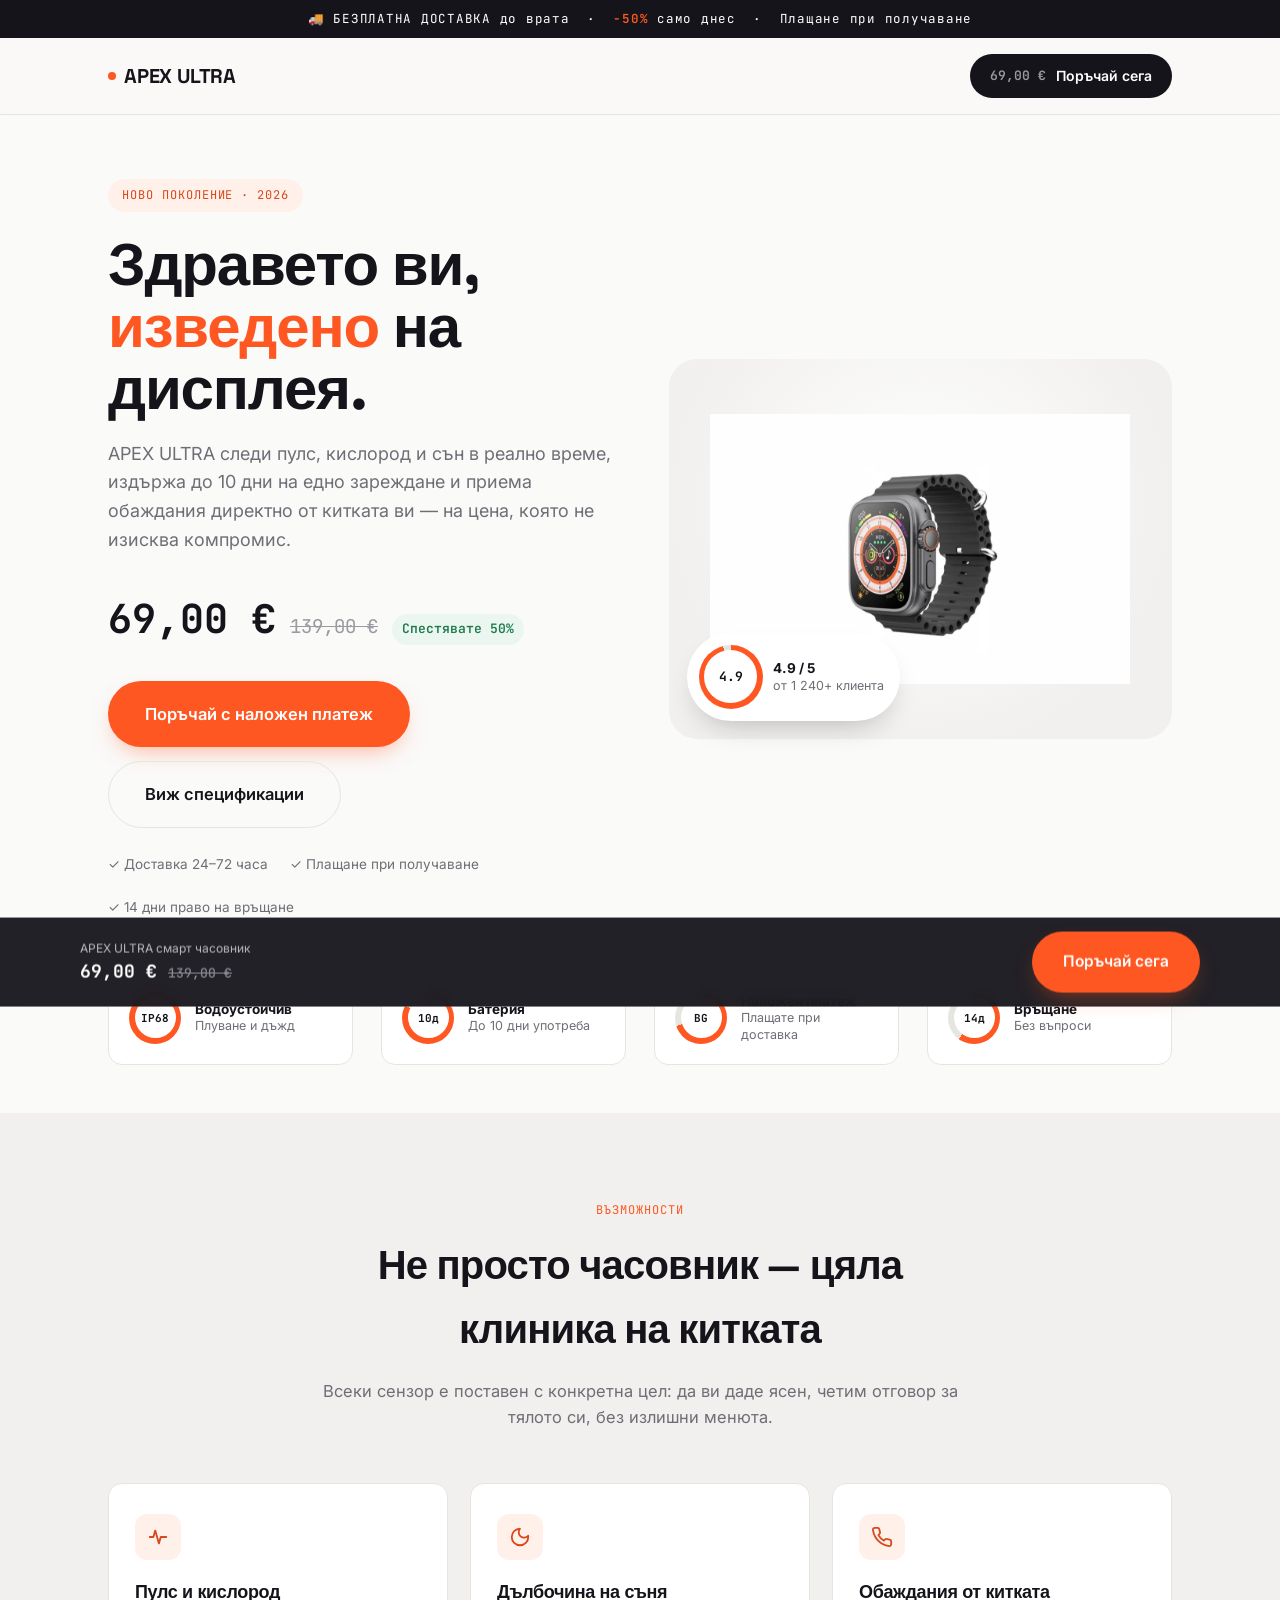
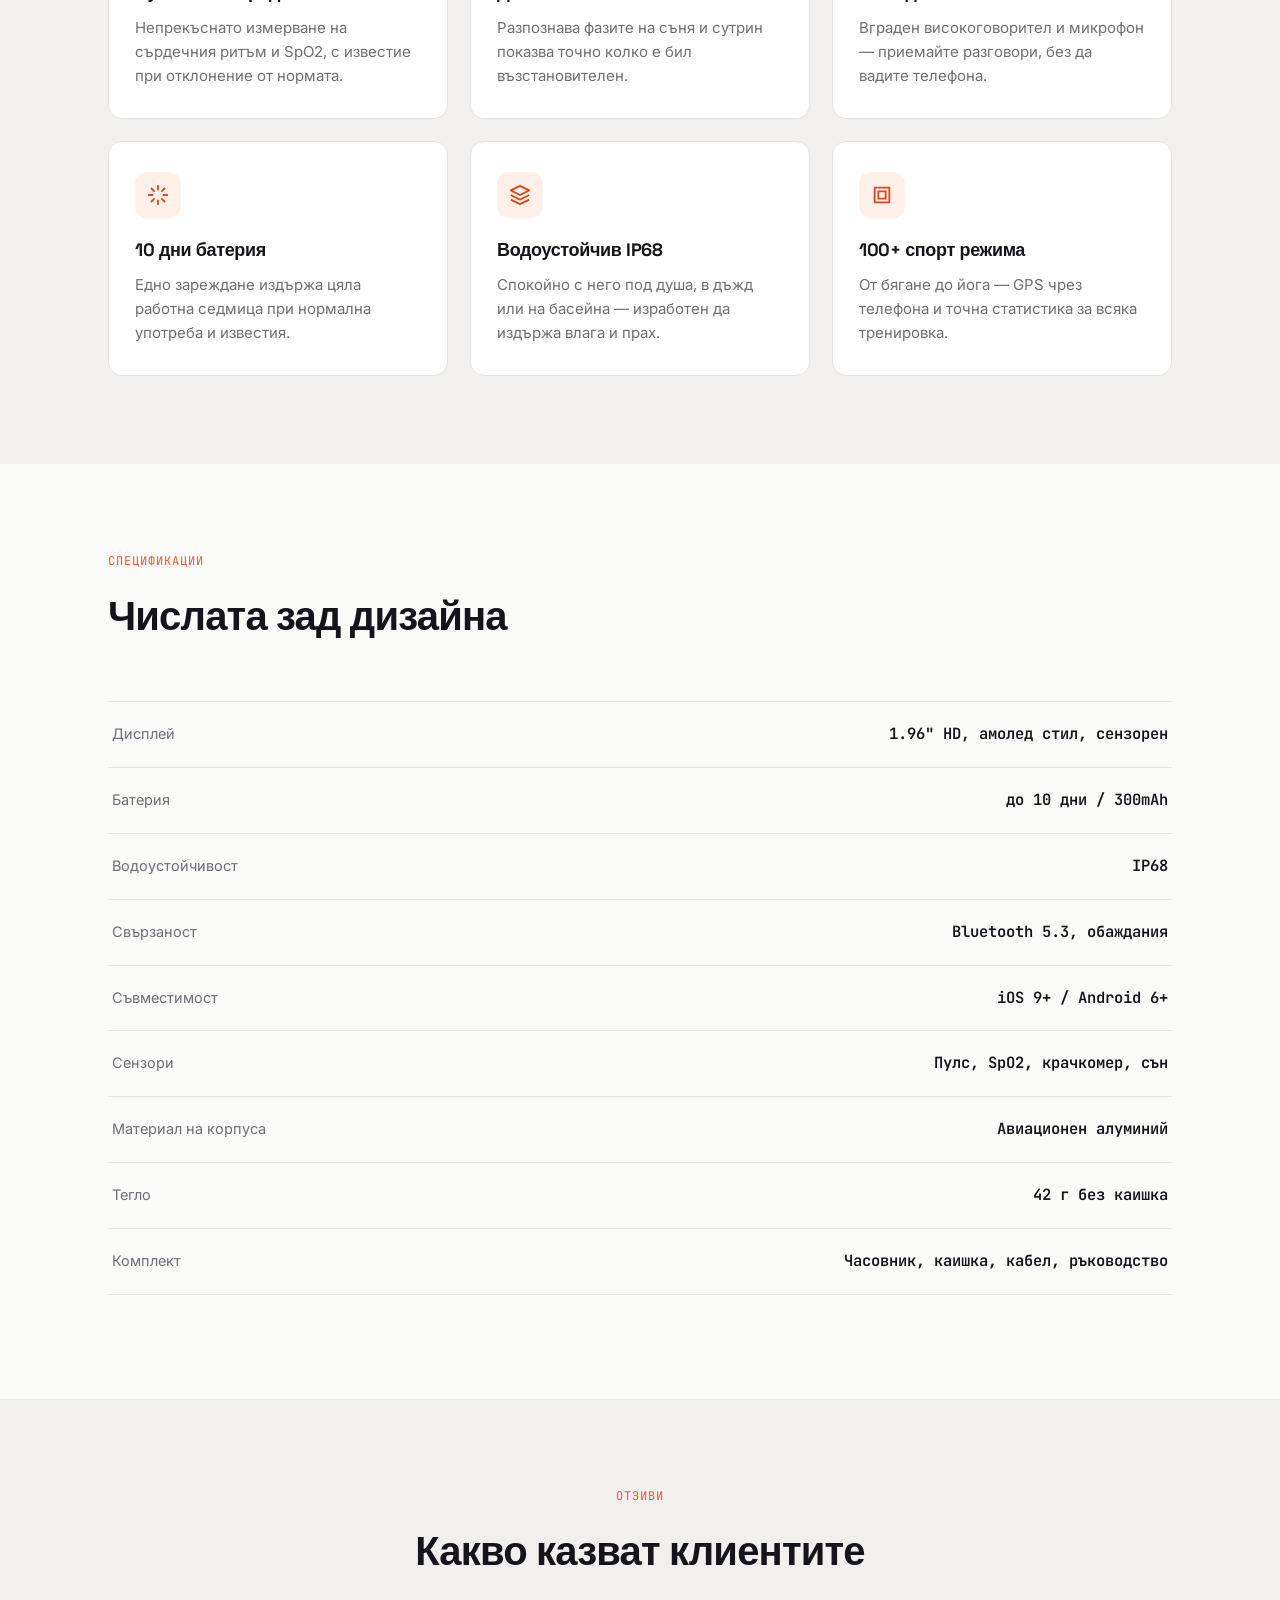
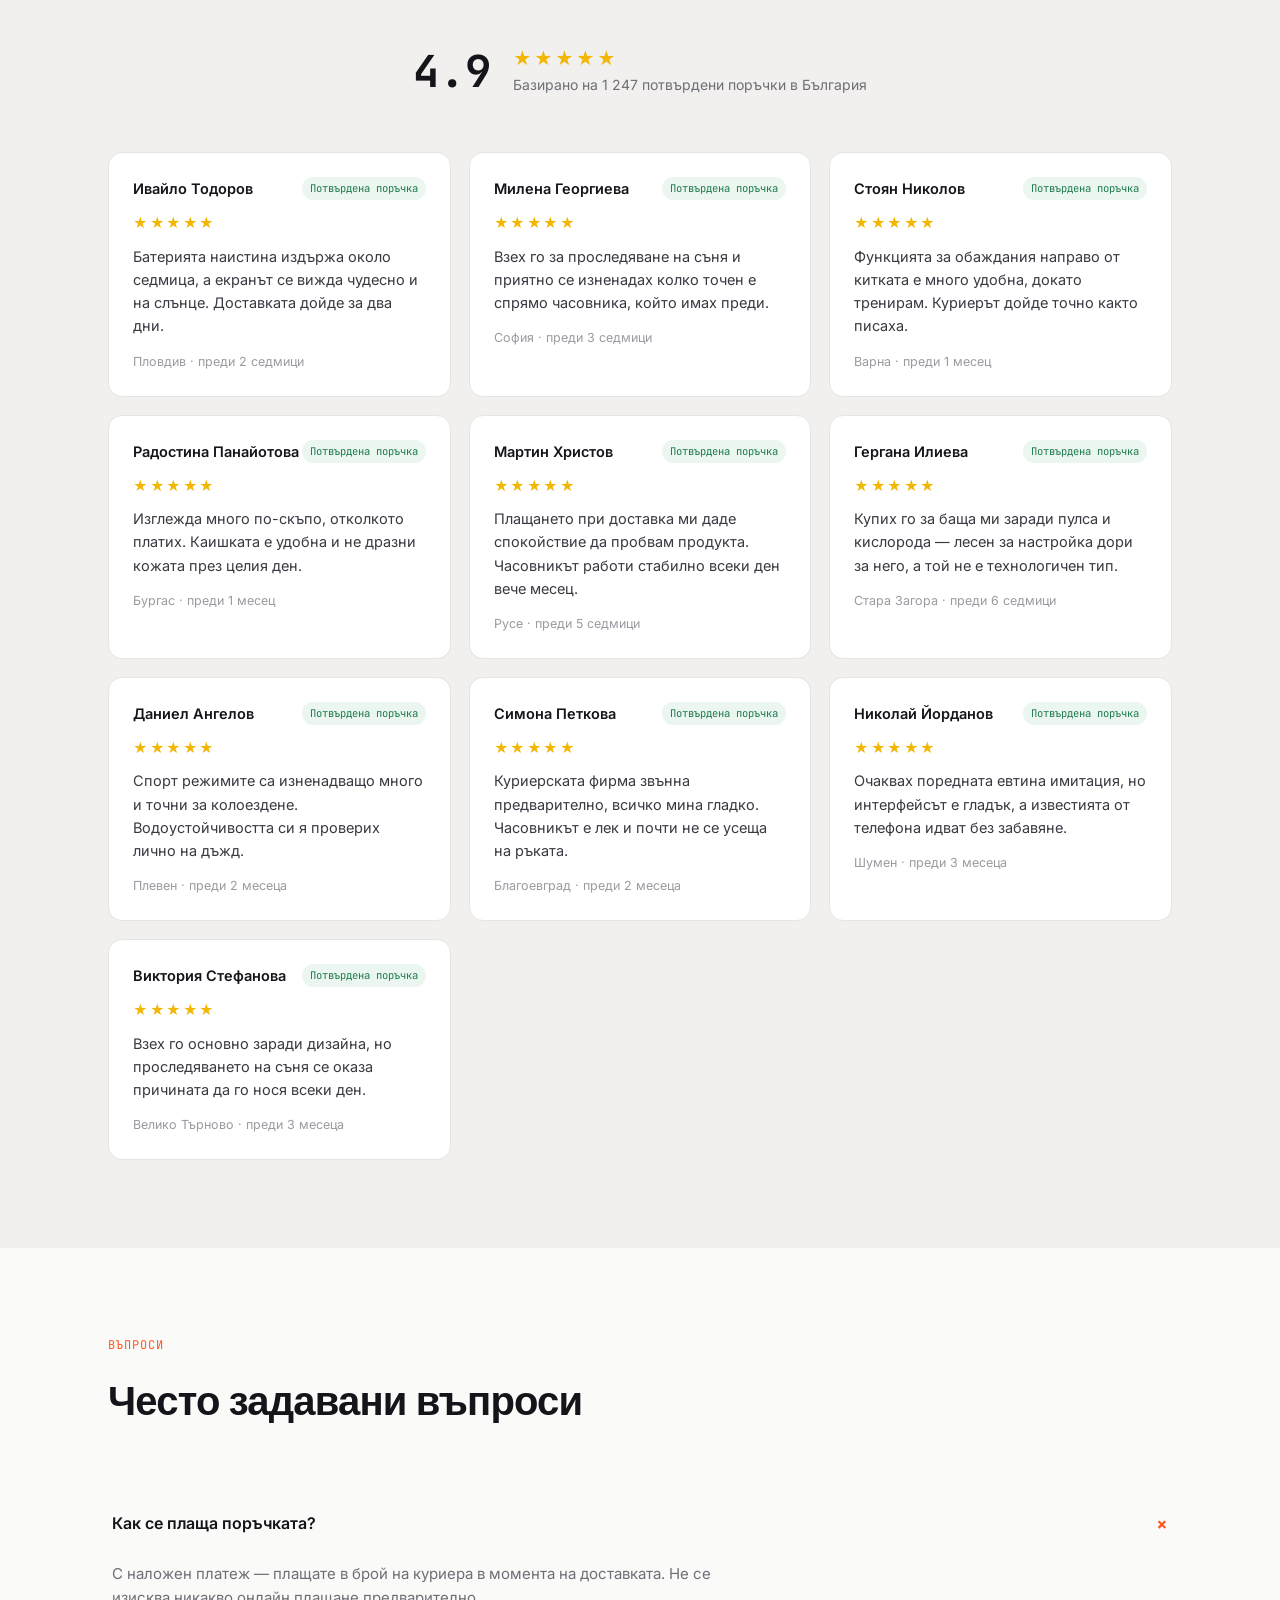
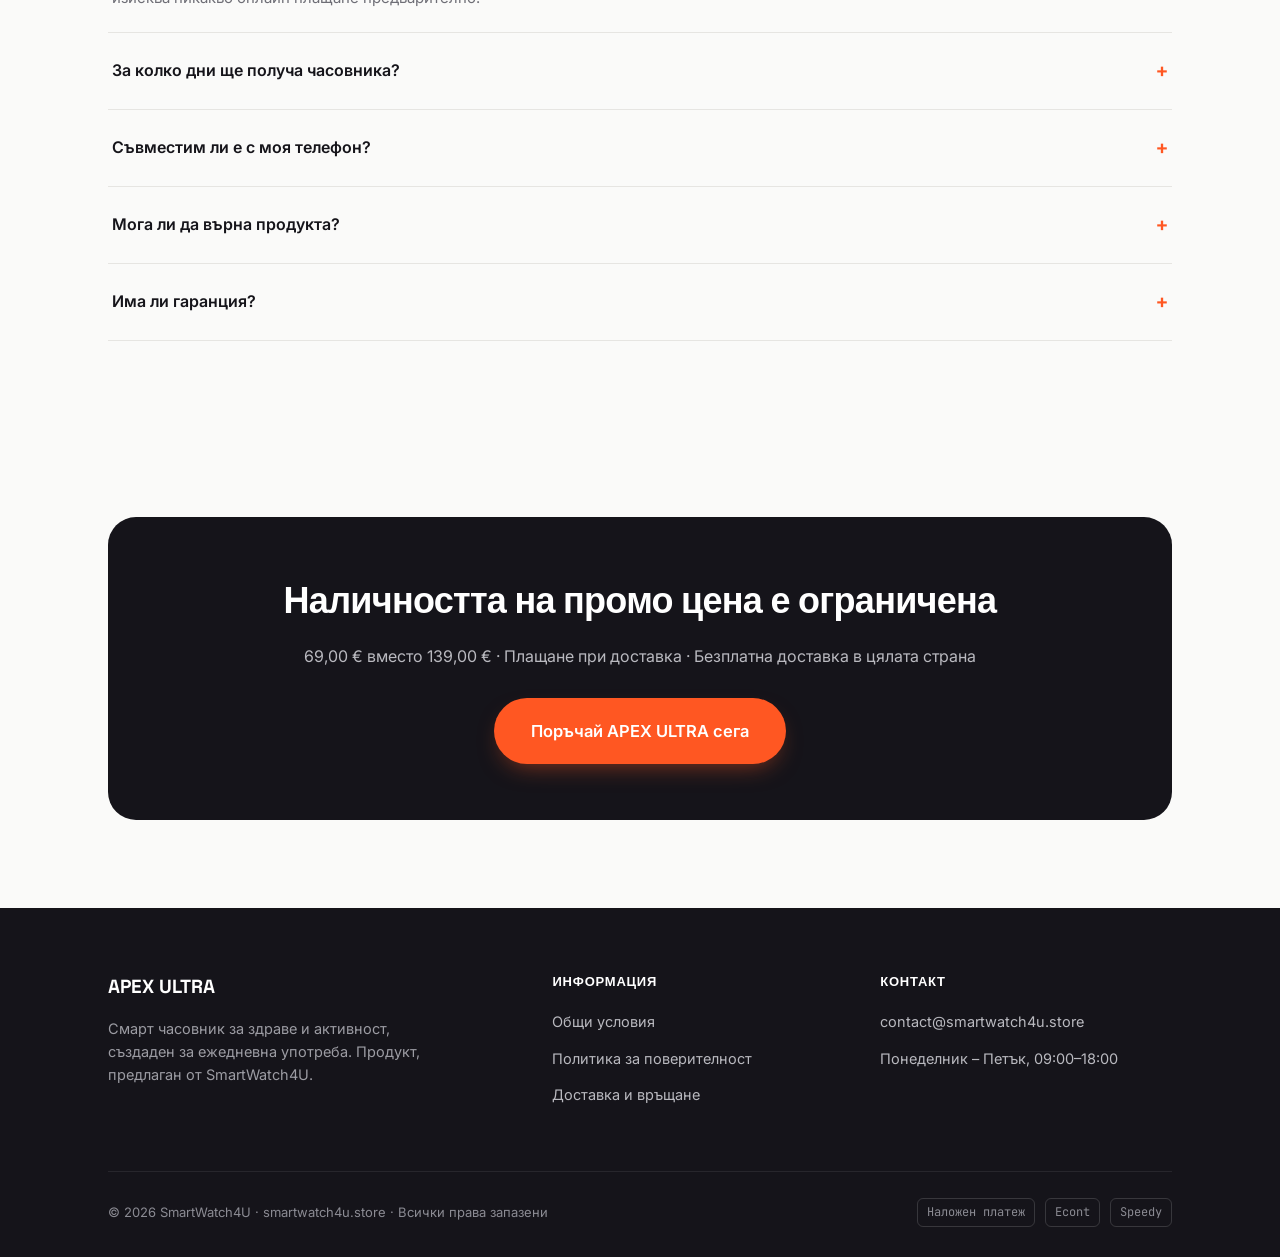
==== index.html @ 5be72acf "Add files via upload" ====
<!doctype html>
<html lang="bg">
<head>
<meta charset="UTF-8">
<meta name="viewport" content="width=device-width, initial-scale=1.0">
<title>APEX ULTRA — Смарт часовник нова генерация | 69 €</title>
<meta name="description" content="APEX ULTRA — водоустойчив смарт часовник с проследяване на здравето, до 10 дни батерия и обаждания директно от китката. Поръчка с наложен платеж в България.">
<link rel="preconnect" href="https://fonts.googleapis.com">
<link href="https://fonts.googleapis.com/css2?family=Space+Grotesk:wght@500;700&family=Inter:wght@400;500;600;700&family=JetBrains+Mono:wght@500;700&display=swap" rel="stylesheet">
<link rel="stylesheet" href="assets/style.css">
</head>
<body>

<div class="announce">🚚 БЕЗПЛАТНА ДОСТАВКА до врата &nbsp;·&nbsp; <b>-50%</b> само днес &nbsp;·&nbsp; Плащане при получаване</div>

<header class="site-header">
  <div class="wrap">
    <a href="index.html" class="logo"><span class="dot"></span>APEX ULTRA</a>
    <a href="order.html" class="header-cta">
      <span class="header-price">69,00 €</span>
      Поръчай сега
    </a>
  </div>
</header>

<main>
  <!-- HERO -->
  <section class="hero">
    <div class="wrap">
      <div class="hero-copy">
        <span class="eyebrow">Ново поколение · 2026</span>
        <h1>Здравето ви,<br><em>изведено</em> на дисплея.</h1>
        <p class="hero-sub">APEX ULTRA следи пулс, кислород и сън в реално време, издържа до 10 дни на едно зареждане и приема обаждания директно от китката ви — на цена, която не изисква компромис.</p>

        <div class="hero-price-row">
          <span class="price-now">69,00 €</span>
          <span class="price-was">139,00 €</span>
          <span class="price-save">Спестявате 50%</span>
        </div>

        <div class="hero-actions">
          <a href="order.html" class="btn btn-primary btn-lg">Поръчай с наложен платеж</a>
          <a href="#specs" class="btn btn-ghost btn-lg">Виж спецификации</a>
        </div>

        <div class="hero-meta">
          <span>✓ Доставка 24–72 часа</span>
          <span>✓ Плащане при получаване</span>
          <span>✓ 14 дни право на връщане</span>
        </div>
      </div>

      <div class="hero-visual">
        <img src="assets/product-hero.png" alt="APEX ULTRA смарт часовник — черен корпус, оранжев обков">
        <div class="hero-ring-badge">
          <div class="ring-stat" style="--pct:96;"><span class="ring-inner">4.9</span></div>
          <div class="ring-label"><b>4.9 / 5</b>от 1 240+ клиента</div>
        </div>
      </div>
    </div>
  </section>

  <!-- TRUST STRIP -->
  <section class="section" style="padding-top:12px;padding-bottom:48px;">
    <div class="wrap">
      <div class="trust-strip">
        <div class="trust-item">
          <div class="ring-stat" style="--pct:100;--ring-size:52px;"><span class="ring-inner" style="font-size:11px;">IP68</span></div>
          <div class="ring-label"><b>Водоустойчив</b>Плуване и дъжд</div>
        </div>
        <div class="trust-item">
          <div class="ring-stat" style="--pct:83;--ring-size:52px;"><span class="ring-inner" style="font-size:11px;">10д</span></div>
          <div class="ring-label"><b>Батерия</b>До 10 дни употреба</div>
        </div>
        <div class="trust-item">
          <div class="ring-stat" style="--pct:70;--ring-size:52px;"><span class="ring-inner" style="font-size:11px;">BG</span></div>
          <div class="ring-label"><b>Наложен платеж</b>Плащате при доставка</div>
        </div>
        <div class="trust-item">
          <div class="ring-stat" style="--pct:60;--ring-size:52px;"><span class="ring-inner" style="font-size:11px;">14д</span></div>
          <div class="ring-label"><b>Връщане</b>Без въпроси</div>
        </div>
      </div>
    </div>
  </section>

  <!-- FEATURES -->
  <section class="section section-alt" id="features">
    <div class="wrap">
      <div class="section-head">
        <span class="section-kicker">Възможности</span>
        <h2 class="section-title">Не просто часовник — цяла клиника на китката</h2>
        <p class="section-desc">Всеки сензор е поставен с конкретна цел: да ви даде ясен, четим отговор за тялото си, без излишни менюта.</p>
      </div>

      <div class="feature-grid">
        <div class="feature-card">
          <div class="feature-icon">
            <svg width="22" height="22" viewBox="0 0 24 24" fill="none"><path d="M3 12h4l2-7 4 14 2-7h6" stroke="currentColor" stroke-width="2" stroke-linecap="round" stroke-linejoin="round"/></svg>
          </div>
          <h3>Пулс и кислород</h3>
          <p>Непрекъснато измерване на сърдечния ритъм и SpO2, с известие при отклонение от нормата.</p>
        </div>
        <div class="feature-card">
          <div class="feature-icon">
            <svg width="22" height="22" viewBox="0 0 24 24" fill="none"><path d="M12 3a9 9 0 1 0 9 9c0-.46-.04-.92-.1-1.36A5.5 5.5 0 0 1 12 3Z" stroke="currentColor" stroke-width="2" stroke-linejoin="round"/></svg>
          </div>
          <h3>Дълбочина на съня</h3>
          <p>Разпознава фазите на съня и сутрин показва точно колко е бил възстановителен.</p>
        </div>
        <div class="feature-card">
          <div class="feature-icon">
            <svg width="22" height="22" viewBox="0 0 24 24" fill="none"><path d="M22 16.92v3a2 2 0 0 1-2.18 2 19.79 19.79 0 0 1-8.63-3.07 19.5 19.5 0 0 1-6-6 19.79 19.79 0 0 1-3.07-8.67A2 2 0 0 1 4.11 2h3a2 2 0 0 1 2 1.72c.13.95.36 1.87.7 2.75a2 2 0 0 1-.45 2.11L8.09 9.91a16 16 0 0 0 6 6l1.33-1.27a2 2 0 0 1 2.11-.45c.88.34 1.8.57 2.75.7A2 2 0 0 1 22 16.92Z" stroke="currentColor" stroke-width="2" stroke-linejoin="round"/></svg>
          </div>
          <h3>Обаждания от китката</h3>
          <p>Вграден високоговорител и микрофон — приемайте разговори, без да вадите телефона.</p>
        </div>
        <div class="feature-card">
          <div class="feature-icon">
            <svg width="22" height="22" viewBox="0 0 24 24" fill="none"><path d="M12 2v4M12 18v4M4.9 4.9l2.8 2.8M16.3 16.3l2.8 2.8M2 12h4M18 12h4M4.9 19.1l2.8-2.8M16.3 7.7l2.8-2.8" stroke="currentColor" stroke-width="2" stroke-linecap="round"/></svg>
          </div>
          <h3>10 дни батерия</h3>
          <p>Едно зареждане издържа цяла работна седмица при нормална употреба и известия.</p>
        </div>
        <div class="feature-card">
          <div class="feature-icon">
            <svg width="22" height="22" viewBox="0 0 24 24" fill="none"><path d="M12 2 2 7l10 5 10-5-10-5ZM2 17l10 5 10-5M2 12l10 5 10-5" stroke="currentColor" stroke-width="2" stroke-linejoin="round"/></svg>
          </div>
          <h3>Водоустойчив IP68</h3>
          <p>Спокойно с него под душа, в дъжд или на басейна — изработен да издържа влага и прах.</p>
        </div>
        <div class="feature-card">
          <div class="feature-icon">
            <svg width="22" height="22" viewBox="0 0 24 24" fill="none"><path d="M4 4h16v16H4V4Zm4 4h8v8H8V8Z" stroke="currentColor" stroke-width="2" stroke-linejoin="round"/></svg>
          </div>
          <h3>100+ спорт режима</h3>
          <p>От бягане до йога — GPS чрез телефона и точна статистика за всяка тренировка.</p>
        </div>
      </div>
    </div>
  </section>

  <!-- SPECS -->
  <section class="section" id="specs">
    <div class="wrap">
      <div class="section-head left" style="max-width:100%;">
        <span class="section-kicker">Спецификации</span>
        <h2 class="section-title">Числата зад дизайна</h2>
      </div>

      <dl class="specs-wrap">
        <div class="spec-row"><dt>Дисплей</dt><dd>1.96" HD, амолед стил, сензорен</dd></div>
        <div class="spec-row"><dt>Батерия</dt><dd>до 10 дни / 300mAh</dd></div>
        <div class="spec-row"><dt>Водоустойчивост</dt><dd>IP68</dd></div>
        <div class="spec-row"><dt>Свързаност</dt><dd>Bluetooth 5.3, обаждания</dd></div>
        <div class="spec-row"><dt>Съвместимост</dt><dd>iOS 9+ / Android 6+</dd></div>
        <div class="spec-row"><dt>Сензори</dt><dd>Пулс, SpO2, крачкомер, сън</dd></div>
        <div class="spec-row"><dt>Материал на корпуса</dt><dd>Авиационен алуминий</dd></div>
        <div class="spec-row"><dt>Тегло</dt><dd>42 г без каишка</dd></div>
        <div class="spec-row"><dt>Комплект</dt><dd>Часовник, каишка, кабел, ръководство</dd></div>
      </dl>
    </div>
  </section>

  <!-- REVIEWS -->
  <section class="section section-alt" id="reviews">
    <div class="wrap">
      <div class="section-head">
        <span class="section-kicker">Отзиви</span>
        <h2 class="section-title">Какво казват клиентите</h2>
      </div>

      <div class="reviews-summary">
        <div class="reviews-score">4.9</div>
        <div>
          <div class="stars">★★★★★</div>
          <div class="reviews-count">Базирано на 1 247 потвърдени поръчки в България</div>
        </div>
      </div>

      <div class="review-grid">

        <div class="review-card">
          <div class="review-top"><span class="review-name">Ивайло Тодоров</span><span class="review-badge">Потвърдена поръчка</span></div>
          <div class="review-stars">★★★★★</div>
          <p class="review-text">Батерията наистина издържа около седмица, а екранът се вижда чудесно и на слънце. Доставката дойде за два дни.</p>
          <div class="review-date">Пловдив · преди 2 седмици</div>
        </div>

        <div class="review-card">
          <div class="review-top"><span class="review-name">Милена Георгиева</span><span class="review-badge">Потвърдена поръчка</span></div>
          <div class="review-stars">★★★★★</div>
          <p class="review-text">Взех го за проследяване на съня и приятно се изненадах колко точен е спрямо часовника, който имах преди.</p>
          <div class="review-date">София · преди 3 седмици</div>
        </div>

        <div class="review-card">
          <div class="review-top"><span class="review-name">Стоян Николов</span><span class="review-badge">Потвърдена поръчка</span></div>
          <div class="review-stars">★★★★★</div>
          <p class="review-text">Функцията за обаждания направо от китката е много удобна, докато тренирам. Куриерът дойде точно както писаха.</p>
          <div class="review-date">Варна · преди 1 месец</div>
        </div>

        <div class="review-card">
          <div class="review-top"><span class="review-name">Радостина Панайотова</span><span class="review-badge">Потвърдена поръчка</span></div>
          <div class="review-stars">★★★★★</div>
          <p class="review-text">Изглежда много по-скъпо, отколкото платих. Каишката е удобна и не дразни кожата през целия ден.</p>
          <div class="review-date">Бургас · преди 1 месец</div>
        </div>

        <div class="review-card">
          <div class="review-top"><span class="review-name">Мартин Христов</span><span class="review-badge">Потвърдена поръчка</span></div>
          <div class="review-stars">★★★★★</div>
          <p class="review-text">Плащането при доставка ми даде спокойствие да пробвам продукта. Часовникът работи стабилно всеки ден вече месец.</p>
          <div class="review-date">Русе · преди 5 седмици</div>
        </div>

        <div class="review-card">
          <div class="review-top"><span class="review-name">Гергана Илиева</span><span class="review-badge">Потвърдена поръчка</span></div>
          <div class="review-stars">★★★★★</div>
          <p class="review-text">Купих го за баща ми заради пулса и кислорода — лесен за настройка дори за него, а той не е технологичен тип.</p>
          <div class="review-date">Стара Загора · преди 6 седмици</div>
        </div>

        <div class="review-card">
          <div class="review-top"><span class="review-name">Даниел Ангелов</span><span class="review-badge">Потвърдена поръчка</span></div>
          <div class="review-stars">★★★★★</div>
          <p class="review-text">Спорт режимите са изненадващо много и точни за колоездене. Водоустойчивостта си я проверих лично на дъжд.</p>
          <div class="review-date">Плевен · преди 2 месеца</div>
        </div>

        <div class="review-card">
          <div class="review-top"><span class="review-name">Симона Петкова</span><span class="review-badge">Потвърдена поръчка</span></div>
          <div class="review-stars">★★★★★</div>
          <p class="review-text">Куриерската фирма звънна предварително, всичко мина гладко. Часовникът е лек и почти не се усеща на ръката.</p>
          <div class="review-date">Благоевград · преди 2 месеца</div>
        </div>

        <div class="review-card">
          <div class="review-top"><span class="review-name">Николай Йорданов</span><span class="review-badge">Потвърдена поръчка</span></div>
          <div class="review-stars">★★★★★</div>
          <p class="review-text">Очаквах поредната евтина имитация, но интерфейсът е гладък, а известията от телефона идват без забавяне.</p>
          <div class="review-date">Шумен · преди 3 месеца</div>
        </div>

        <div class="review-card">
          <div class="review-top"><span class="review-name">Виктория Стефанова</span><span class="review-badge">Потвърдена поръчка</span></div>
          <div class="review-stars">★★★★★</div>
          <p class="review-text">Взех го основно заради дизайна, но проследяването на съня се оказа причината да го нося всеки ден.</p>
          <div class="review-date">Велико Търново · преди 3 месеца</div>
        </div>

      </div>
    </div>
  </section>

  <!-- FAQ -->
  <section class="section" id="faq">
    <div class="wrap">
      <div class="section-head left" style="max-width:640px;">
        <span class="section-kicker">Въпроси</span>
        <h2 class="section-title">Често задавани въпроси</h2>
      </div>

      <div class="faq-list">
        <details class="faq-item" open>
          <summary>Как се плаща поръчката?</summary>
          <p>С наложен платеж — плащате в брой на куриера в момента на доставката. Не се изисква никакво онлайн плащане предварително.</p>
        </details>
        <details class="faq-item">
          <summary>За колко дни ще получа часовника?</summary>
          <p>Обичайно между 24 и 72 часа за градовете в България, в зависимост от куриерската фирма и населеното място.</p>
        </details>
        <details class="faq-item">
          <summary>Съвместим ли е с моя телефон?</summary>
          <p>Да — работи с Android 6.0+ и iOS 9+ чрез безплатно приложение, което се сдвоява през Bluetooth за минути.</p>
        </details>
        <details class="faq-item">
          <summary>Мога ли да върна продукта?</summary>
          <p>Да, разполагате с 14 дни от получаването за връщане, ако продуктът не отговаря на очакванията ви. Вижте пълните условия в Политиката за връщане.</p>
        </details>
        <details class="faq-item">
          <summary>Има ли гаранция?</summary>
          <p>Всеки часовник APEX ULTRA се предлага с 12 месеца гаранция срещу фабрични дефекти.</p>
        </details>
      </div>
    </div>
  </section>

  <!-- CTA BANNER -->
  <section class="section">
    <div class="wrap">
      <div class="cta-banner">
        <h2>Наличността на промо цена е ограничена</h2>
        <p>69,00 € вместо 139,00 € · Плащане при доставка · Безплатна доставка в цялата страна</p>
        <a href="order.html" class="btn btn-primary btn-lg">Поръчай APEX ULTRA сега</a>
      </div>
    </div>
  </section>
</main>

<footer class="site-footer">
  <div class="wrap">
    <div class="footer-grid">
      <div>
        <div class="footer-logo">APEX ULTRA</div>
        <p class="footer-desc">Смарт часовник за здраве и активност, създаден за ежедневна употреба. Продукт, предлаган от SmartWatch4U.</p>
      </div>
      <div class="footer-col">
        <h4>Информация</h4>
        <ul>
          <li><a href="terms.html">Общи условия</a></li>
          <li><a href="privacy.html">Политика за поверителност</a></li>
          <li><a href="shipping.html">Доставка и връщане</a></li>
        </ul>
      </div>
      <div class="footer-col">
        <h4>Контакт</h4>
        <ul>
          <li><a href="mailto:contact@smartwatch4u.store">contact@smartwatch4u.store</a></li>
          <li><a href="#">Понеделник – Петък, 09:00–18:00</a></li>
        </ul>
      </div>
    </div>
    <div class="footer-bottom">
      <span>© 2026 SmartWatch4U · smartwatch4u.store · Всички права запазени</span>
      <div class="footer-payments"><span>Наложен платеж</span><span>Econt</span><span>Speedy</span></div>
    </div>
  </div>
</footer>

<div class="sticky-bar" id="stickyBar">
  <div class="wrap">
    <div class="sticky-bar-info">
      <small>APEX ULTRA смарт часовник</small>
      <strong>69,00 € <span style="color:#8B8B93;text-decoration:line-through;font-weight:500;font-size:13px;">139,00 €</span></strong>
    </div>
    <a href="order.html" class="btn btn-primary">Поръчай сега</a>
  </div>
</div>

<script src="assets/main.js"></script>
</body>
</html>
---- assets/style.css ----
/* ============================================================
   APEX ULTRA — smartwatch4u.store
   Design tokens
   ============================================================ */

:root{
  --bg:            #FAFAF9;
  --bg-alt:        #F1F0EE;
  --ink:           #15141A;
  --ink-soft:      #3A3942;
  --steel:         #6E6E76;
  --steel-light:   #9A9AA1;
  --hairline:      #E6E5E2;
  --white:         #FFFFFF;
  --accent:        #FF5722;
  --accent-dark:   #D9481A;
  --accent-tint:   #FFF0EA;
  --gold:          #F2B705;
  --success:       #1D7A4C;

  --font-display:  'Space Grotesk', 'Helvetica Neue', Arial, sans-serif;
  --font-body:     'Inter', 'Helvetica Neue', Arial, sans-serif;
  --font-mono:     'JetBrains Mono', 'Courier New', monospace;

  --container: 1120px;
  --radius-s: 6px;
  --radius-m: 14px;
  --radius-l: 28px;
}

*, *::before, *::after{ box-sizing:border-box; }
html{ scroll-behavior:smooth; }
body{
  margin:0;
  background:var(--bg);
  color:var(--ink);
  font-family:var(--font-body);
  font-size:16px;
  line-height:1.6;
  -webkit-font-smoothing:antialiased;
}
img{ max-width:100%; display:block; }
a{ color:inherit; text-decoration:none; }
ul{ margin:0; padding:0; list-style:none; }
h1,h2,h3,h4{ font-family:var(--font-display); margin:0; letter-spacing:-0.02em; }
p{ margin:0; }
button{ font-family:inherit; cursor:pointer; }

.wrap{
  max-width:var(--container);
  margin:0 auto;
  padding:0 28px;
}

:focus-visible{
  outline:2px solid var(--accent);
  outline-offset:3px;
}

@media (prefers-reduced-motion: reduce){
  *{ animation-duration:0.01ms !important; transition-duration:0.01ms !important; scroll-behavior:auto !important; }
}

/* ---------- Announcement bar ---------- */
.announce{
  background:var(--ink);
  color:var(--white);
  text-align:center;
  font-family:var(--font-mono);
  font-size:12.5px;
  letter-spacing:0.06em;
  padding:9px 14px;
}
.announce b{ color:var(--accent); font-weight:600; }

/* ---------- Header ---------- */
.site-header{
  position:sticky; top:0; z-index:50;
  background:rgba(250,249,249,0.86);
  backdrop-filter:blur(10px);
  border-bottom:1px solid var(--hairline);
}
.site-header .wrap{
  display:flex; align-items:center; justify-content:space-between;
  height:76px;
}
.logo{
  font-family:var(--font-display);
  font-weight:700;
  font-size:20px;
  letter-spacing:-0.01em;
  display:flex; align-items:center; gap:8px;
}
.logo .dot{
  width:8px; height:8px; border-radius:50%;
  background:var(--accent);
  display:inline-block;
}
.header-cta{
  display:inline-flex; align-items:center; gap:10px;
  background:var(--ink); color:var(--white);
  padding:11px 20px; border-radius:999px;
  font-size:14px; font-weight:600;
  transition:transform .18s ease, background .18s ease;
}
.header-cta:hover{ background:var(--accent-dark); transform:translateY(-1px); }
.header-price{ font-family:var(--font-mono); color:var(--steel-light); font-size:13px; display:none; }
@media (min-width:640px){ .header-price{ display:inline; } }

/* ---------- Buttons ---------- */
.btn{
  display:inline-flex; align-items:center; justify-content:center; gap:10px;
  padding:17px 30px;
  border-radius:999px;
  font-weight:600; font-size:15.5px;
  border:1px solid transparent;
  transition:transform .18s ease, box-shadow .18s ease, background .18s ease;
}
.btn-primary{
  background:var(--accent); color:var(--white);
  box-shadow:0 10px 24px -10px rgba(255,87,34,0.55);
}
.btn-primary:hover{ background:var(--accent-dark); transform:translateY(-2px); box-shadow:0 14px 30px -10px rgba(217,72,26,0.55); }
.btn-dark{ background:var(--ink); color:var(--white); }
.btn-dark:hover{ background:#000; transform:translateY(-2px); }
.btn-ghost{ background:transparent; color:var(--ink); border-color:var(--hairline); }
.btn-ghost:hover{ border-color:var(--ink); }
.btn-block{ width:100%; }
.btn-lg{ padding:19px 36px; font-size:16.5px; }

/* ---------- Hero ---------- */
.hero{
  padding:64px 0 40px;
  overflow:hidden;
}
.hero .wrap{
  display:grid;
  grid-template-columns:1fr;
  gap:48px;
  align-items:center;
}
@media (min-width:920px){
  .hero .wrap{ grid-template-columns:1.05fr 1fr; gap:32px; }
}
.eyebrow{
  display:inline-flex; align-items:center; gap:8px;
  font-family:var(--font-mono);
  font-size:12px; letter-spacing:0.08em; text-transform:uppercase;
  color:var(--accent-dark);
  background:var(--accent-tint);
  padding:7px 14px; border-radius:999px;
  margin-bottom:22px;
}
.hero h1{
  font-size:clamp(38px, 5.6vw, 60px);
  line-height:1.03;
  font-weight:700;
}
.hero h1 em{
  font-style:normal;
  color:var(--accent);
}
.hero-sub{
  margin-top:20px;
  font-size:18px;
  color:var(--steel);
  max-width:46ch;
}
.hero-price-row{
  margin-top:32px;
  display:flex; align-items:baseline; gap:14px; flex-wrap:wrap;
}
.price-now{
  font-family:var(--font-mono); font-weight:700;
  font-size:40px; color:var(--ink);
}
.price-was{
  font-family:var(--font-mono);
  font-size:19px; color:var(--steel-light);
  text-decoration:line-through;
}
.price-save{
  font-family:var(--font-mono);
  font-size:13px; font-weight:600;
  color:var(--success);
  background:#EAF6EF; padding:5px 10px; border-radius:999px;
}
.hero-actions{ margin-top:30px; display:flex; gap:14px; flex-wrap:wrap; }
.hero-meta{
  margin-top:26px; display:flex; gap:22px; flex-wrap:wrap;
  font-size:13.5px; color:var(--steel);
}
.hero-meta span{ display:inline-flex; align-items:center; gap:7px; }
.hero-meta svg{ flex:none; }

.hero-visual{
  position:relative;
  display:flex; align-items:center; justify-content:center;
  background:radial-gradient(circle at 50% 38%, #FFFFFF 0%, var(--bg-alt) 72%);
  border-radius:var(--radius-l);
  padding:38px;
  min-height:380px;
}
.hero-visual img{
  width:100%; max-width:420px;
  filter:drop-shadow(0 30px 50px -18px rgba(20,20,25,0.35));
}
.hero-ring-badge{
  position:absolute;
  bottom:18px; left:18px;
  background:var(--white);
  border-radius:999px;
  box-shadow:0 14px 30px -14px rgba(20,20,25,0.3);
  padding:12px 16px 12px 12px;
  display:flex; align-items:center; gap:10px;
}
@media (max-width:640px){ .hero-ring-badge{ left:10px; bottom:10px; padding:9px 13px 9px 9px; } }

/* ---------- Signature: dial-ring stat ---------- */
.ring-stat{
  --ring-size:64px;
  width:var(--ring-size); height:var(--ring-size);
  border-radius:50%;
  flex:none;
  background:conic-gradient(var(--accent) calc(var(--pct,80)*1%), var(--hairline) 0);
  display:flex; align-items:center; justify-content:center;
}
.ring-stat::after{
  content:'';
  width:calc(var(--ring-size) - 11px); height:calc(var(--ring-size) - 11px);
  border-radius:50%; background:var(--white);
  position:absolute;
}
.ring-stat .ring-inner{
  position:relative; z-index:2;
  font-family:var(--font-mono); font-weight:700; font-size:13px; color:var(--ink);
  text-align:center; line-height:1.1;
}
.ring-stat{ position:relative; }
.ring-label{ font-size:12.5px; color:var(--steel); line-height:1.3; }
.ring-label b{ display:block; color:var(--ink); font-size:13.5px; }

/* ---------- Section shell ---------- */
.section{ padding:88px 0; }
.section-alt{ background:var(--bg-alt); }
.section-dark{ background:var(--ink); color:var(--white); }
.section-head{
  max-width:640px;
  margin:0 auto 52px;
  text-align:center;
}
.section-head.left{ margin-left:0; text-align:left; }
.section-title{
  font-size:clamp(28px, 3.6vw, 40px);
  font-weight:700;
}
.section-kicker{
  font-family:var(--font-mono);
  font-size:12px; letter-spacing:0.08em; text-transform:uppercase;
  color:var(--accent);
  display:block; margin-bottom:14px;
}
.section-dark .section-kicker{ color:var(--accent); }
.section-desc{
  margin-top:16px; color:var(--steel); font-size:16.5px;
}
.section-dark .section-desc{ color:#B9B9BF; }

/* ---------- Trust ring strip ---------- */
.trust-strip{
  display:grid; gap:28px;
  grid-template-columns:repeat(2,1fr);
}
@media (min-width:720px){ .trust-strip{ grid-template-columns:repeat(4,1fr); } }
.trust-item{
  display:flex; align-items:center; gap:14px;
  background:var(--white);
  border:1px solid var(--hairline);
  border-radius:var(--radius-m);
  padding:20px;
}

/* ---------- Feature grid ---------- */
.feature-grid{
  display:grid; gap:22px;
  grid-template-columns:1fr;
}
@media (min-width:720px){ .feature-grid{ grid-template-columns:repeat(3,1fr); } }
.feature-card{
  background:var(--white);
  border:1px solid var(--hairline);
  border-radius:var(--radius-m);
  padding:30px 26px;
  transition:box-shadow .2s ease, transform .2s ease;
}
.feature-card:hover{ box-shadow:0 20px 40px -24px rgba(20,20,25,0.25); transform:translateY(-3px); }
.feature-icon{
  width:46px; height:46px; border-radius:12px;
  background:var(--accent-tint); color:var(--accent-dark);
  display:flex; align-items:center; justify-content:center;
  margin-bottom:18px;
}
.feature-card h3{ font-size:18px; margin-bottom:9px; }
.feature-card p{ color:var(--steel); font-size:15px; }

/* ---------- Specs ---------- */
.specs-wrap{
  display:grid; gap:0;
  grid-template-columns:1fr;
  border-top:1px solid var(--hairline);
}
.spec-row{
  display:grid; grid-template-columns:1fr 1fr;
  gap:12px;
  padding:20px 4px;
  border-bottom:1px solid var(--hairline);
  align-items:baseline;
}
.spec-row dt{ color:var(--steel); font-size:14.5px; }
.spec-row dd{ margin:0; font-family:var(--font-mono); font-weight:600; font-size:15.5px; text-align:right; }

/* ---------- Gallery ---------- */
.gallery{
  display:grid; gap:18px;
  grid-template-columns:repeat(2,1fr);
}
@media (min-width:720px){ .gallery{ grid-template-columns:repeat(4,1fr); } }
.gallery-tile{
  background:var(--white);
  border:1px solid var(--hairline);
  border-radius:var(--radius-m);
  aspect-ratio:1/1;
  display:flex; align-items:center; justify-content:center;
  padding:22px;
}
.gallery-tile img{ width:100%; }

/* ---------- Reviews ---------- */
.reviews-summary{
  display:flex; align-items:center; gap:22px; flex-wrap:wrap;
  justify-content:center;
  margin-bottom:46px;
}
.reviews-score{
  font-family:var(--font-mono); font-weight:700; font-size:44px;
}
.stars{ color:var(--gold); font-size:18px; letter-spacing:2px; }
.reviews-count{ color:var(--steel); font-size:14px; }

.review-grid{
  display:grid; gap:18px;
  grid-template-columns:1fr;
}
@media (min-width:680px){ .review-grid{ grid-template-columns:repeat(2,1fr); } }
@media (min-width:1000px){ .review-grid{ grid-template-columns:repeat(3,1fr); } }

.review-card{
  background:var(--white);
  border:1px solid var(--hairline);
  border-radius:var(--radius-m);
  padding:24px;
}
.review-top{ display:flex; align-items:center; justify-content:space-between; margin-bottom:12px; }
.review-name{ font-weight:600; font-size:14.5px; }
.review-badge{
  font-family:var(--font-mono); font-size:10.5px;
  color:var(--success); background:#EAF6EF;
  padding:3px 8px; border-radius:999px;
}
.review-stars{ color:var(--gold); font-size:14px; margin-bottom:10px; letter-spacing:1.5px; }
.review-text{ color:var(--ink-soft); font-size:14.5px; }
.review-date{ margin-top:14px; color:var(--steel-light); font-size:12.5px; }

/* ---------- FAQ ---------- */
.faq-item{
  border-bottom:1px solid var(--hairline);
}
.faq-item summary{
  list-style:none; cursor:pointer;
  display:flex; align-items:center; justify-content:space-between;
  padding:22px 4px; font-weight:600; font-size:16px;
}
.faq-item summary::-webkit-details-marker{ display:none; }
.faq-item summary::after{
  content:'+'; font-family:var(--font-mono); font-size:20px; color:var(--accent);
  transition:transform .2s ease;
}
.faq-item[open] summary::after{ transform:rotate(45deg); }
.faq-item p{ padding:0 4px 22px; color:var(--steel); font-size:15px; max-width:70ch; }

/* ---------- CTA banner ---------- */
.cta-banner{
  border-radius:var(--radius-l);
  background:var(--ink);
  color:var(--white);
  padding:56px 40px;
  text-align:center;
}
.cta-banner h2{ font-size:clamp(26px,4vw,36px); }
.cta-banner p{ margin-top:14px; color:#B9B9BF; }
.cta-banner .btn{ margin-top:28px; }

/* ---------- Sticky order bar ---------- */
.sticky-bar{
  position:fixed; left:0; right:0; bottom:0; z-index:60;
  background:rgba(21,20,26,0.94);
  backdrop-filter:blur(10px);
  color:var(--white);
  padding:14px 20px;
  transform:translateY(120%);
  transition:transform .3s ease;
}
.sticky-bar.show{ transform:translateY(0); }
.sticky-bar .wrap{
  display:flex; align-items:center; justify-content:space-between; gap:16px;
  padding:0;
}
.sticky-bar-info{ display:flex; flex-direction:column; }
.sticky-bar-info small{ color:#B9B9BF; font-size:12px; }
.sticky-bar-info strong{ font-family:var(--font-mono); font-size:18px; }

/* ---------- Footer ---------- */
.site-footer{
  background:var(--ink); color:#D6D6DA;
  padding:64px 0 30px;
}
.footer-grid{
  display:grid; gap:36px;
  grid-template-columns:1fr;
}
@media (min-width:780px){ .footer-grid{ grid-template-columns:1.4fr 1fr 1fr; } }
.footer-logo{ color:var(--white); font-family:var(--font-display); font-weight:700; font-size:19px; }
.footer-desc{ margin-top:14px; color:#9C9CA3; font-size:14.5px; max-width:36ch; }
.footer-col h4{ color:var(--white); font-size:13px; text-transform:uppercase; letter-spacing:0.06em; margin-bottom:16px; }
.footer-col li{ margin-bottom:11px; }
.footer-col a{ color:#B9B9BF; font-size:14.5px; }
.footer-col a:hover{ color:var(--white); }
.footer-bottom{
  margin-top:52px; padding-top:26px; border-top:1px solid rgba(255,255,255,0.08);
  display:flex; flex-wrap:wrap; gap:14px; align-items:center; justify-content:space-between;
  font-size:13px; color:#8B8B93;
}
.footer-payments{ display:flex; gap:10px; font-family:var(--font-mono); font-size:12px; }
.footer-payments span{ border:1px solid rgba(255,255,255,0.15); padding:4px 9px; border-radius:6px; }

/* ---------- Simple/legal pages ---------- */
.legal-hero{
  padding:70px 0 40px;
  border-bottom:1px solid var(--hairline);
}
.legal-hero .section-kicker{ margin-bottom:16px; }
.legal-hero h1{ font-size:clamp(30px,4.2vw,44px); }
.legal-updated{ margin-top:14px; color:var(--steel); font-size:14px; font-family:var(--font-mono); }
.legal-body{ padding:56px 0 100px; }
.legal-body .wrap{ max-width:760px; }
.legal-body h2{ font-size:22px; margin-top:44px; margin-bottom:14px; }
.legal-body h2:first-child{ margin-top:0; }
.legal-body p{ color:var(--ink-soft); margin-bottom:14px; }
.legal-body ul{ margin-bottom:14px; }
.legal-body li{ color:var(--ink-soft); margin-bottom:9px; padding-left:22px; position:relative; }
.legal-body li::before{
  content:''; position:absolute; left:0; top:9px;
  width:6px; height:6px; border-radius:50%; background:var(--accent);
}
.legal-body strong{ color:var(--ink); }
.legal-toc{
  background:var(--white); border:1px solid var(--hairline); border-radius:var(--radius-m);
  padding:22px 26px; margin-bottom:10px;
}
.legal-toc h4{ font-size:13px; text-transform:uppercase; letter-spacing:0.06em; color:var(--steel); margin-bottom:12px; }
.legal-toc a{ display:block; padding:6px 0; font-size:14.5px; color:var(--ink-soft); }
.legal-toc a:hover{ color:var(--accent); }

/* ---------- Order page ---------- */
.order-shell{
  padding:56px 0 100px;
}
.order-grid{
  display:grid; gap:40px;
  grid-template-columns:1fr;
}
@media (min-width:920px){ .order-grid{ grid-template-columns:1fr 0.9fr; } }
.order-card{
  background:var(--white); border:1px solid var(--hairline); border-radius:var(--radius-l);
  padding:34px;
}
.order-summary{
  background:var(--white); border:1px solid var(--hairline); border-radius:var(--radius-l);
  padding:30px; height:fit-content;
}
.order-product{ display:flex; gap:16px; align-items:center; padding-bottom:22px; border-bottom:1px solid var(--hairline); }
.order-product img{ width:80px; background:var(--bg-alt); border-radius:12px; padding:8px; }
.order-product h4{ font-size:15.5px; margin-bottom:4px; }
.order-product span{ color:var(--steel); font-size:13.5px; }
.order-line{ display:flex; justify-content:space-between; padding:14px 0; font-size:14.5px; color:var(--steel); border-bottom:1px solid var(--hairline); }
.order-line.total{ color:var(--ink); font-weight:700; font-family:var(--font-mono); font-size:17px; border-bottom:none; }
.order-badges{ margin-top:22px; display:flex; flex-direction:column; gap:10px; font-size:13.5px; color:var(--steel); }
.order-badges span{ display:flex; align-items:center; gap:9px; }

.field{ margin-bottom:18px; }
.field label{ display:block; font-size:13.5px; font-weight:600; margin-bottom:8px; }
.field input, .field select{
  width:100%; padding:14px 15px;
  border:1px solid var(--hairline); border-radius:10px;
  font-family:var(--font-body); font-size:15px;
  background:var(--bg-alt);
  transition:border-color .15s ease, background .15s ease;
}
.field input:focus, .field select:focus{ background:var(--white); border-color:var(--accent); outline:none; }
.field-row{ display:grid; gap:16px; grid-template-columns:1fr; }
@media (min-width:560px){ .field-row{ grid-template-columns:1fr 1fr; } }
.field-hint{ font-size:12.5px; color:var(--steel-light); margin-top:6px; }
.form-error{
  display:none; background:#FCEBEA; color:#B3261E; border-radius:10px;
  padding:12px 14px; font-size:13.5px; margin-bottom:18px;
}

/* ---------- Thank you page ---------- */
.thanks-shell{ padding:90px 0 110px; text-align:center; }
.thanks-icon{
  width:78px; height:78px; margin:0 auto 26px;
  border-radius:50%; background:var(--accent-tint);
  display:flex; align-items:center; justify-content:center;
  color:var(--accent-dark);
}
.thanks-shell h1{ font-size:clamp(28px,4.2vw,42px); }
.thanks-shell p.lead{ margin-top:16px; color:var(--steel); font-size:17px; max-width:52ch; margin-left:auto; margin-right:auto; }
.thanks-order-id{
  margin:30px auto 0; display:inline-block;
  font-family:var(--font-mono); background:var(--bg-alt);
  padding:10px 18px; border-radius:999px; font-size:14px; color:var(--ink-soft);
}
.thanks-steps{
  margin:52px auto 0; max-width:720px;
  display:grid; gap:18px; grid-template-columns:1fr;
  text-align:left;
}
@media (min-width:720px){ .thanks-steps{ grid-template-columns:repeat(3,1fr); } }
.thanks-step{
  background:var(--white); border:1px solid var(--hairline); border-radius:var(--radius-m);
  padding:22px;
}
.thanks-step .num{
  font-family:var(--font-mono); color:var(--accent); font-weight:700; font-size:13px; margin-bottom:10px; display:block;
}
.thanks-step h4{ font-size:15px; margin-bottom:6px; }
.thanks-step p{ color:var(--steel); font-size:13.5px; }
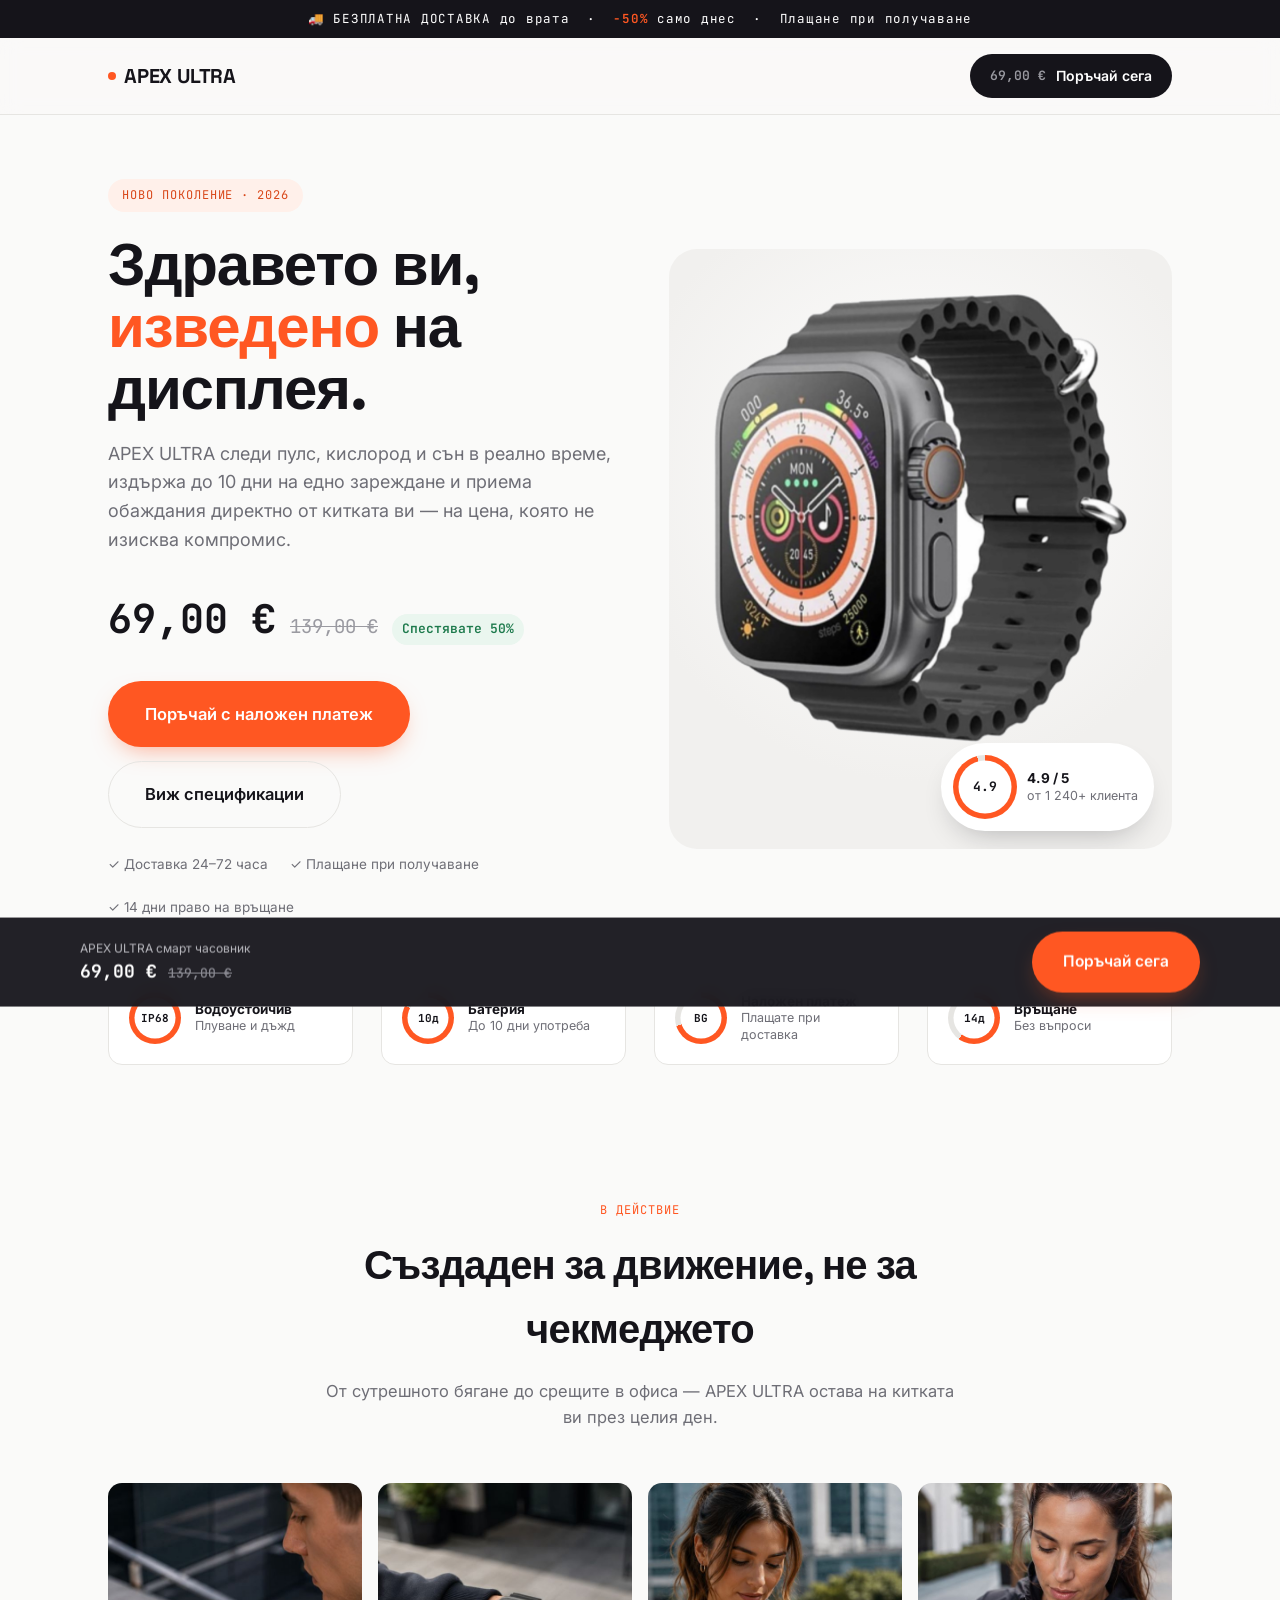
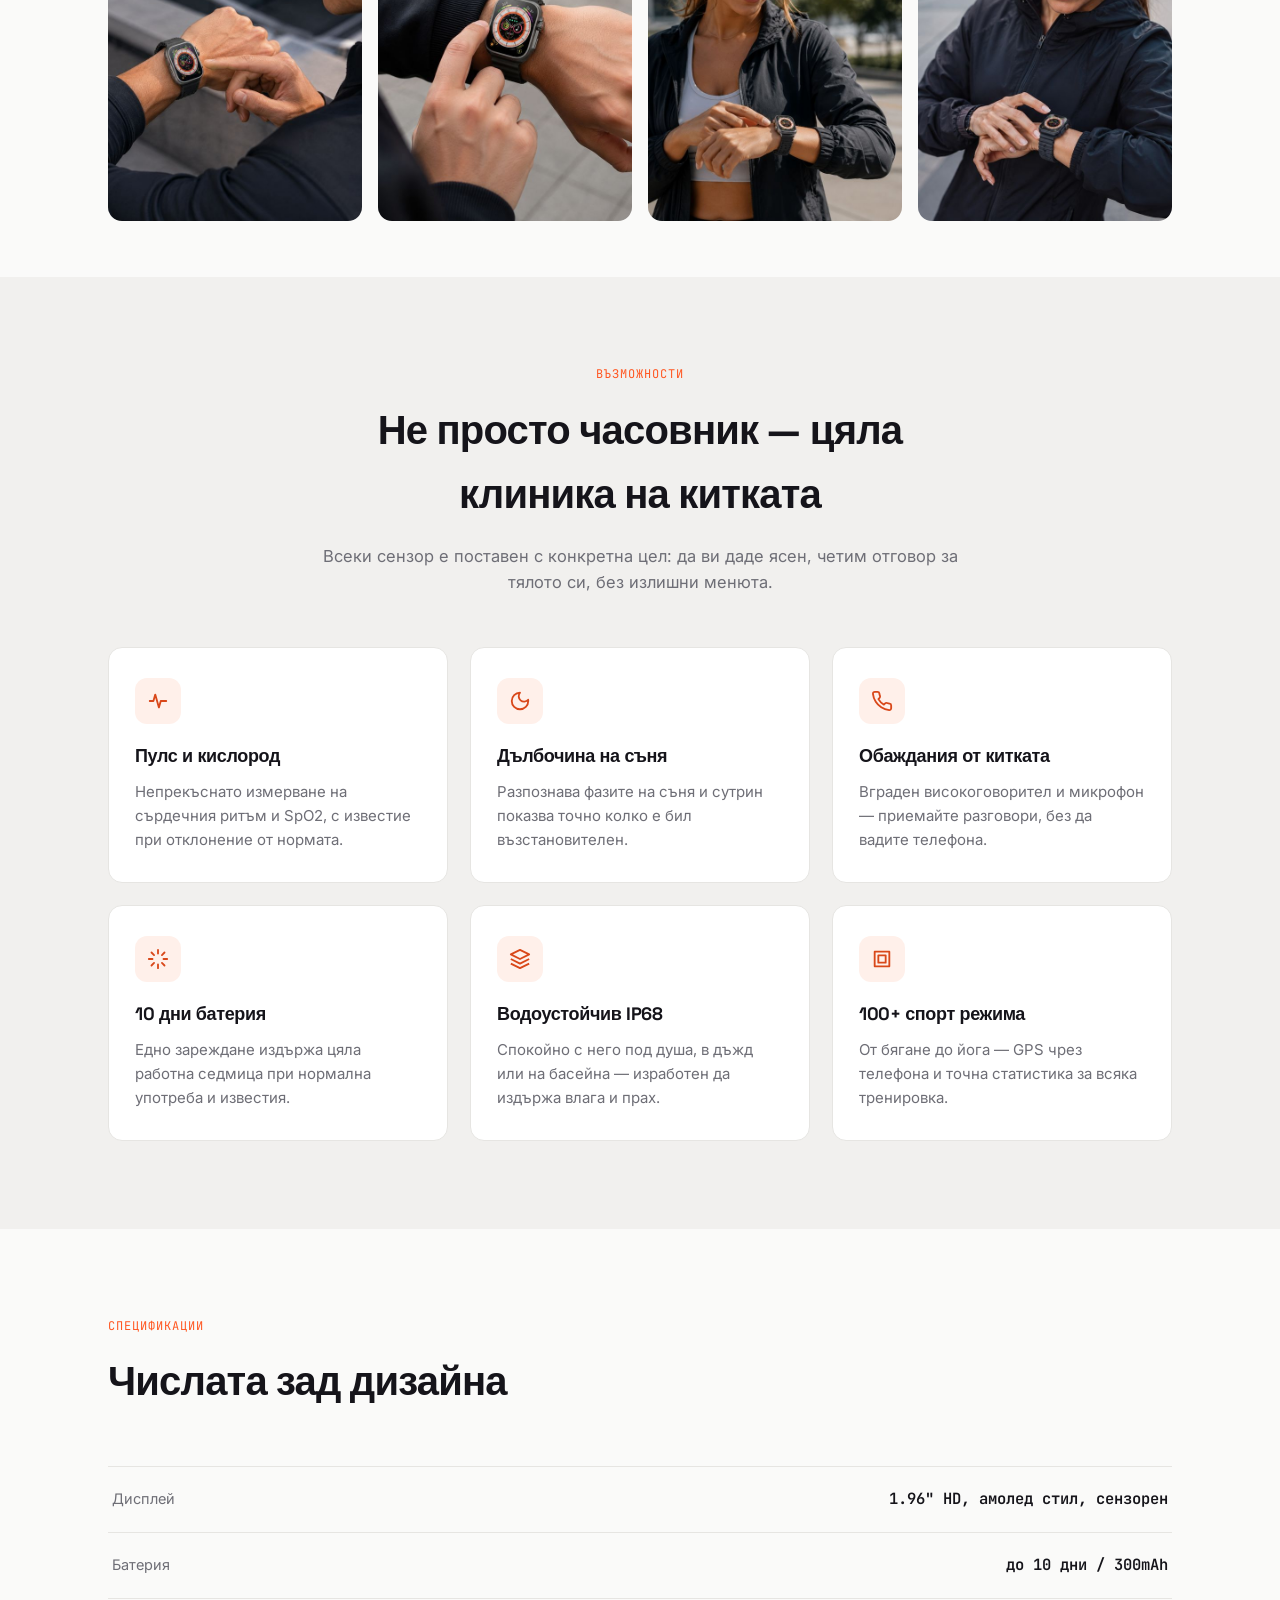
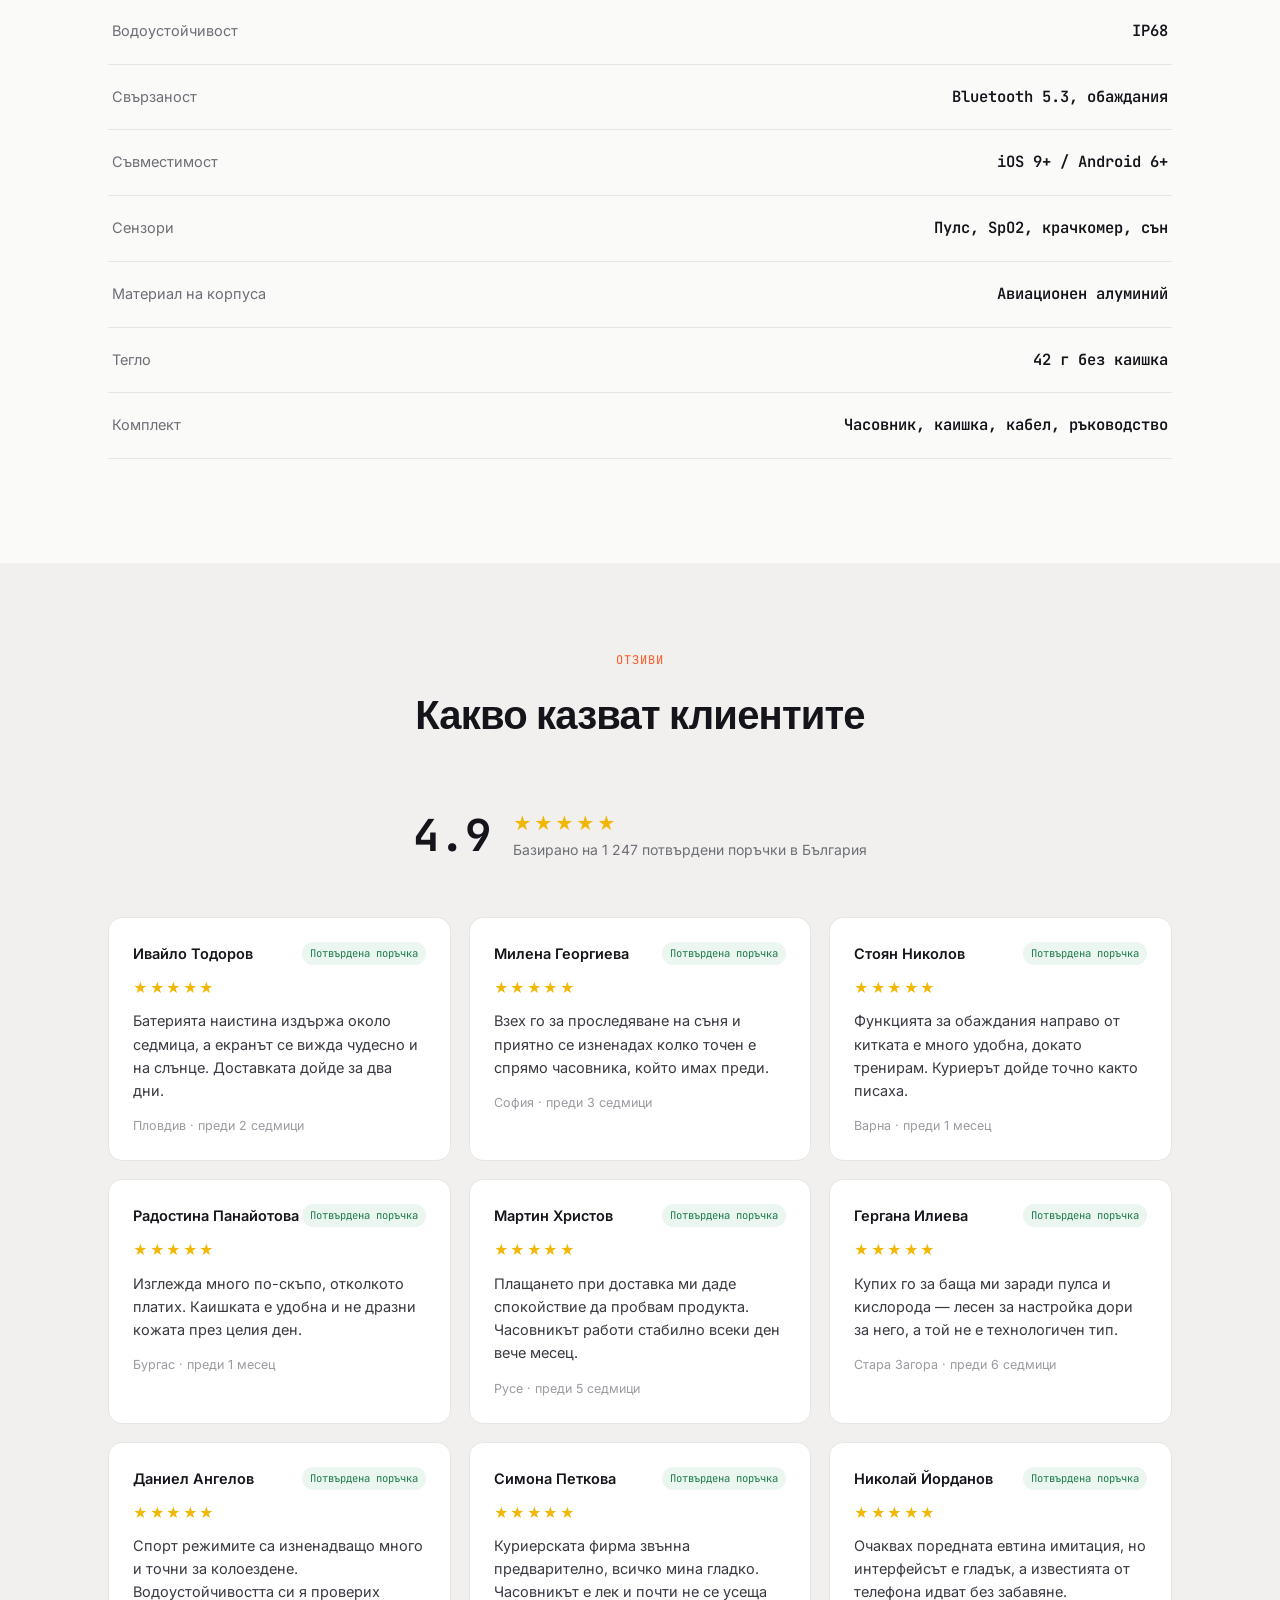
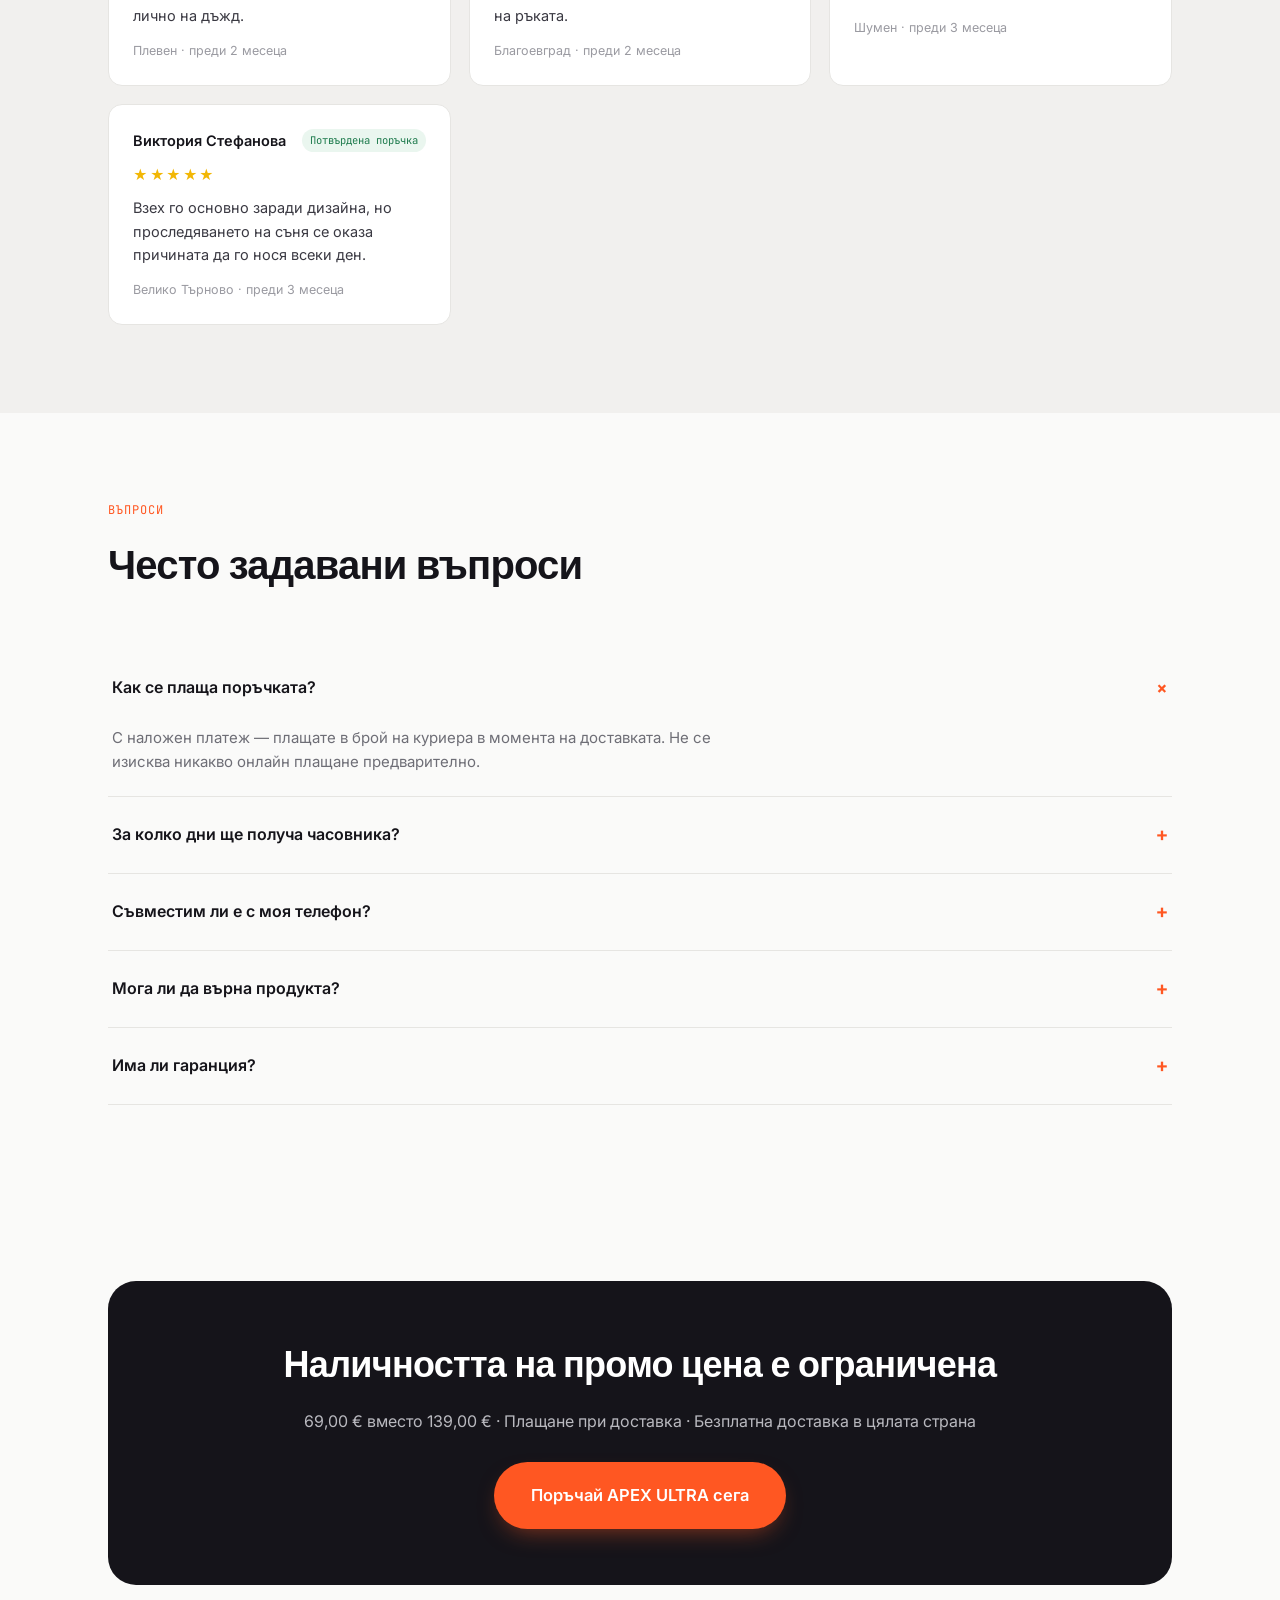
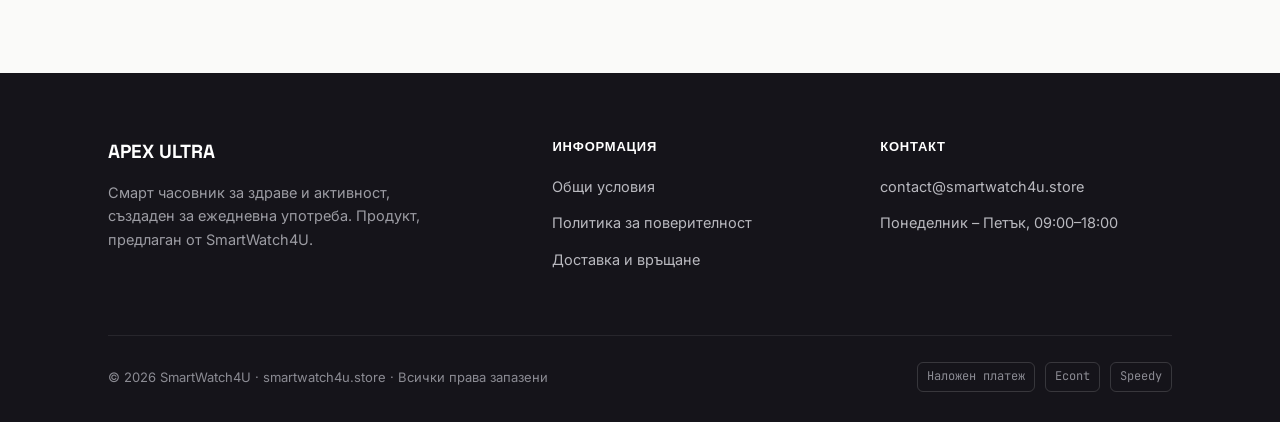
==== commit 1e083f03: "Add files via upload" ====
--- a/index.html
+++ b/index.html
@@ -7,7 +7,599 @@
 <meta name="description" content="APEX ULTRA — водоустойчив смарт часовник с проследяване на здравето, до 10 дни батерия и обаждания директно от китката. Поръчка с наложен платеж в България.">
 <link rel="preconnect" href="https://fonts.googleapis.com">
 <link href="https://fonts.googleapis.com/css2?family=Space+Grotesk:wght@500;700&family=Inter:wght@400;500;600;700&family=JetBrains+Mono:wght@500;700&display=swap" rel="stylesheet">
-<link rel="stylesheet" href="assets/style.css">
+<style>
+/* ============================================================
+   APEX ULTRA — smartwatch4u.store
+   Design tokens
+   ============================================================ */
+
+:root{
+  --bg:            #FAFAF9;
+  --bg-alt:        #F1F0EE;
+  --ink:           #15141A;
+  --ink-soft:      #3A3942;
+  --steel:         #6E6E76;
+  --steel-light:   #9A9AA1;
+  --hairline:      #E6E5E2;
+  --white:         #FFFFFF;
+  --accent:        #FF5722;
+  --accent-dark:   #D9481A;
+  --accent-tint:   #FFF0EA;
+  --gold:          #F2B705;
+  --success:       #1D7A4C;
+
+  --font-display:  'Space Grotesk', 'Helvetica Neue', Arial, sans-serif;
+  --font-body:     'Inter', 'Helvetica Neue', Arial, sans-serif;
+  --font-mono:     'JetBrains Mono', 'Courier New', monospace;
+
+  --container: 1120px;
+  --radius-s: 6px;
+  --radius-m: 14px;
+  --radius-l: 28px;
+}
+
+*, *::before, *::after{ box-sizing:border-box; }
+html{ scroll-behavior:smooth; }
+body{
+  margin:0;
+  background:var(--bg);
+  color:var(--ink);
+  font-family:var(--font-body);
+  font-size:16px;
+  line-height:1.6;
+  -webkit-font-smoothing:antialiased;
+}
+img{ max-width:100%; display:block; }
+a{ color:inherit; text-decoration:none; }
+ul{ margin:0; padding:0; list-style:none; }
+h1,h2,h3,h4{ font-family:var(--font-display); margin:0; letter-spacing:-0.02em; }
+p{ margin:0; }
+button{ font-family:inherit; cursor:pointer; }
+
+.wrap{
+  max-width:var(--container);
+  margin:0 auto;
+  padding:0 28px;
+}
+
+:focus-visible{
+  outline:2px solid var(--accent);
+  outline-offset:3px;
+}
+
+@media (prefers-reduced-motion: reduce){
+  *{ animation-duration:0.01ms !important; transition-duration:0.01ms !important; scroll-behavior:auto !important; }
+}
+
+/* ---------- Announcement bar ---------- */
+.announce{
+  background:var(--ink);
+  color:var(--white);
+  text-align:center;
+  font-family:var(--font-mono);
+  font-size:12.5px;
+  letter-spacing:0.06em;
+  padding:9px 14px;
+}
+.announce b{ color:var(--accent); font-weight:600; }
+
+/* ---------- Header ---------- */
+.site-header{
+  position:sticky; top:0; z-index:50;
+  background:rgba(250,249,249,0.86);
+  backdrop-filter:blur(10px);
+  border-bottom:1px solid var(--hairline);
+}
+.site-header .wrap{
+  display:flex; align-items:center; justify-content:space-between;
+  height:76px;
+}
+.logo{
+  font-family:var(--font-display);
+  font-weight:700;
+  font-size:20px;
+  letter-spacing:-0.01em;
+  display:flex; align-items:center; gap:8px;
+}
+.logo .dot{
+  width:8px; height:8px; border-radius:50%;
+  background:var(--accent);
+  display:inline-block;
+}
+.header-cta{
+  display:inline-flex; align-items:center; gap:10px;
+  background:var(--ink); color:var(--white);
+  padding:11px 20px; border-radius:999px;
+  font-size:14px; font-weight:600;
+  transition:transform .18s ease, background .18s ease;
+}
+.header-cta:hover{ background:var(--accent-dark); transform:translateY(-1px); }
+.header-price{ font-family:var(--font-mono); color:var(--steel-light); font-size:13px; display:none; }
+@media (min-width:640px){ .header-price{ display:inline; } }
+
+/* ---------- Buttons ---------- */
+.btn{
+  display:inline-flex; align-items:center; justify-content:center; gap:10px;
+  padding:17px 30px;
+  border-radius:999px;
+  font-weight:600; font-size:15.5px;
+  border:1px solid transparent;
+  transition:transform .18s ease, box-shadow .18s ease, background .18s ease;
+}
+.btn-primary{
+  background:var(--accent); color:var(--white);
+  box-shadow:0 10px 24px -10px rgba(255,87,34,0.55);
+}
+.btn-primary:hover{ background:var(--accent-dark); transform:translateY(-2px); box-shadow:0 14px 30px -10px rgba(217,72,26,0.55); }
+.btn-dark{ background:var(--ink); color:var(--white); }
+.btn-dark:hover{ background:#000; transform:translateY(-2px); }
+.btn-ghost{ background:transparent; color:var(--ink); border-color:var(--hairline); }
+.btn-ghost:hover{ border-color:var(--ink); }
+.btn-block{ width:100%; }
+.btn-lg{ padding:19px 36px; font-size:16.5px; }
+
+/* ---------- Hero ---------- */
+.hero{
+  padding:64px 0 40px;
+  overflow:hidden;
+}
+.hero .wrap{
+  display:grid;
+  grid-template-columns:1fr;
+  gap:48px;
+  align-items:center;
+}
+@media (min-width:920px){
+  .hero .wrap{ grid-template-columns:1.05fr 1fr; gap:32px; }
+}
+.eyebrow{
+  display:inline-flex; align-items:center; gap:8px;
+  font-family:var(--font-mono);
+  font-size:12px; letter-spacing:0.08em; text-transform:uppercase;
+  color:var(--accent-dark);
+  background:var(--accent-tint);
+  padding:7px 14px; border-radius:999px;
+  margin-bottom:22px;
+}
+.hero h1{
+  font-size:clamp(38px, 5.6vw, 60px);
+  line-height:1.03;
+  font-weight:700;
+}
+.hero h1 em{
+  font-style:normal;
+  color:var(--accent);
+}
+.hero-sub{
+  margin-top:20px;
+  font-size:18px;
+  color:var(--steel);
+  max-width:46ch;
+}
+.hero-price-row{
+  margin-top:32px;
+  display:flex; align-items:baseline; gap:14px; flex-wrap:wrap;
+}
+.price-now{
+  font-family:var(--font-mono); font-weight:700;
+  font-size:40px; color:var(--ink);
+}
+.price-was{
+  font-family:var(--font-mono);
+  font-size:19px; color:var(--steel-light);
+  text-decoration:line-through;
+}
+.price-save{
+  font-family:var(--font-mono);
+  font-size:13px; font-weight:600;
+  color:var(--success);
+  background:#EAF6EF; padding:5px 10px; border-radius:999px;
+}
+.hero-actions{ margin-top:30px; display:flex; gap:14px; flex-wrap:wrap; }
+.hero-meta{
+  margin-top:26px; display:flex; gap:22px; flex-wrap:wrap;
+  font-size:13.5px; color:var(--steel);
+}
+.hero-meta span{ display:inline-flex; align-items:center; gap:7px; }
+.hero-meta svg{ flex:none; }
+
+.hero-visual{
+  position:relative;
+  display:flex; align-items:center; justify-content:center;
+  background:radial-gradient(circle at 50% 38%, #FFFFFF 0%, var(--bg-alt) 68%);
+  border-radius:var(--radius-l);
+  padding:34px 34px 96px 34px;
+  min-height:460px;
+  overflow:hidden;
+}
+.hero-visual::before{
+  content:'';
+  position:absolute;
+  width:340px; height:340px;
+  border-radius:50%;
+  background:radial-gradient(circle, rgba(255,87,34,0.14) 0%, rgba(255,87,34,0) 70%);
+  z-index:0;
+}
+.hero-visual img{
+  position:relative; z-index:1;
+  width:100%; max-width:480px;
+  filter:drop-shadow(0 36px 46px -16px rgba(20,20,25,0.38)) drop-shadow(0 10px 18px -8px rgba(20,20,25,0.22));
+  transition:transform .4s ease;
+}
+.hero-visual:hover img{ transform:translateY(-4px) scale(1.015); }
+@media (max-width:640px){
+  .hero-visual{ min-height:340px; padding:18px; }
+  .hero-visual img{ max-width:100%; }
+}
+.hero-ring-badge{
+  position:absolute;
+  bottom:18px; right:18px;
+  background:var(--white);
+  border-radius:999px;
+  box-shadow:0 14px 30px -14px rgba(20,20,25,0.3);
+  padding:12px 16px 12px 12px;
+  display:flex; align-items:center; gap:10px;
+}
+@media (max-width:640px){ .hero-ring-badge{ right:10px; bottom:10px; padding:9px 13px 9px 9px; } }
+
+/* ---------- Signature: dial-ring stat ---------- */
+.ring-stat{
+  --ring-size:64px;
+  width:var(--ring-size); height:var(--ring-size);
+  border-radius:50%;
+  flex:none;
+  background:conic-gradient(var(--accent) calc(var(--pct,80)*1%), var(--hairline) 0);
+  display:flex; align-items:center; justify-content:center;
+}
+.ring-stat::after{
+  content:'';
+  width:calc(var(--ring-size) - 11px); height:calc(var(--ring-size) - 11px);
+  border-radius:50%; background:var(--white);
+  position:absolute;
+  top:50%; left:50%;
+  transform:translate(-50%,-50%);
+}
+.ring-stat .ring-inner{
+  position:relative; z-index:2;
+  font-family:var(--font-mono); font-weight:700; font-size:13px; color:var(--ink);
+  text-align:center; line-height:1.1;
+}
+.ring-stat{ position:relative; }
+.ring-label{ font-size:12.5px; color:var(--steel); line-height:1.3; }
+.ring-label b{ display:block; color:var(--ink); font-size:13.5px; }
+
+/* ---------- Section shell ---------- */
+.section{ padding:88px 0; }
+.section-alt{ background:var(--bg-alt); }
+.section-dark{ background:var(--ink); color:var(--white); }
+.section-head{
+  max-width:640px;
+  margin:0 auto 52px;
+  text-align:center;
+}
+.section-head.left{ margin-left:0; text-align:left; }
+.section-title{
+  font-size:clamp(28px, 3.6vw, 40px);
+  font-weight:700;
+}
+.section-kicker{
+  font-family:var(--font-mono);
+  font-size:12px; letter-spacing:0.08em; text-transform:uppercase;
+  color:var(--accent);
+  display:block; margin-bottom:14px;
+}
+.section-dark .section-kicker{ color:var(--accent); }
+.section-desc{
+  margin-top:16px; color:var(--steel); font-size:16.5px;
+}
+.section-dark .section-desc{ color:#B9B9BF; }
+
+/* ---------- Trust ring strip ---------- */
+.trust-strip{
+  display:grid; gap:28px;
+  grid-template-columns:repeat(2,1fr);
+}
+@media (min-width:720px){ .trust-strip{ grid-template-columns:repeat(4,1fr); } }
+.trust-item{
+  display:flex; align-items:center; gap:14px;
+  background:var(--white);
+  border:1px solid var(--hairline);
+  border-radius:var(--radius-m);
+  padding:20px;
+}
+
+/* ---------- Lifestyle gallery ---------- */
+.lifestyle-grid{
+  display:grid; gap:16px;
+  grid-template-columns:repeat(2,1fr);
+}
+@media (min-width:720px){
+  .lifestyle-grid{ grid-template-columns:repeat(4,1fr); }
+}
+.lifestyle-tile{
+  position:relative;
+  border-radius:var(--radius-m);
+  overflow:hidden;
+  background:var(--bg-alt);
+  aspect-ratio:3/4;
+}
+.lifestyle-tile img{
+  width:100%; height:100%;
+  object-fit:cover;
+  display:block;
+  transition:transform .5s ease;
+}
+.lifestyle-tile:hover img{ transform:scale(1.045); }
+
+
+/* ---------- Feature grid ---------- */
+.feature-grid{
+  display:grid; gap:22px;
+  grid-template-columns:1fr;
+}
+@media (min-width:720px){ .feature-grid{ grid-template-columns:repeat(3,1fr); } }
+.feature-card{
+  background:var(--white);
+  border:1px solid var(--hairline);
+  border-radius:var(--radius-m);
+  padding:30px 26px;
+  transition:box-shadow .2s ease, transform .2s ease;
+}
+.feature-card:hover{ box-shadow:0 20px 40px -24px rgba(20,20,25,0.25); transform:translateY(-3px); }
+.feature-icon{
+  width:46px; height:46px; border-radius:12px;
+  background:var(--accent-tint); color:var(--accent-dark);
+  display:flex; align-items:center; justify-content:center;
+  margin-bottom:18px;
+}
+.feature-card h3{ font-size:18px; margin-bottom:9px; }
+.feature-card p{ color:var(--steel); font-size:15px; }
+
+/* ---------- Specs ---------- */
+.specs-wrap{
+  display:grid; gap:0;
+  grid-template-columns:1fr;
+  border-top:1px solid var(--hairline);
+}
+.spec-row{
+  display:grid; grid-template-columns:1fr 1fr;
+  gap:12px;
+  padding:20px 4px;
+  border-bottom:1px solid var(--hairline);
+  align-items:baseline;
+}
+.spec-row dt{ color:var(--steel); font-size:14.5px; }
+.spec-row dd{ margin:0; font-family:var(--font-mono); font-weight:600; font-size:15.5px; text-align:right; }
+
+/* ---------- Gallery ---------- */
+.gallery{
+  display:grid; gap:18px;
+  grid-template-columns:repeat(2,1fr);
+}
+@media (min-width:720px){ .gallery{ grid-template-columns:repeat(4,1fr); } }
+.gallery-tile{
+  background:var(--white);
+  border:1px solid var(--hairline);
+  border-radius:var(--radius-m);
+  aspect-ratio:1/1;
+  display:flex; align-items:center; justify-content:center;
+  padding:22px;
+}
+.gallery-tile img{ width:100%; }
+
+/* ---------- Reviews ---------- */
+.reviews-summary{
+  display:flex; align-items:center; gap:22px; flex-wrap:wrap;
+  justify-content:center;
+  margin-bottom:46px;
+}
+.reviews-score{
+  font-family:var(--font-mono); font-weight:700; font-size:44px;
+}
+.stars{ color:var(--gold); font-size:18px; letter-spacing:2px; }
+.reviews-count{ color:var(--steel); font-size:14px; }
+
+.review-grid{
+  display:grid; gap:18px;
+  grid-template-columns:1fr;
+}
+@media (min-width:680px){ .review-grid{ grid-template-columns:repeat(2,1fr); } }
+@media (min-width:1000px){ .review-grid{ grid-template-columns:repeat(3,1fr); } }
+
+.review-card{
+  background:var(--white);
+  border:1px solid var(--hairline);
+  border-radius:var(--radius-m);
+  padding:24px;
+}
+.review-top{ display:flex; align-items:center; justify-content:space-between; margin-bottom:12px; }
+.review-name{ font-weight:600; font-size:14.5px; }
+.review-badge{
+  font-family:var(--font-mono); font-size:10.5px;
+  color:var(--success); background:#EAF6EF;
+  padding:3px 8px; border-radius:999px;
+}
+.review-stars{ color:var(--gold); font-size:14px; margin-bottom:10px; letter-spacing:1.5px; }
+.review-text{ color:var(--ink-soft); font-size:14.5px; }
+.review-date{ margin-top:14px; color:var(--steel-light); font-size:12.5px; }
+
+/* ---------- FAQ ---------- */
+.faq-item{
+  border-bottom:1px solid var(--hairline);
+}
+.faq-item summary{
+  list-style:none; cursor:pointer;
+  display:flex; align-items:center; justify-content:space-between;
+  padding:22px 4px; font-weight:600; font-size:16px;
+}
+.faq-item summary::-webkit-details-marker{ display:none; }
+.faq-item summary::after{
+  content:'+'; font-family:var(--font-mono); font-size:20px; color:var(--accent);
+  transition:transform .2s ease;
+}
+.faq-item[open] summary::after{ transform:rotate(45deg); }
+.faq-item p{ padding:0 4px 22px; color:var(--steel); font-size:15px; max-width:70ch; }
+
+/* ---------- CTA banner ---------- */
+.cta-banner{
+  border-radius:var(--radius-l);
+  background:var(--ink);
+  color:var(--white);
+  padding:56px 40px;
+  text-align:center;
+}
+.cta-banner h2{ font-size:clamp(26px,4vw,36px); }
+.cta-banner p{ margin-top:14px; color:#B9B9BF; }
+.cta-banner .btn{ margin-top:28px; }
+
+/* ---------- Sticky order bar ---------- */
+.sticky-bar{
+  position:fixed; left:0; right:0; bottom:0; z-index:60;
+  background:rgba(21,20,26,0.94);
+  backdrop-filter:blur(10px);
+  color:var(--white);
+  padding:14px 20px;
+  transform:translateY(120%);
+  transition:transform .3s ease;
+}
+.sticky-bar.show{ transform:translateY(0); }
+.sticky-bar .wrap{
+  display:flex; align-items:center; justify-content:space-between; gap:16px;
+  padding:0;
+}
+.sticky-bar-info{ display:flex; flex-direction:column; }
+.sticky-bar-info small{ color:#B9B9BF; font-size:12px; }
+.sticky-bar-info strong{ font-family:var(--font-mono); font-size:18px; }
+
+/* ---------- Footer ---------- */
+.site-footer{
+  background:var(--ink); color:#D6D6DA;
+  padding:64px 0 30px;
+}
+.footer-grid{
+  display:grid; gap:36px;
+  grid-template-columns:1fr;
+}
+@media (min-width:780px){ .footer-grid{ grid-template-columns:1.4fr 1fr 1fr; } }
+.footer-logo{ color:var(--white); font-family:var(--font-display); font-weight:700; font-size:19px; }
+.footer-desc{ margin-top:14px; color:#9C9CA3; font-size:14.5px; max-width:36ch; }
+.footer-col h4{ color:var(--white); font-size:13px; text-transform:uppercase; letter-spacing:0.06em; margin-bottom:16px; }
+.footer-col li{ margin-bottom:11px; }
+.footer-col a{ color:#B9B9BF; font-size:14.5px; }
+.footer-col a:hover{ color:var(--white); }
+.footer-bottom{
+  margin-top:52px; padding-top:26px; border-top:1px solid rgba(255,255,255,0.08);
+  display:flex; flex-wrap:wrap; gap:14px; align-items:center; justify-content:space-between;
+  font-size:13px; color:#8B8B93;
+}
+.footer-payments{ display:flex; gap:10px; font-family:var(--font-mono); font-size:12px; }
+.footer-payments span{ border:1px solid rgba(255,255,255,0.15); padding:4px 9px; border-radius:6px; }
+
+/* ---------- Simple/legal pages ---------- */
+.legal-hero{
+  padding:70px 0 40px;
+  border-bottom:1px solid var(--hairline);
+}
+.legal-hero .section-kicker{ margin-bottom:16px; }
+.legal-hero h1{ font-size:clamp(30px,4.2vw,44px); }
+.legal-updated{ margin-top:14px; color:var(--steel); font-size:14px; font-family:var(--font-mono); }
+.legal-body{ padding:56px 0 100px; }
+.legal-body .wrap{ max-width:760px; }
+.legal-body h2{ font-size:22px; margin-top:44px; margin-bottom:14px; }
+.legal-body h2:first-child{ margin-top:0; }
+.legal-body p{ color:var(--ink-soft); margin-bottom:14px; }
+.legal-body ul{ margin-bottom:14px; }
+.legal-body li{ color:var(--ink-soft); margin-bottom:9px; padding-left:22px; position:relative; }
+.legal-body li::before{
+  content:''; position:absolute; left:0; top:9px;
+  width:6px; height:6px; border-radius:50%; background:var(--accent);
+}
+.legal-body strong{ color:var(--ink); }
+.legal-toc{
+  background:var(--white); border:1px solid var(--hairline); border-radius:var(--radius-m);
+  padding:22px 26px; margin-bottom:10px;
+}
+.legal-toc h4{ font-size:13px; text-transform:uppercase; letter-spacing:0.06em; color:var(--steel); margin-bottom:12px; }
+.legal-toc a{ display:block; padding:6px 0; font-size:14.5px; color:var(--ink-soft); }
+.legal-toc a:hover{ color:var(--accent); }
+
+/* ---------- Order page ---------- */
+.order-shell{
+  padding:56px 0 100px;
+}
+.order-grid{
+  display:grid; gap:40px;
+  grid-template-columns:1fr;
+}
+@media (min-width:920px){ .order-grid{ grid-template-columns:1fr 0.9fr; } }
+.order-card{
+  background:var(--white); border:1px solid var(--hairline); border-radius:var(--radius-l);
+  padding:34px;
+}
+.order-summary{
+  background:var(--white); border:1px solid var(--hairline); border-radius:var(--radius-l);
+  padding:30px; height:fit-content;
+}
+.order-product{ display:flex; gap:16px; align-items:center; padding-bottom:22px; border-bottom:1px solid var(--hairline); }
+.order-product img{ width:80px; background:var(--bg-alt); border-radius:12px; padding:8px; }
+.order-product h4{ font-size:15.5px; margin-bottom:4px; }
+.order-product span{ color:var(--steel); font-size:13.5px; }
+.order-line{ display:flex; justify-content:space-between; padding:14px 0; font-size:14.5px; color:var(--steel); border-bottom:1px solid var(--hairline); }
+.order-line.total{ color:var(--ink); font-weight:700; font-family:var(--font-mono); font-size:17px; border-bottom:none; }
+.order-badges{ margin-top:22px; display:flex; flex-direction:column; gap:10px; font-size:13.5px; color:var(--steel); }
+.order-badges span{ display:flex; align-items:center; gap:9px; }
+
+.field{ margin-bottom:18px; }
+.field label{ display:block; font-size:13.5px; font-weight:600; margin-bottom:8px; }
+.field input, .field select{
+  width:100%; padding:14px 15px;
+  border:1px solid var(--hairline); border-radius:10px;
+  font-family:var(--font-body); font-size:15px;
+  background:var(--bg-alt);
+  transition:border-color .15s ease, background .15s ease;
+}
+.field input:focus, .field select:focus{ background:var(--white); border-color:var(--accent); outline:none; }
+.field-row{ display:grid; gap:16px; grid-template-columns:1fr; }
+@media (min-width:560px){ .field-row{ grid-template-columns:1fr 1fr; } }
+.field-hint{ font-size:12.5px; color:var(--steel-light); margin-top:6px; }
+.form-error{
+  display:none; background:#FCEBEA; color:#B3261E; border-radius:10px;
+  padding:12px 14px; font-size:13.5px; margin-bottom:18px;
+}
+
+/* ---------- Thank you page ---------- */
+.thanks-shell{ padding:90px 0 110px; text-align:center; }
+.thanks-icon{
+  width:78px; height:78px; margin:0 auto 26px;
+  border-radius:50%; background:var(--accent-tint);
+  display:flex; align-items:center; justify-content:center;
+  color:var(--accent-dark);
+}
+.thanks-shell h1{ font-size:clamp(28px,4.2vw,42px); }
+.thanks-shell p.lead{ margin-top:16px; color:var(--steel); font-size:17px; max-width:52ch; margin-left:auto; margin-right:auto; }
+.thanks-order-id{
+  margin:30px auto 0; display:inline-block;
+  font-family:var(--font-mono); background:var(--bg-alt);
+  padding:10px 18px; border-radius:999px; font-size:14px; color:var(--ink-soft);
+}
+.thanks-steps{
+  margin:52px auto 0; max-width:720px;
+  display:grid; gap:18px; grid-template-columns:1fr;
+  text-align:left;
+}
+@media (min-width:720px){ .thanks-steps{ grid-template-columns:repeat(3,1fr); } }
+.thanks-step{
+  background:var(--white); border:1px solid var(--hairline); border-radius:var(--radius-m);
+  padding:22px;
+}
+.thanks-step .num{
+  font-family:var(--font-mono); color:var(--accent); font-weight:700; font-size:13px; margin-bottom:10px; display:block;
+}
+.thanks-step h4{ font-size:15px; margin-bottom:6px; }
+.thanks-step p{ color:var(--steel); font-size:13.5px; }
+
+</style>
+<script src="https://offers.adricenetwork.com/trk.min.js" async defer></script>
 </head>
 <body>
 
@@ -51,7 +643,7 @@
       </div>
 
       <div class="hero-visual">
-        <img src="assets/product-hero.png" alt="APEX ULTRA смарт часовник — черен корпус, оранжев обков">
+        <img src="[data-uri]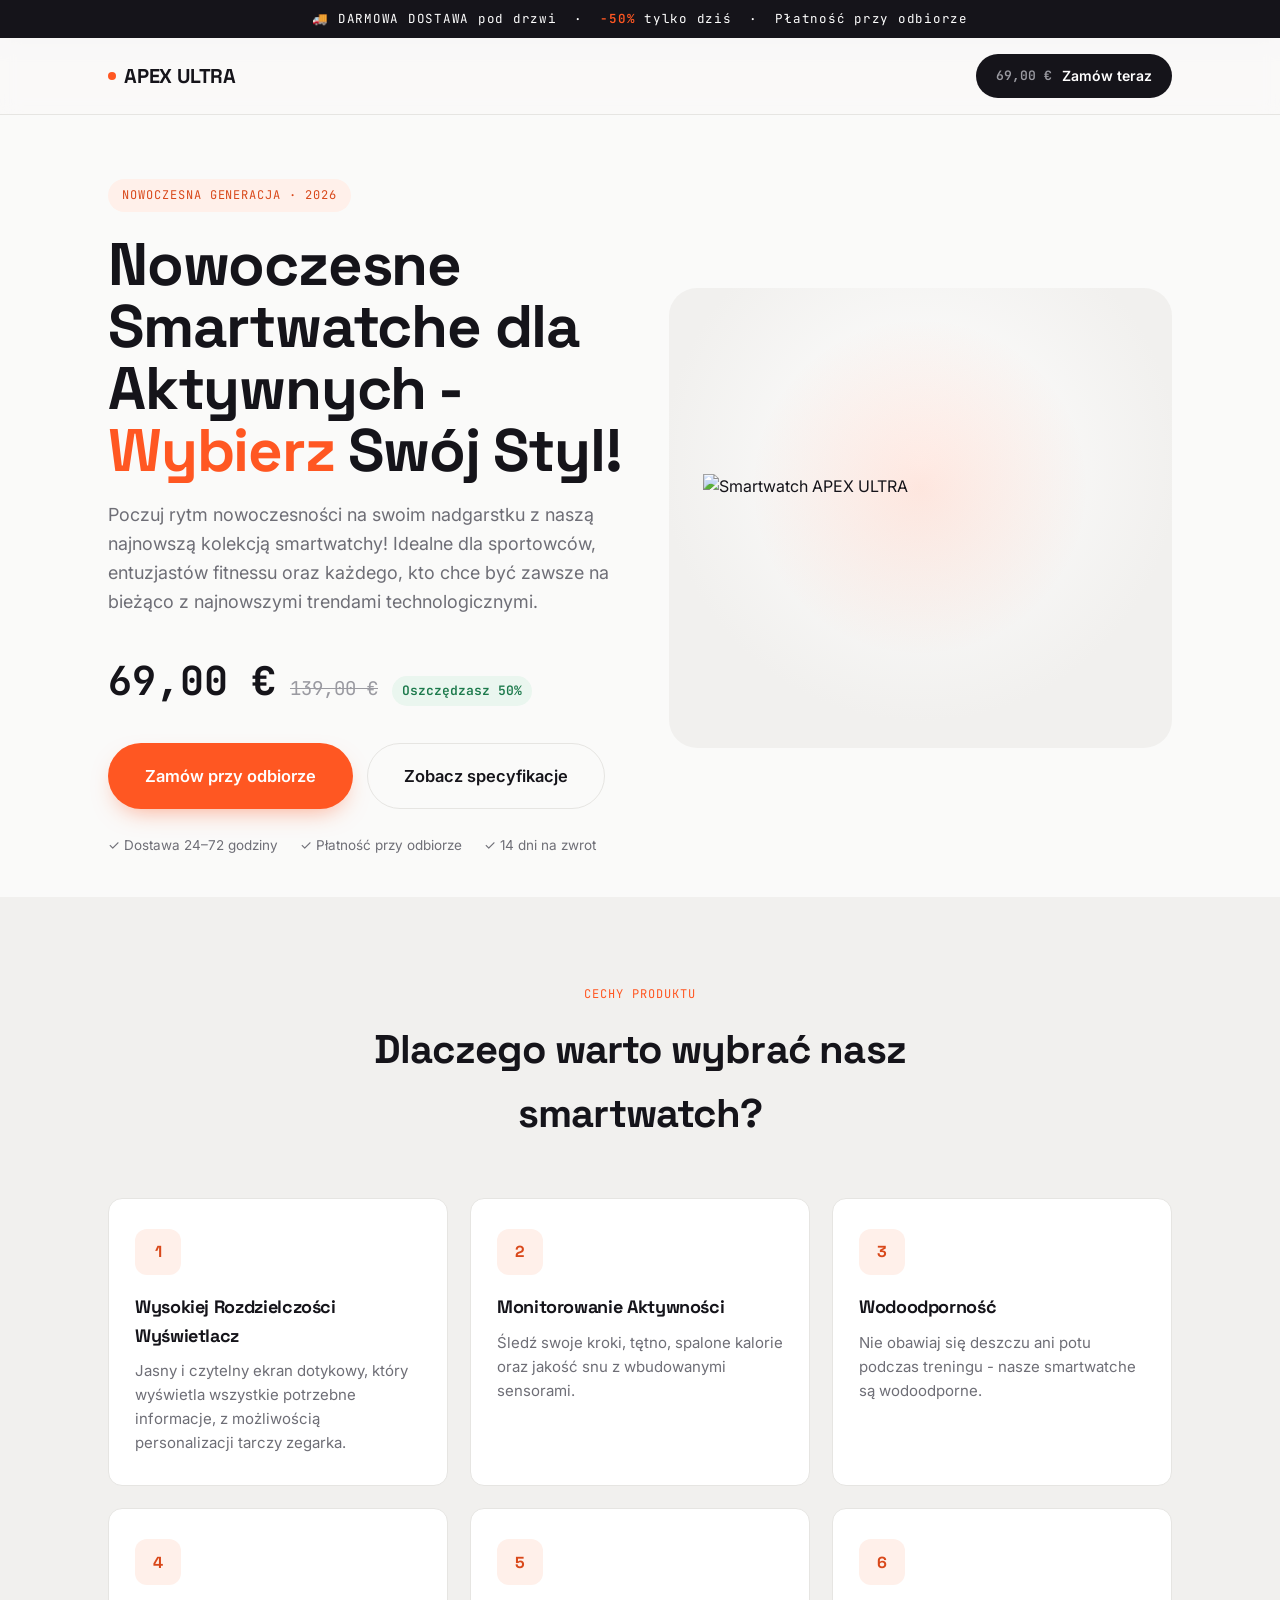
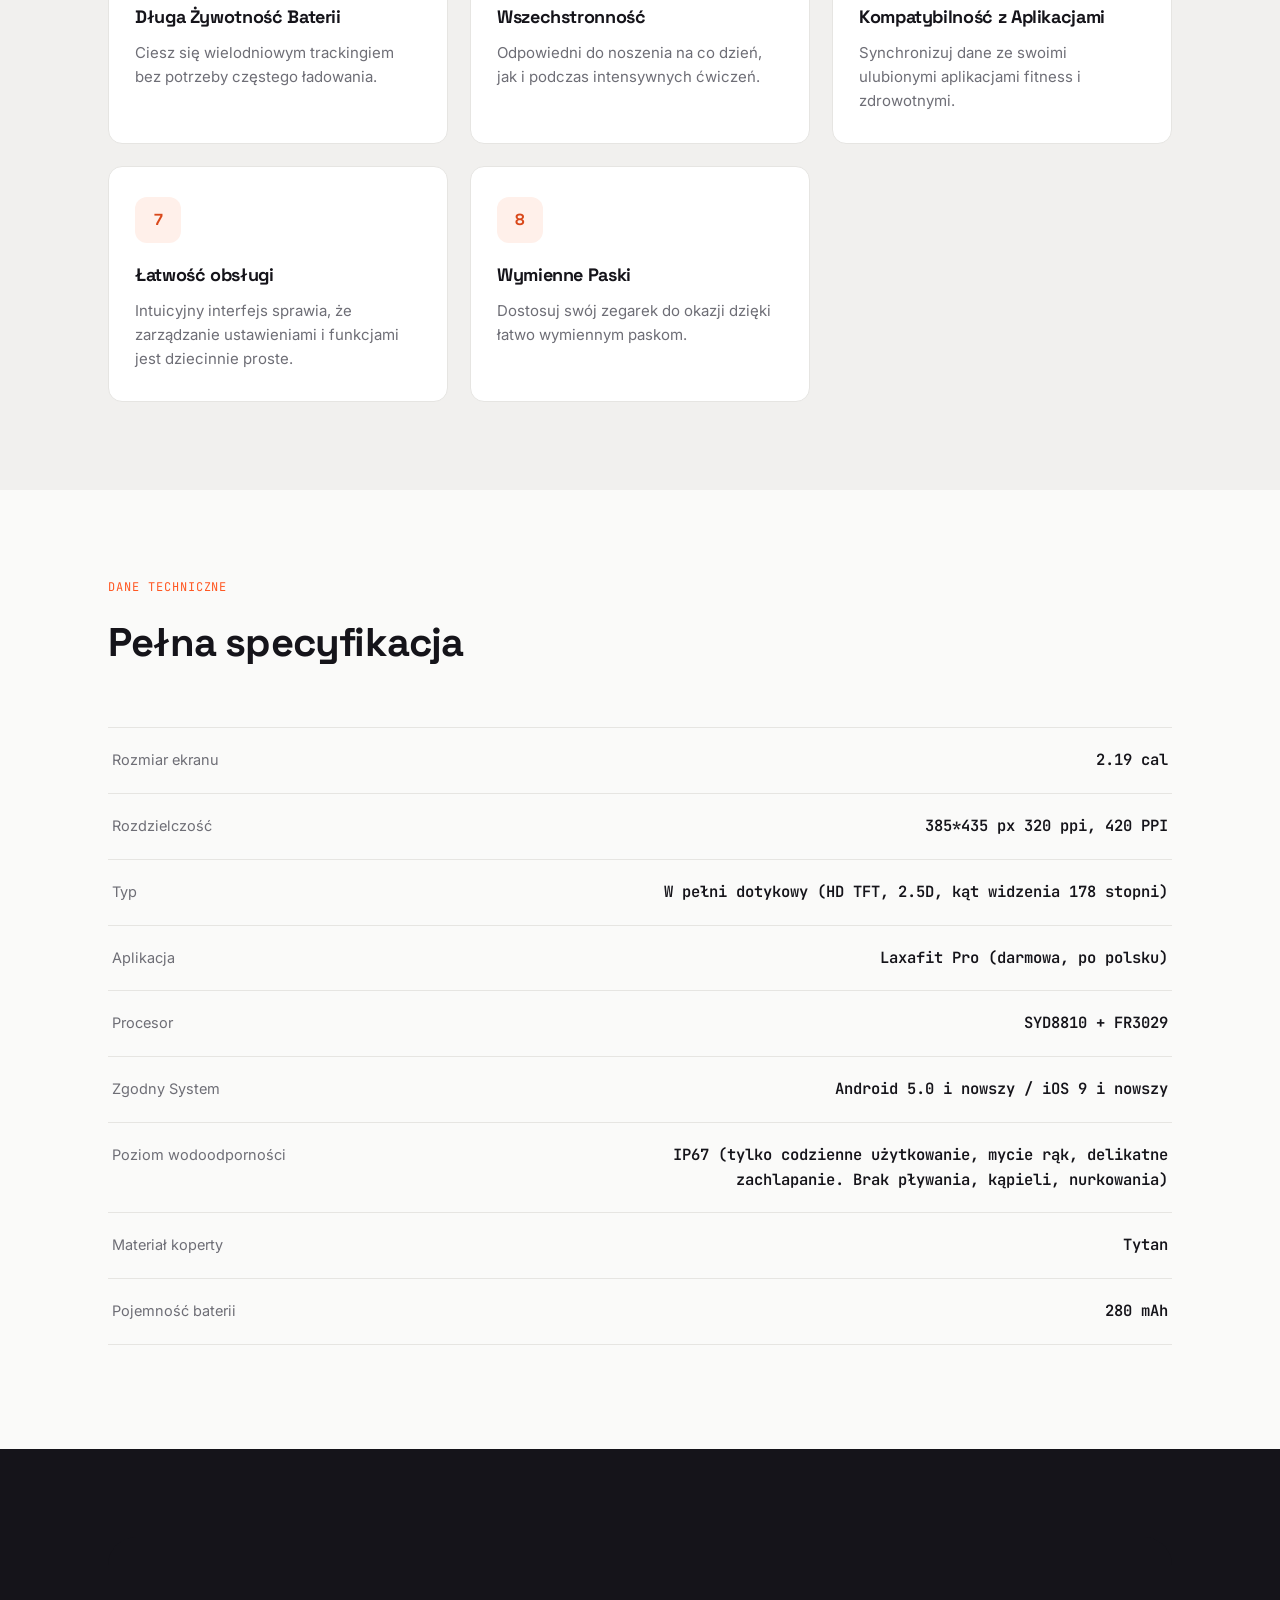
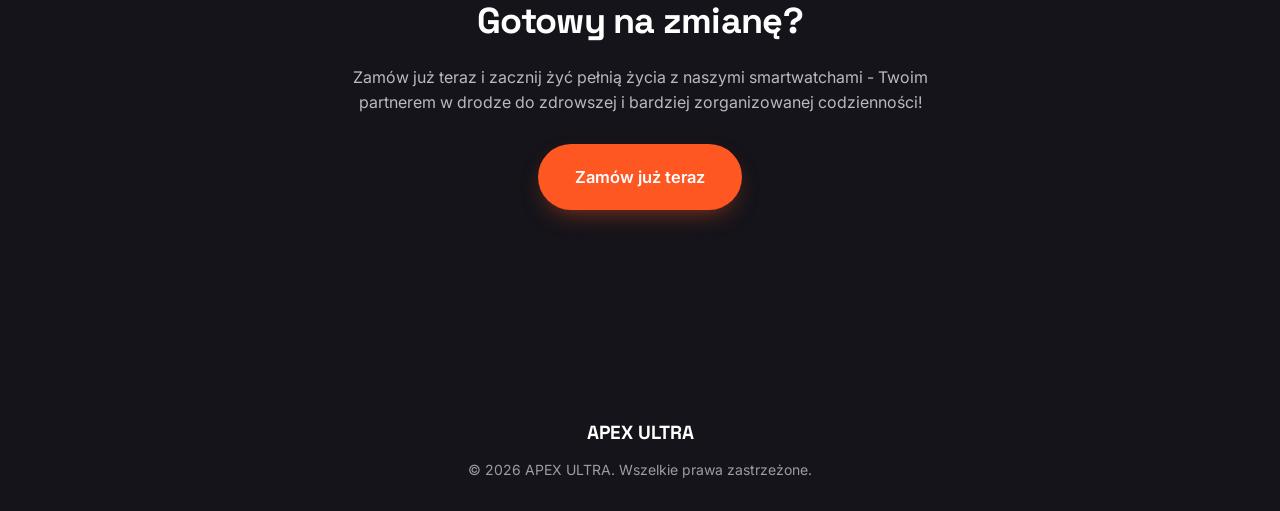
==== commit 0da9d366: "Add files via upload" ====
--- a/index.html
+++ b/index.html
@@ -1,10 +1,10 @@
 <!doctype html>
-<html lang="bg">
+<html lang="pl">
 <head>
 <meta charset="UTF-8">
 <meta name="viewport" content="width=device-width, initial-scale=1.0">
-<title>APEX ULTRA — Смарт часовник нова генерация | 69 €</title>
-<meta name="description" content="APEX ULTRA — водоустойчив смарт часовник с проследяване на здравето, до 10 дни батерия и обаждания директно от китката. Поръчка с наложен платеж в България.">
+<title>APEX ULTRA — Nowoczesne Smartwatche dla Aktywnych | 69 €</title>
+<meta name="description" content="Nowoczesne Smartwatche dla Aktywnych - Poczuj rytm nowoczesności na swoim nadgarstku. Wodoodporność, monitorowanie aktywności i do wielodniowy tracking. Zamów z płatnością przy odbiorze.">
 <link rel="preconnect" href="https://fonts.googleapis.com">
 <link href="https://fonts.googleapis.com/css2?family=Space+Grotesk:wght@500;700&family=Inter:wght@400;500;600;700&family=JetBrains+Mono:wght@500;700&display=swap" rel="stylesheet">
 <style>
@@ -201,7 +201,6 @@
   font-size:13.5px; color:var(--steel);
 }
 .hero-meta span{ display:inline-flex; align-items:center; gap:7px; }
-.hero-meta svg{ flex:none; }
 
 .hero-visual{
   position:relative;
@@ -231,42 +230,6 @@
   .hero-visual{ min-height:340px; padding:18px; }
   .hero-visual img{ max-width:100%; }
 }
-.hero-ring-badge{
-  position:absolute;
-  bottom:18px; right:18px;
-  background:var(--white);
-  border-radius:999px;
-  box-shadow:0 14px 30px -14px rgba(20,20,25,0.3);
-  padding:12px 16px 12px 12px;
-  display:flex; align-items:center; gap:10px;
-}
-@media (max-width:640px){ .hero-ring-badge{ right:10px; bottom:10px; padding:9px 13px 9px 9px; } }
-
-/* ---------- Signature: dial-ring stat ---------- */
-.ring-stat{
-  --ring-size:64px;
-  width:var(--ring-size); height:var(--ring-size);
-  border-radius:50%;
-  flex:none;
-  background:conic-gradient(var(--accent) calc(var(--pct,80)*1%), var(--hairline) 0);
-  display:flex; align-items:center; justify-content:center;
-}
-.ring-stat::after{
-  content:'';
-  width:calc(var(--ring-size) - 11px); height:calc(var(--ring-size) - 11px);
-  border-radius:50%; background:var(--white);
-  position:absolute;
-  top:50%; left:50%;
-  transform:translate(-50%,-50%);
-}
-.ring-stat .ring-inner{
-  position:relative; z-index:2;
-  font-family:var(--font-mono); font-weight:700; font-size:13px; color:var(--ink);
-  text-align:center; line-height:1.1;
-}
-.ring-stat{ position:relative; }
-.ring-label{ font-size:12.5px; color:var(--steel); line-height:1.3; }
-.ring-label b{ display:block; color:var(--ink); font-size:13.5px; }
 
 /* ---------- Section shell ---------- */
 .section{ padding:88px 0; }
@@ -294,44 +257,6 @@
 }
 .section-dark .section-desc{ color:#B9B9BF; }
 
-/* ---------- Trust ring strip ---------- */
-.trust-strip{
-  display:grid; gap:28px;
-  grid-template-columns:repeat(2,1fr);
-}
-@media (min-width:720px){ .trust-strip{ grid-template-columns:repeat(4,1fr); } }
-.trust-item{
-  display:flex; align-items:center; gap:14px;
-  background:var(--white);
-  border:1px solid var(--hairline);
-  border-radius:var(--radius-m);
-  padding:20px;
-}
-
-/* ---------- Lifestyle gallery ---------- */
-.lifestyle-grid{
-  display:grid; gap:16px;
-  grid-template-columns:repeat(2,1fr);
-}
-@media (min-width:720px){
-  .lifestyle-grid{ grid-template-columns:repeat(4,1fr); }
-}
-.lifestyle-tile{
-  position:relative;
-  border-radius:var(--radius-m);
-  overflow:hidden;
-  background:var(--bg-alt);
-  aspect-ratio:3/4;
-}
-.lifestyle-tile img{
-  width:100%; height:100%;
-  object-fit:cover;
-  display:block;
-  transition:transform .5s ease;
-}
-.lifestyle-tile:hover img{ transform:scale(1.045); }
-
-
 /* ---------- Feature grid ---------- */
 .feature-grid{
   display:grid; gap:22px;
@@ -351,6 +276,8 @@
   background:var(--accent-tint); color:var(--accent-dark);
   display:flex; align-items:center; justify-content:center;
   margin-bottom:18px;
+  font-family: var(--font-display);
+  font-weight: bold;
 }
 .feature-card h3{ font-size:18px; margin-bottom:9px; }
 .feature-card p{ color:var(--steel); font-size:15px; }
@@ -370,75 +297,6 @@
 }
 .spec-row dt{ color:var(--steel); font-size:14.5px; }
 .spec-row dd{ margin:0; font-family:var(--font-mono); font-weight:600; font-size:15.5px; text-align:right; }
-
-/* ---------- Gallery ---------- */
-.gallery{
-  display:grid; gap:18px;
-  grid-template-columns:repeat(2,1fr);
-}
-@media (min-width:720px){ .gallery{ grid-template-columns:repeat(4,1fr); } }
-.gallery-tile{
-  background:var(--white);
-  border:1px solid var(--hairline);
-  border-radius:var(--radius-m);
-  aspect-ratio:1/1;
-  display:flex; align-items:center; justify-content:center;
-  padding:22px;
-}
-.gallery-tile img{ width:100%; }
-
-/* ---------- Reviews ---------- */
-.reviews-summary{
-  display:flex; align-items:center; gap:22px; flex-wrap:wrap;
-  justify-content:center;
-  margin-bottom:46px;
-}
-.reviews-score{
-  font-family:var(--font-mono); font-weight:700; font-size:44px;
-}
-.stars{ color:var(--gold); font-size:18px; letter-spacing:2px; }
-.reviews-count{ color:var(--steel); font-size:14px; }
-
-.review-grid{
-  display:grid; gap:18px;
-  grid-template-columns:1fr;
-}
-@media (min-width:680px){ .review-grid{ grid-template-columns:repeat(2,1fr); } }
-@media (min-width:1000px){ .review-grid{ grid-template-columns:repeat(3,1fr); } }
-
-.review-card{
-  background:var(--white);
-  border:1px solid var(--hairline);
-  border-radius:var(--radius-m);
-  padding:24px;
-}
-.review-top{ display:flex; align-items:center; justify-content:space-between; margin-bottom:12px; }
-.review-name{ font-weight:600; font-size:14.5px; }
-.review-badge{
-  font-family:var(--font-mono); font-size:10.5px;
-  color:var(--success); background:#EAF6EF;
-  padding:3px 8px; border-radius:999px;
-}
-.review-stars{ color:var(--gold); font-size:14px; margin-bottom:10px; letter-spacing:1.5px; }
-.review-text{ color:var(--ink-soft); font-size:14.5px; }
-.review-date{ margin-top:14px; color:var(--steel-light); font-size:12.5px; }
-
-/* ---------- FAQ ---------- */
-.faq-item{
-  border-bottom:1px solid var(--hairline);
-}
-.faq-item summary{
-  list-style:none; cursor:pointer;
-  display:flex; align-items:center; justify-content:space-between;
-  padding:22px 4px; font-weight:600; font-size:16px;
-}
-.faq-item summary::-webkit-details-marker{ display:none; }
-.faq-item summary::after{
-  content:'+'; font-family:var(--font-mono); font-size:20px; color:var(--accent);
-  transition:transform .2s ease;
-}
-.faq-item[open] summary::after{ transform:rotate(45deg); }
-.faq-item p{ padding:0 4px 22px; color:var(--steel); font-size:15px; max-width:70ch; }
 
 /* ---------- CTA banner ---------- */
 .cta-banner{
@@ -449,168 +307,53 @@
   text-align:center;
 }
 .cta-banner h2{ font-size:clamp(26px,4vw,36px); }
-.cta-banner p{ margin-top:14px; color:#B9B9BF; }
+.cta-banner p{ margin-top:14px; color:#B9B9BF; max-width: 60ch; margin-left: auto; margin-right: auto;}
 .cta-banner .btn{ margin-top:28px; }
-
-/* ---------- Sticky order bar ---------- */
-.sticky-bar{
-  position:fixed; left:0; right:0; bottom:0; z-index:60;
-  background:rgba(21,20,26,0.94);
-  backdrop-filter:blur(10px);
-  color:var(--white);
-  padding:14px 20px;
-  transform:translateY(120%);
-  transition:transform .3s ease;
-}
-.sticky-bar.show{ transform:translateY(0); }
-.sticky-bar .wrap{
-  display:flex; align-items:center; justify-content:space-between; gap:16px;
-  padding:0;
-}
-.sticky-bar-info{ display:flex; flex-direction:column; }
-.sticky-bar-info small{ color:#B9B9BF; font-size:12px; }
-.sticky-bar-info strong{ font-family:var(--font-mono); font-size:18px; }
 
 /* ---------- Footer ---------- */
 .site-footer{
   background:var(--ink); color:#D6D6DA;
   padding:64px 0 30px;
-}
-.footer-grid{
-  display:grid; gap:36px;
-  grid-template-columns:1fr;
-}
-@media (min-width:780px){ .footer-grid{ grid-template-columns:1.4fr 1fr 1fr; } }
+  text-align: center;
+}
 .footer-logo{ color:var(--white); font-family:var(--font-display); font-weight:700; font-size:19px; }
-.footer-desc{ margin-top:14px; color:#9C9CA3; font-size:14.5px; max-width:36ch; }
-.footer-col h4{ color:var(--white); font-size:13px; text-transform:uppercase; letter-spacing:0.06em; margin-bottom:16px; }
-.footer-col li{ margin-bottom:11px; }
-.footer-col a{ color:#B9B9BF; font-size:14.5px; }
-.footer-col a:hover{ color:var(--white); }
-.footer-bottom{
-  margin-top:52px; padding-top:26px; border-top:1px solid rgba(255,255,255,0.08);
-  display:flex; flex-wrap:wrap; gap:14px; align-items:center; justify-content:space-between;
-  font-size:13px; color:#8B8B93;
-}
-.footer-payments{ display:flex; gap:10px; font-family:var(--font-mono); font-size:12px; }
-.footer-payments span{ border:1px solid rgba(255,255,255,0.15); padding:4px 9px; border-radius:6px; }
-
-/* ---------- Simple/legal pages ---------- */
-.legal-hero{
-  padding:70px 0 40px;
-  border-bottom:1px solid var(--hairline);
-}
-.legal-hero .section-kicker{ margin-bottom:16px; }
-.legal-hero h1{ font-size:clamp(30px,4.2vw,44px); }
-.legal-updated{ margin-top:14px; color:var(--steel); font-size:14px; font-family:var(--font-mono); }
-.legal-body{ padding:56px 0 100px; }
-.legal-body .wrap{ max-width:760px; }
-.legal-body h2{ font-size:22px; margin-top:44px; margin-bottom:14px; }
-.legal-body h2:first-child{ margin-top:0; }
-.legal-body p{ color:var(--ink-soft); margin-bottom:14px; }
-.legal-body ul{ margin-bottom:14px; }
-.legal-body li{ color:var(--ink-soft); margin-bottom:9px; padding-left:22px; position:relative; }
-.legal-body li::before{
-  content:''; position:absolute; left:0; top:9px;
-  width:6px; height:6px; border-radius:50%; background:var(--accent);
-}
-.legal-body strong{ color:var(--ink); }
-.legal-toc{
-  background:var(--white); border:1px solid var(--hairline); border-radius:var(--radius-m);
-  padding:22px 26px; margin-bottom:10px;
-}
-.legal-toc h4{ font-size:13px; text-transform:uppercase; letter-spacing:0.06em; color:var(--steel); margin-bottom:12px; }
-.legal-toc a{ display:block; padding:6px 0; font-size:14.5px; color:var(--ink-soft); }
-.legal-toc a:hover{ color:var(--accent); }
-
-/* ---------- Order page ---------- */
-.order-shell{
-  padding:56px 0 100px;
-}
-.order-grid{
-  display:grid; gap:40px;
-  grid-template-columns:1fr;
-}
-@media (min-width:920px){ .order-grid{ grid-template-columns:1fr 0.9fr; } }
-.order-card{
-  background:var(--white); border:1px solid var(--hairline); border-radius:var(--radius-l);
-  padding:34px;
-}
-.order-summary{
-  background:var(--white); border:1px solid var(--hairline); border-radius:var(--radius-l);
-  padding:30px; height:fit-content;
-}
-.order-product{ display:flex; gap:16px; align-items:center; padding-bottom:22px; border-bottom:1px solid var(--hairline); }
-.order-product img{ width:80px; background:var(--bg-alt); border-radius:12px; padding:8px; }
-.order-product h4{ font-size:15.5px; margin-bottom:4px; }
-.order-product span{ color:var(--steel); font-size:13.5px; }
-.order-line{ display:flex; justify-content:space-between; padding:14px 0; font-size:14.5px; color:var(--steel); border-bottom:1px solid var(--hairline); }
-.order-line.total{ color:var(--ink); font-weight:700; font-family:var(--font-mono); font-size:17px; border-bottom:none; }
-.order-badges{ margin-top:22px; display:flex; flex-direction:column; gap:10px; font-size:13.5px; color:var(--steel); }
-.order-badges span{ display:flex; align-items:center; gap:9px; }
-
-.field{ margin-bottom:18px; }
-.field label{ display:block; font-size:13.5px; font-weight:600; margin-bottom:8px; }
-.field input, .field select{
-  width:100%; padding:14px 15px;
-  border:1px solid var(--hairline); border-radius:10px;
-  font-family:var(--font-body); font-size:15px;
-  background:var(--bg-alt);
-  transition:border-color .15s ease, background .15s ease;
-}
-.field input:focus, .field select:focus{ background:var(--white); border-color:var(--accent); outline:none; }
-.field-row{ display:grid; gap:16px; grid-template-columns:1fr; }
-@media (min-width:560px){ .field-row{ grid-template-columns:1fr 1fr; } }
-.field-hint{ font-size:12.5px; color:var(--steel-light); margin-top:6px; }
-.form-error{
-  display:none; background:#FCEBEA; color:#B3261E; border-radius:10px;
-  padding:12px 14px; font-size:13.5px; margin-bottom:18px;
-}
-
-/* ---------- Thank you page ---------- */
-.thanks-shell{ padding:90px 0 110px; text-align:center; }
-.thanks-icon{
-  width:78px; height:78px; margin:0 auto 26px;
-  border-radius:50%; background:var(--accent-tint);
-  display:flex; align-items:center; justify-content:center;
-  color:var(--accent-dark);
-}
-.thanks-shell h1{ font-size:clamp(28px,4.2vw,42px); }
-.thanks-shell p.lead{ margin-top:16px; color:var(--steel); font-size:17px; max-width:52ch; margin-left:auto; margin-right:auto; }
-.thanks-order-id{
-  margin:30px auto 0; display:inline-block;
-  font-family:var(--font-mono); background:var(--bg-alt);
-  padding:10px 18px; border-radius:999px; font-size:14px; color:var(--ink-soft);
-}
-.thanks-steps{
-  margin:52px auto 0; max-width:720px;
-  display:grid; gap:18px; grid-template-columns:1fr;
-  text-align:left;
-}
-@media (min-width:720px){ .thanks-steps{ grid-template-columns:repeat(3,1fr); } }
-.thanks-step{
-  background:var(--white); border:1px solid var(--hairline); border-radius:var(--radius-m);
-  padding:22px;
-}
-.thanks-step .num{
-  font-family:var(--font-mono); color:var(--accent); font-weight:700; font-size:13px; margin-bottom:10px; display:block;
-}
-.thanks-step h4{ font-size:15px; margin-bottom:6px; }
-.thanks-step p{ color:var(--steel); font-size:13.5px; }
-
 </style>
+
 <script src="https://offers.adricenetwork.com/trk.min.js" async defer></script>
+<script src="https://offers.adricenetwork.com/forms/tmfp/" crossorigin="anonymous" defer></script>
+<!-- Meta Pixel Code -->
+<script>
+!function(f,b,e,v,n,t,s)
+{if(f.fbq)return;n=f.fbq=function(){n.callMethod?
+n.callMethod.apply(n,arguments):n.queue.push(arguments)};
+if(!f._fbq)f._fbq=n;n.push=n;n.loaded=!0;n.version='2.0';
+n.queue=[];t=b.createElement(e);t.async=!0;
+t.src=v;s=b.getElementsByTagName(e)[0];
+s.parentNode.insertBefore(t,s)}(window, document,'script',
+'https://connect.facebook.net/en_US/fbevents.js');
+fbq('init', '1576911387464284');
+fbq('track', 'PageView');
+</script>
+<noscript><img height="1" width="1" style="display:none"
+src="https://www.facebook.com/tr?id=1576911387464284&ev=PageView&noscript=1"
+/></noscript>
+<!-- End Meta Pixel Code -->
+<script>
+  fbq('track', 'ViewContent', {
+    value: 9,
+  });
+</script>
 </head>
 <body>
 
-<div class="announce">🚚 БЕЗПЛАТНА ДОСТАВКА до врата &nbsp;·&nbsp; <b>-50%</b> само днес &nbsp;·&nbsp; Плащане при получаване</div>
+<div class="announce">🚚 DARMOWA DOSTAWA pod drzwi &nbsp;·&nbsp; <b>-50%</b> tylko dziś &nbsp;·&nbsp; Płatność przy odbiorze</div>
 
 <header class="site-header">
   <div class="wrap">
     <a href="index.html" class="logo"><span class="dot"></span>APEX ULTRA</a>
     <a href="order.html" class="header-cta">
       <span class="header-price">69,00 €</span>
-      Поръчай сега
+      Zamów teraz
     </a>
   </div>
 </header>
@@ -620,298 +363,142 @@
   <section class="hero">
     <div class="wrap">
       <div class="hero-copy">
-        <span class="eyebrow">Ново поколение · 2026</span>
-        <h1>Здравето ви,<br><em>изведено</em> на дисплея.</h1>
-        <p class="hero-sub">APEX ULTRA следи пулс, кислород и сън в реално време, издържа до 10 дни на едно зареждане и приема обаждания директно от китката ви — на цена, която не изисква компромис.</p>
+        <span class="eyebrow">Nowoczesna Generacja · 2026</span>
+        <h1>Nowoczesne Smartwatche dla Aktywnych -<br><em>Wybierz</em> Swój Styl!</h1>
+        <p class="hero-sub">Poczuj rytm nowoczesności na swoim nadgarstku z naszą najnowszą kolekcją smartwatchy! Idealne dla sportowców, entuzjastów fitnessu oraz każdego, kto chce być zawsze na bieżąco z najnowszymi trendami technologicznymi.</p>
 
         <div class="hero-price-row">
           <span class="price-now">69,00 €</span>
           <span class="price-was">139,00 €</span>
-          <span class="price-save">Спестявате 50%</span>
+          <span class="price-save">Oszczędzasz 50%</span>
         </div>
 
         <div class="hero-actions">
-          <a href="order.html" class="btn btn-primary btn-lg">Поръчай с наложен платеж</a>
-          <a href="#specs" class="btn btn-ghost btn-lg">Виж спецификации</a>
+          <a href="order.html" class="btn btn-primary btn-lg">Zamów przy odbiorze</a>
+          <a href="#specs" class="btn btn-ghost btn-lg">Zobacz specyfikacje</a>
         </div>
 
         <div class="hero-meta">
-          <span>✓ Доставка 24–72 часа</span>
-          <span>✓ Плащане при получаване</span>
-          <span>✓ 14 дни право на връщане</span>
+          <span>✓ Dostawa 24–72 godziny</span>
+          <span>✓ Płatność przy odbiorze</span>
+          <span>✓ 14 dni na zwrot</span>
         </div>
       </div>
 
       <div class="hero-visual">
-        <img src="[data-uri]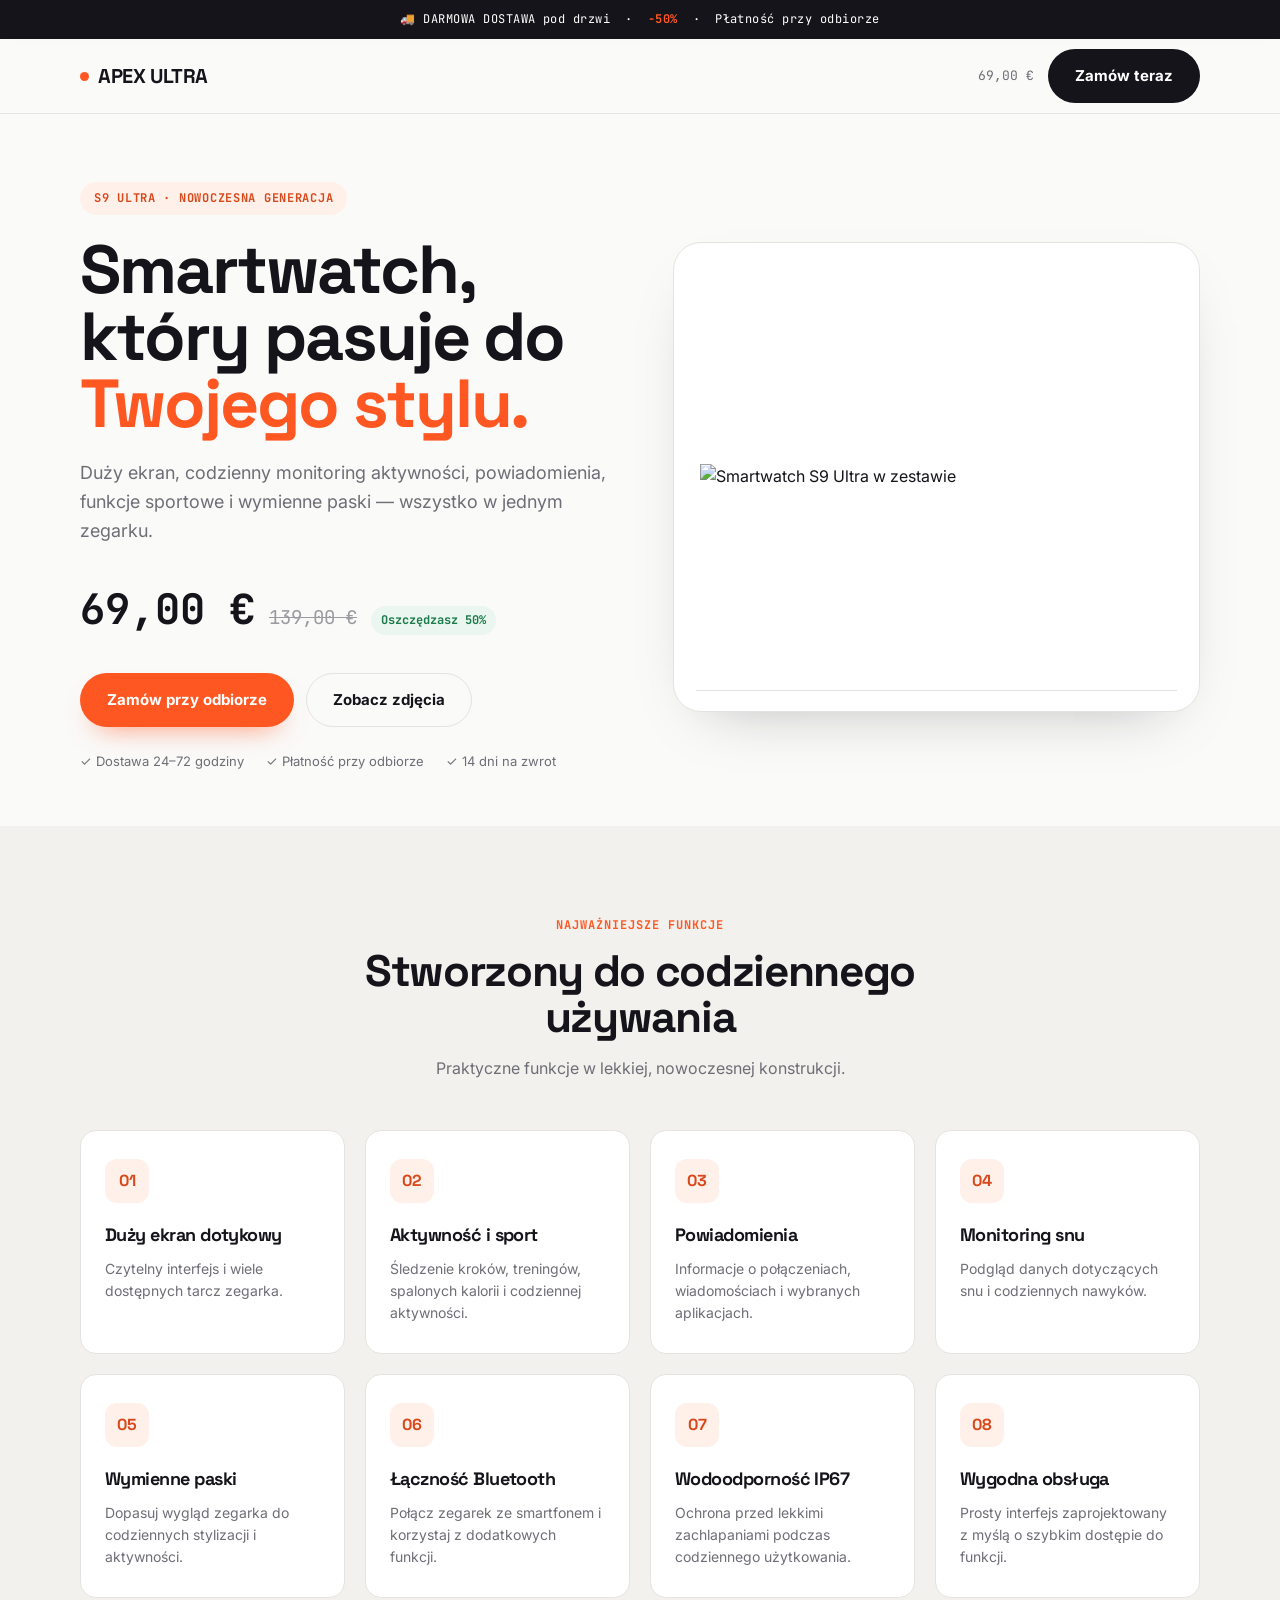
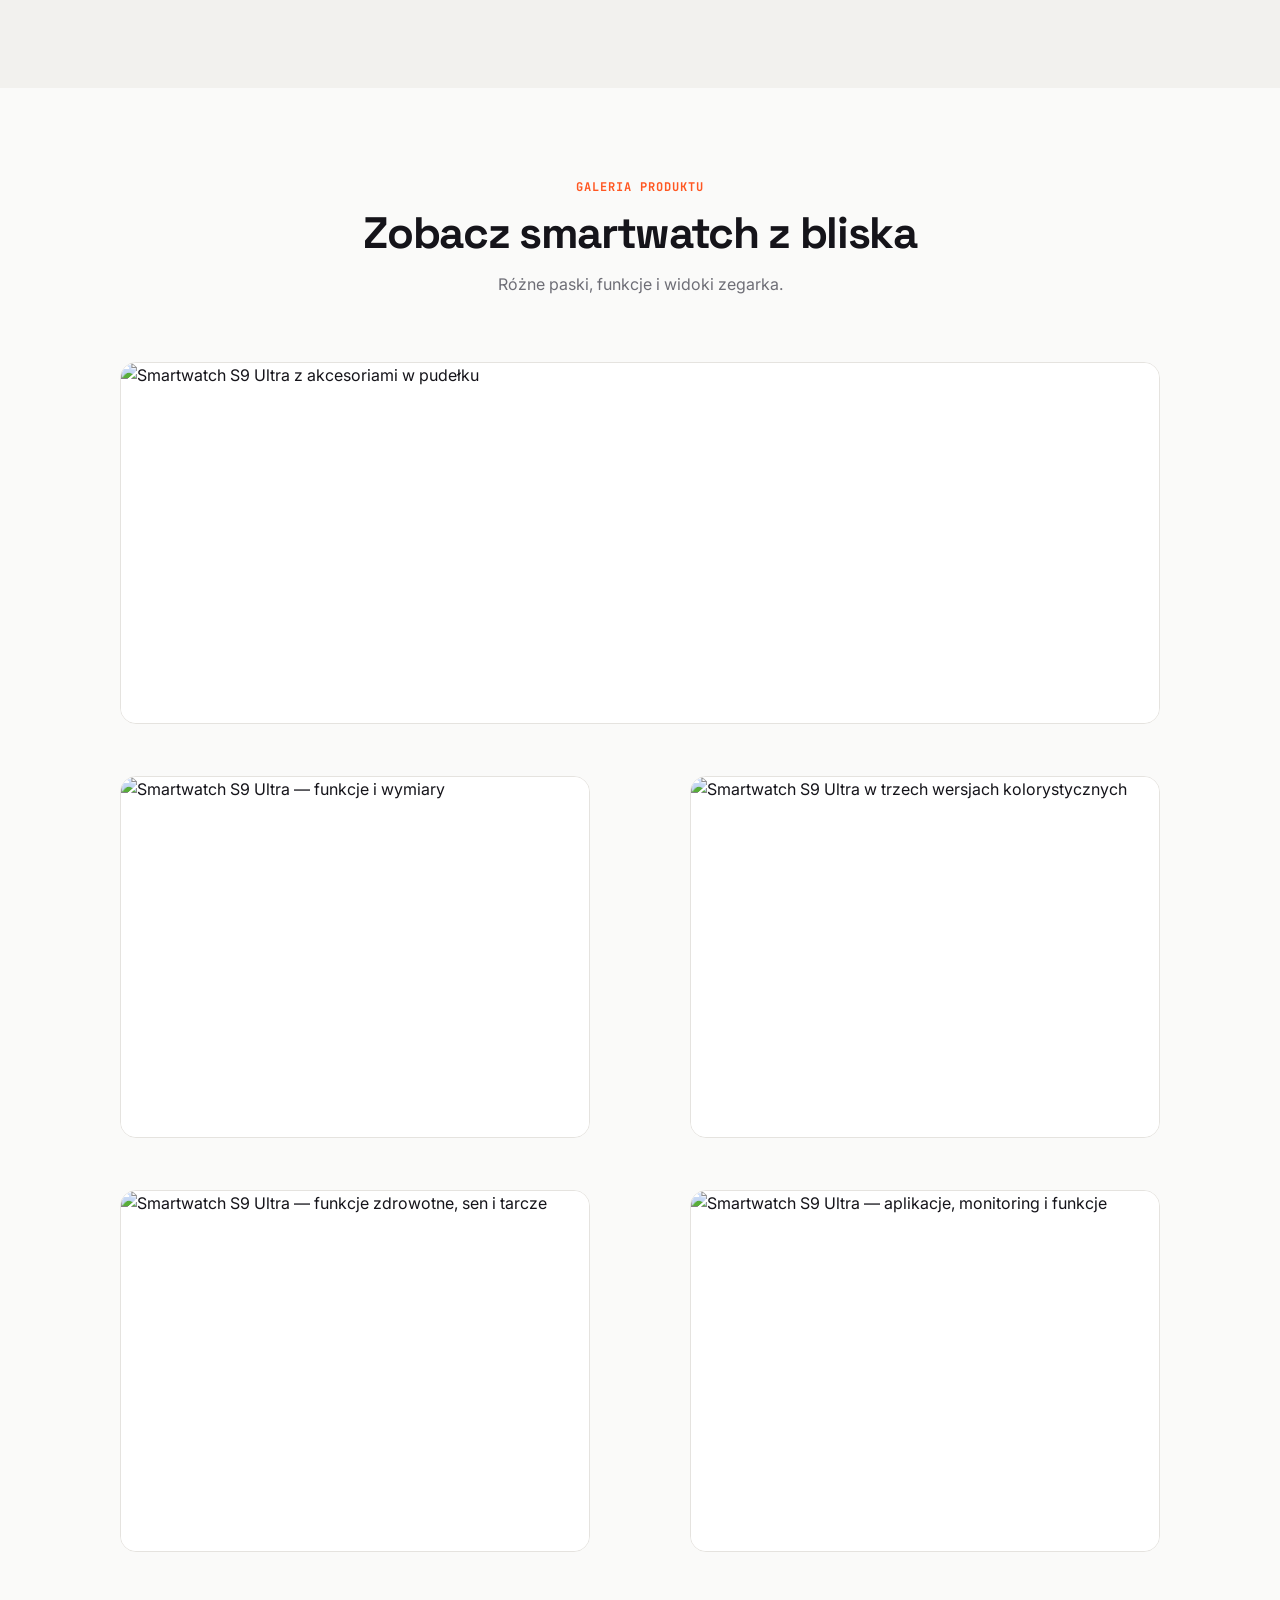
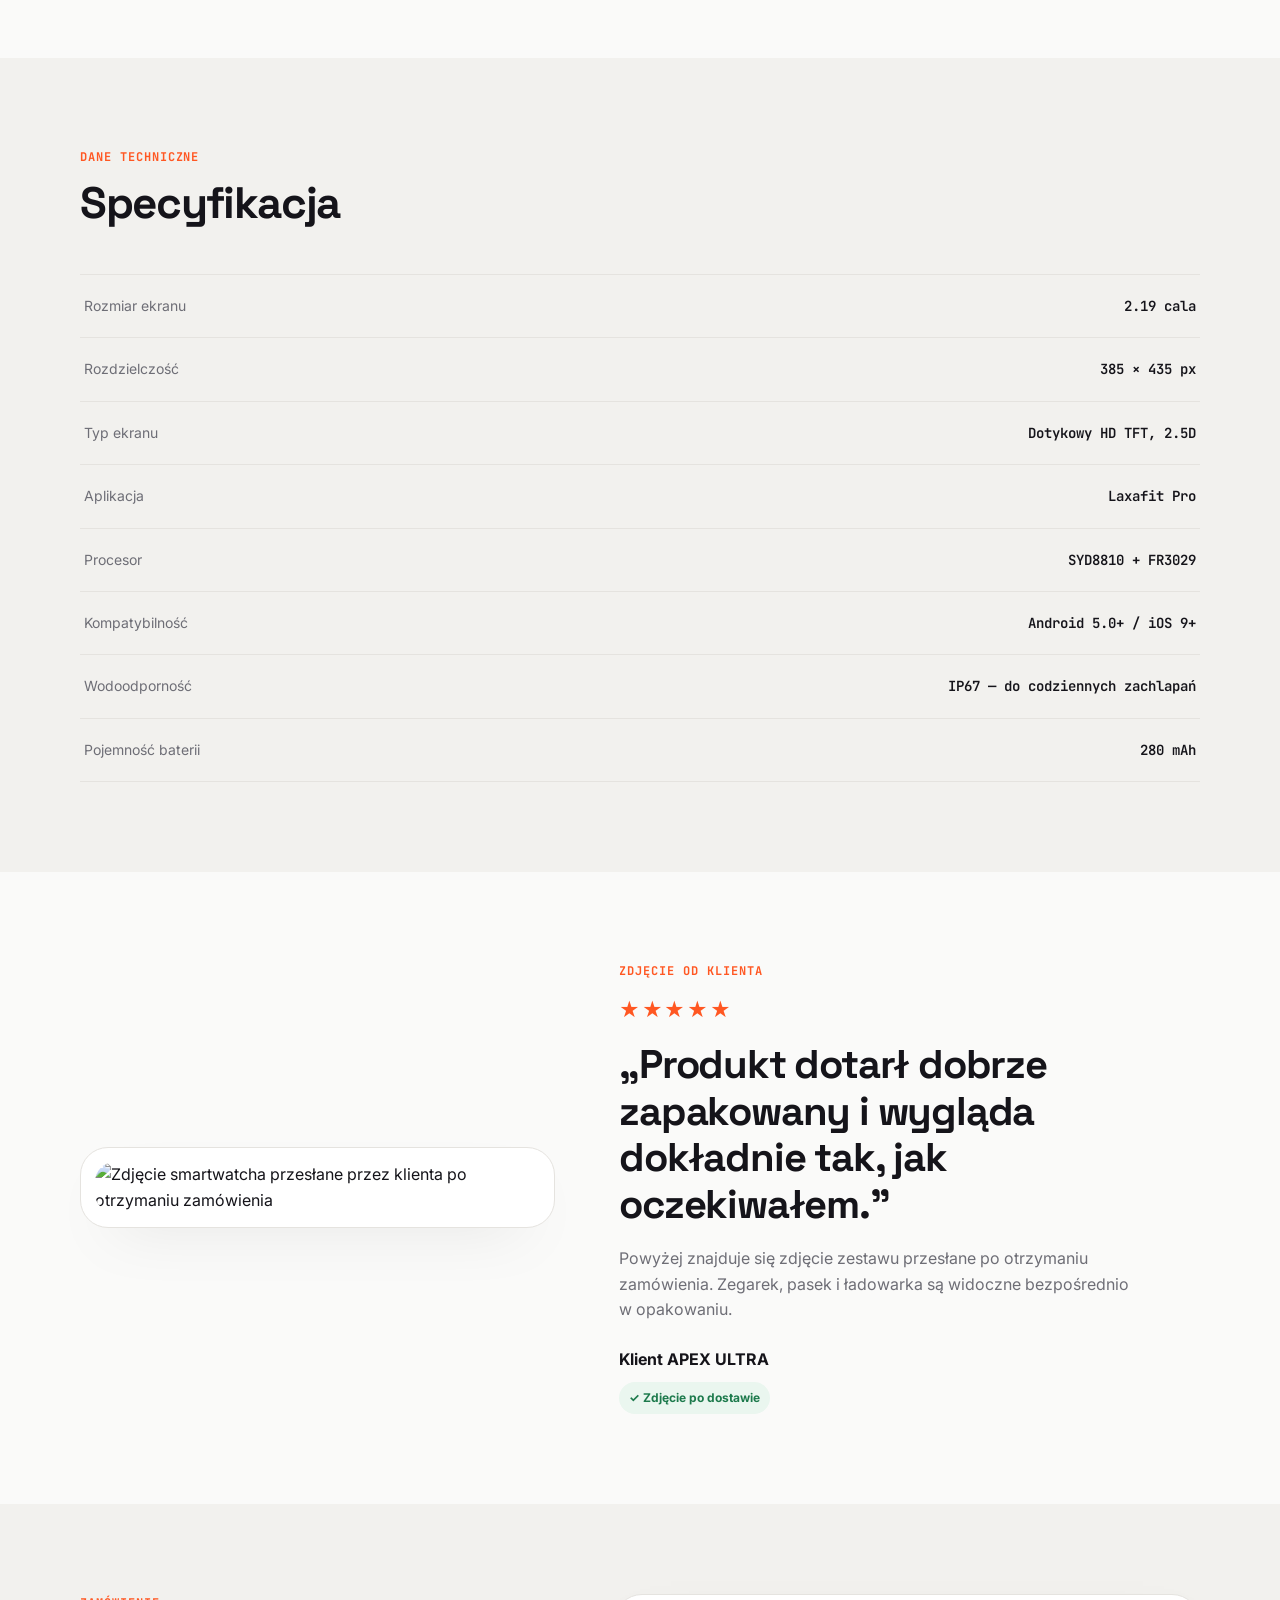
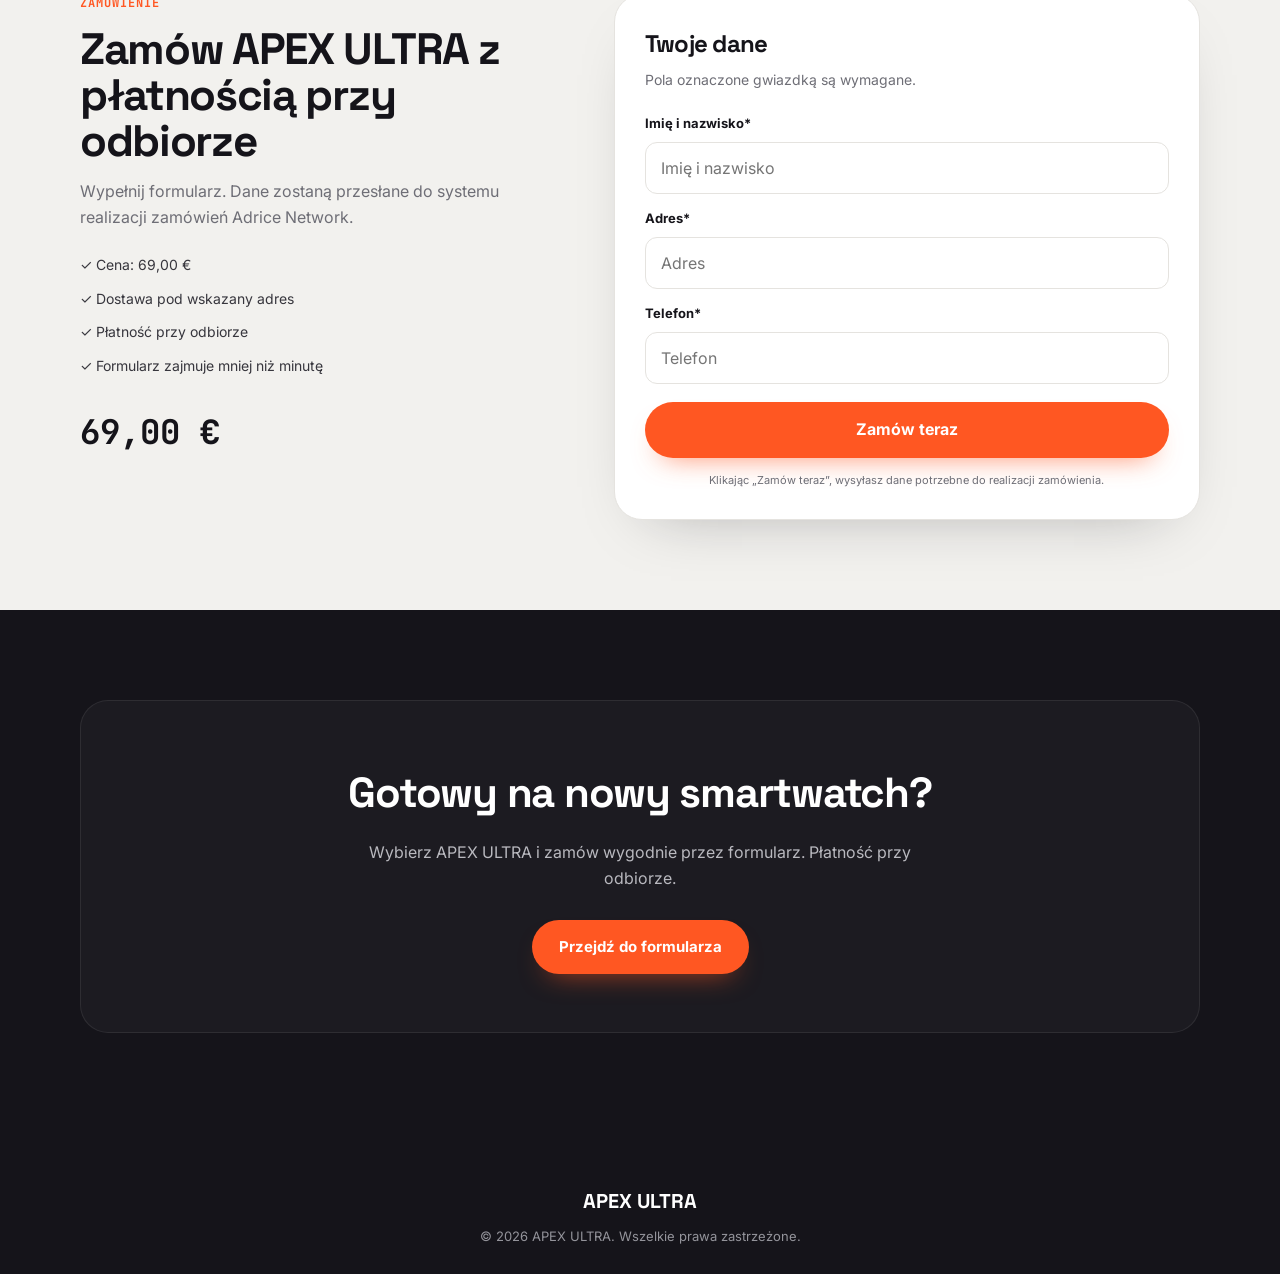
==== commit 25e20cb4: "Add files via upload" ====
--- a/index.html
+++ b/index.html
@@ -1,515 +1,1360 @@
 <!doctype html>
 <html lang="pl">
 <head>
-<meta charset="UTF-8">
-<meta name="viewport" content="width=device-width, initial-scale=1.0">
-<title>APEX ULTRA — Nowoczesne Smartwatche dla Aktywnych | 69 €</title>
-<meta name="description" content="Nowoczesne Smartwatche dla Aktywnych - Poczuj rytm nowoczesności na swoim nadgarstku. Wodoodporność, monitorowanie aktywności i do wielodniowy tracking. Zamów z płatnością przy odbiorze.">
-<link rel="preconnect" href="https://fonts.googleapis.com">
-<link href="https://fonts.googleapis.com/css2?family=Space+Grotesk:wght@500;700&family=Inter:wght@400;500;600;700&family=JetBrains+Mono:wght@500;700&display=swap" rel="stylesheet">
-<style>
-/* ============================================================
-   APEX ULTRA — smartwatch4u.store
-   Design tokens
-   ============================================================ */
-
-:root{
-  --bg:            #FAFAF9;
-  --bg-alt:        #F1F0EE;
-  --ink:           #15141A;
-  --ink-soft:      #3A3942;
-  --steel:         #6E6E76;
-  --steel-light:   #9A9AA1;
-  --hairline:      #E6E5E2;
-  --white:         #FFFFFF;
-  --accent:        #FF5722;
-  --accent-dark:   #D9481A;
-  --accent-tint:   #FFF0EA;
-  --gold:          #F2B705;
-  --success:       #1D7A4C;
-
-  --font-display:  'Space Grotesk', 'Helvetica Neue', Arial, sans-serif;
-  --font-body:     'Inter', 'Helvetica Neue', Arial, sans-serif;
-  --font-mono:     'JetBrains Mono', 'Courier New', monospace;
-
-  --container: 1120px;
-  --radius-s: 6px;
-  --radius-m: 14px;
-  --radius-l: 28px;
-}
-
-*, *::before, *::after{ box-sizing:border-box; }
-html{ scroll-behavior:smooth; }
-body{
-  margin:0;
-  background:var(--bg);
-  color:var(--ink);
-  font-family:var(--font-body);
-  font-size:16px;
-  line-height:1.6;
-  -webkit-font-smoothing:antialiased;
-}
-img{ max-width:100%; display:block; }
-a{ color:inherit; text-decoration:none; }
-ul{ margin:0; padding:0; list-style:none; }
-h1,h2,h3,h4{ font-family:var(--font-display); margin:0; letter-spacing:-0.02em; }
-p{ margin:0; }
-button{ font-family:inherit; cursor:pointer; }
-
-.wrap{
-  max-width:var(--container);
-  margin:0 auto;
-  padding:0 28px;
-}
-
-:focus-visible{
-  outline:2px solid var(--accent);
-  outline-offset:3px;
-}
-
-@media (prefers-reduced-motion: reduce){
-  *{ animation-duration:0.01ms !important; transition-duration:0.01ms !important; scroll-behavior:auto !important; }
-}
-
-/* ---------- Announcement bar ---------- */
-.announce{
-  background:var(--ink);
-  color:var(--white);
-  text-align:center;
-  font-family:var(--font-mono);
-  font-size:12.5px;
-  letter-spacing:0.06em;
-  padding:9px 14px;
-}
-.announce b{ color:var(--accent); font-weight:600; }
-
-/* ---------- Header ---------- */
-.site-header{
-  position:sticky; top:0; z-index:50;
-  background:rgba(250,249,249,0.86);
-  backdrop-filter:blur(10px);
-  border-bottom:1px solid var(--hairline);
-}
-.site-header .wrap{
-  display:flex; align-items:center; justify-content:space-between;
-  height:76px;
-}
-.logo{
-  font-family:var(--font-display);
-  font-weight:700;
-  font-size:20px;
-  letter-spacing:-0.01em;
-  display:flex; align-items:center; gap:8px;
-}
-.logo .dot{
-  width:8px; height:8px; border-radius:50%;
-  background:var(--accent);
-  display:inline-block;
-}
-.header-cta{
-  display:inline-flex; align-items:center; gap:10px;
-  background:var(--ink); color:var(--white);
-  padding:11px 20px; border-radius:999px;
-  font-size:14px; font-weight:600;
-  transition:transform .18s ease, background .18s ease;
-}
-.header-cta:hover{ background:var(--accent-dark); transform:translateY(-1px); }
-.header-price{ font-family:var(--font-mono); color:var(--steel-light); font-size:13px; display:none; }
-@media (min-width:640px){ .header-price{ display:inline; } }
-
-/* ---------- Buttons ---------- */
-.btn{
-  display:inline-flex; align-items:center; justify-content:center; gap:10px;
-  padding:17px 30px;
-  border-radius:999px;
-  font-weight:600; font-size:15.5px;
-  border:1px solid transparent;
-  transition:transform .18s ease, box-shadow .18s ease, background .18s ease;
-}
-.btn-primary{
-  background:var(--accent); color:var(--white);
-  box-shadow:0 10px 24px -10px rgba(255,87,34,0.55);
-}
-.btn-primary:hover{ background:var(--accent-dark); transform:translateY(-2px); box-shadow:0 14px 30px -10px rgba(217,72,26,0.55); }
-.btn-dark{ background:var(--ink); color:var(--white); }
-.btn-dark:hover{ background:#000; transform:translateY(-2px); }
-.btn-ghost{ background:transparent; color:var(--ink); border-color:var(--hairline); }
-.btn-ghost:hover{ border-color:var(--ink); }
-.btn-block{ width:100%; }
-.btn-lg{ padding:19px 36px; font-size:16.5px; }
-
-/* ---------- Hero ---------- */
-.hero{
-  padding:64px 0 40px;
-  overflow:hidden;
-}
-.hero .wrap{
-  display:grid;
-  grid-template-columns:1fr;
-  gap:48px;
-  align-items:center;
-}
-@media (min-width:920px){
-  .hero .wrap{ grid-template-columns:1.05fr 1fr; gap:32px; }
-}
-.eyebrow{
-  display:inline-flex; align-items:center; gap:8px;
-  font-family:var(--font-mono);
-  font-size:12px; letter-spacing:0.08em; text-transform:uppercase;
-  color:var(--accent-dark);
-  background:var(--accent-tint);
-  padding:7px 14px; border-radius:999px;
-  margin-bottom:22px;
-}
-.hero h1{
-  font-size:clamp(38px, 5.6vw, 60px);
-  line-height:1.03;
-  font-weight:700;
-}
-.hero h1 em{
-  font-style:normal;
-  color:var(--accent);
-}
-.hero-sub{
-  margin-top:20px;
-  font-size:18px;
-  color:var(--steel);
-  max-width:46ch;
-}
-.hero-price-row{
-  margin-top:32px;
-  display:flex; align-items:baseline; gap:14px; flex-wrap:wrap;
-}
-.price-now{
-  font-family:var(--font-mono); font-weight:700;
-  font-size:40px; color:var(--ink);
-}
-.price-was{
-  font-family:var(--font-mono);
-  font-size:19px; color:var(--steel-light);
-  text-decoration:line-through;
-}
-.price-save{
-  font-family:var(--font-mono);
-  font-size:13px; font-weight:600;
-  color:var(--success);
-  background:#EAF6EF; padding:5px 10px; border-radius:999px;
-}
-.hero-actions{ margin-top:30px; display:flex; gap:14px; flex-wrap:wrap; }
-.hero-meta{
-  margin-top:26px; display:flex; gap:22px; flex-wrap:wrap;
-  font-size:13.5px; color:var(--steel);
-}
-.hero-meta span{ display:inline-flex; align-items:center; gap:7px; }
-
-.hero-visual{
-  position:relative;
-  display:flex; align-items:center; justify-content:center;
-  background:radial-gradient(circle at 50% 38%, #FFFFFF 0%, var(--bg-alt) 68%);
-  border-radius:var(--radius-l);
-  padding:34px 34px 96px 34px;
-  min-height:460px;
-  overflow:hidden;
-}
-.hero-visual::before{
-  content:'';
-  position:absolute;
-  width:340px; height:340px;
-  border-radius:50%;
-  background:radial-gradient(circle, rgba(255,87,34,0.14) 0%, rgba(255,87,34,0) 70%);
-  z-index:0;
-}
-.hero-visual img{
-  position:relative; z-index:1;
-  width:100%; max-width:480px;
-  filter:drop-shadow(0 36px 46px -16px rgba(20,20,25,0.38)) drop-shadow(0 10px 18px -8px rgba(20,20,25,0.22));
-  transition:transform .4s ease;
-}
-.hero-visual:hover img{ transform:translateY(-4px) scale(1.015); }
-@media (max-width:640px){
-  .hero-visual{ min-height:340px; padding:18px; }
-  .hero-visual img{ max-width:100%; }
-}
-
-/* ---------- Section shell ---------- */
-.section{ padding:88px 0; }
-.section-alt{ background:var(--bg-alt); }
-.section-dark{ background:var(--ink); color:var(--white); }
-.section-head{
-  max-width:640px;
-  margin:0 auto 52px;
-  text-align:center;
-}
-.section-head.left{ margin-left:0; text-align:left; }
-.section-title{
-  font-size:clamp(28px, 3.6vw, 40px);
-  font-weight:700;
-}
-.section-kicker{
-  font-family:var(--font-mono);
-  font-size:12px; letter-spacing:0.08em; text-transform:uppercase;
-  color:var(--accent);
-  display:block; margin-bottom:14px;
-}
-.section-dark .section-kicker{ color:var(--accent); }
-.section-desc{
-  margin-top:16px; color:var(--steel); font-size:16.5px;
-}
-.section-dark .section-desc{ color:#B9B9BF; }
-
-/* ---------- Feature grid ---------- */
-.feature-grid{
-  display:grid; gap:22px;
-  grid-template-columns:1fr;
-}
-@media (min-width:720px){ .feature-grid{ grid-template-columns:repeat(3,1fr); } }
-.feature-card{
-  background:var(--white);
-  border:1px solid var(--hairline);
-  border-radius:var(--radius-m);
-  padding:30px 26px;
-  transition:box-shadow .2s ease, transform .2s ease;
-}
-.feature-card:hover{ box-shadow:0 20px 40px -24px rgba(20,20,25,0.25); transform:translateY(-3px); }
-.feature-icon{
-  width:46px; height:46px; border-radius:12px;
-  background:var(--accent-tint); color:var(--accent-dark);
-  display:flex; align-items:center; justify-content:center;
-  margin-bottom:18px;
-  font-family: var(--font-display);
-  font-weight: bold;
-}
-.feature-card h3{ font-size:18px; margin-bottom:9px; }
-.feature-card p{ color:var(--steel); font-size:15px; }
-
-/* ---------- Specs ---------- */
-.specs-wrap{
-  display:grid; gap:0;
-  grid-template-columns:1fr;
-  border-top:1px solid var(--hairline);
-}
-.spec-row{
-  display:grid; grid-template-columns:1fr 1fr;
-  gap:12px;
-  padding:20px 4px;
-  border-bottom:1px solid var(--hairline);
-  align-items:baseline;
-}
-.spec-row dt{ color:var(--steel); font-size:14.5px; }
-.spec-row dd{ margin:0; font-family:var(--font-mono); font-weight:600; font-size:15.5px; text-align:right; }
-
-/* ---------- CTA banner ---------- */
-.cta-banner{
-  border-radius:var(--radius-l);
-  background:var(--ink);
-  color:var(--white);
-  padding:56px 40px;
-  text-align:center;
-}
-.cta-banner h2{ font-size:clamp(26px,4vw,36px); }
-.cta-banner p{ margin-top:14px; color:#B9B9BF; max-width: 60ch; margin-left: auto; margin-right: auto;}
-.cta-banner .btn{ margin-top:28px; }
-
-/* ---------- Footer ---------- */
-.site-footer{
-  background:var(--ink); color:#D6D6DA;
-  padding:64px 0 30px;
-  text-align: center;
-}
-.footer-logo{ color:var(--white); font-family:var(--font-display); font-weight:700; font-size:19px; }
-</style>
-
-<script src="https://offers.adricenetwork.com/trk.min.js" async defer></script>
-<script src="https://offers.adricenetwork.com/forms/tmfp/" crossorigin="anonymous" defer></script>
-<!-- Meta Pixel Code -->
-<script>
-!function(f,b,e,v,n,t,s)
-{if(f.fbq)return;n=f.fbq=function(){n.callMethod?
-n.callMethod.apply(n,arguments):n.queue.push(arguments)};
-if(!f._fbq)f._fbq=n;n.push=n;n.loaded=!0;n.version='2.0';
-n.queue=[];t=b.createElement(e);t.async=!0;
-t.src=v;s=b.getElementsByTagName(e)[0];
-s.parentNode.insertBefore(t,s)}(window, document,'script',
-'https://connect.facebook.net/en_US/fbevents.js');
-fbq('init', '1576911387464284');
-fbq('track', 'PageView');
-</script>
-<noscript><img height="1" width="1" style="display:none"
-src="https://www.facebook.com/tr?id=1576911387464284&ev=PageView&noscript=1"
-/></noscript>
-<!-- End Meta Pixel Code -->
-<script>
-  fbq('track', 'ViewContent', {
-    value: 9,
-  });
-</script>
+  <meta charset="UTF-8">
+  <meta name="viewport" content="width=device-width, initial-scale=1.0">
+
+  <title>APEX ULTRA — Smartwatch S9 Ultra | 69 €</title>
+  <meta name="description" content="APEX ULTRA S9 Ultra — nowoczesny smartwatch z dużym ekranem, monitoringiem aktywności, powiadomieniami i wymiennymi paskami. Zamów z płatnością przy odbiorze.">
+
+  <meta name="theme-color" content="#FAFAF9">
+
+  <link rel="preconnect" href="https://fonts.googleapis.com">
+  <link rel="preconnect" href="https://fonts.gstatic.com" crossorigin>
+  <link href="https://fonts.googleapis.com/css2?family=Space+Grotesk:wght@500;600;700&family=Inter:wght@400;500;600;700&family=JetBrains+Mono:wght@500;600;700&display=swap" rel="stylesheet">
+
+  <style>
+    :root{
+      --bg:#FAFAF9;
+      --bg-alt:#F2F1EE;
+      --white:#FFFFFF;
+      --ink:#15141A;
+      --ink-soft:#37363D;
+      --steel:#6E6E76;
+      --steel-light:#9A9AA1;
+      --hairline:#E5E3DF;
+      --accent:#FF5722;
+      --accent-dark:#D9481A;
+      --accent-soft:#FFF0EA;
+      --success:#1D7A4C;
+
+      --font-display:'Space Grotesk','Helvetica Neue',Arial,sans-serif;
+      --font-body:'Inter','Helvetica Neue',Arial,sans-serif;
+      --font-mono:'JetBrains Mono','Courier New',monospace;
+
+      --container:1120px;
+      --radius-s:8px;
+      --radius-m:16px;
+      --radius-l:28px;
+      --shadow:0 24px 60px -36px rgba(21,20,26,.35);
+    }
+
+    *,*::before,*::after{box-sizing:border-box}
+
+    html{
+      scroll-behavior:smooth;
+      background:var(--bg);
+    }
+
+    body{
+      margin:0;
+      background:var(--bg);
+      color:var(--ink);
+      font-family:var(--font-body);
+      font-size:16px;
+      line-height:1.6;
+      -webkit-font-smoothing:antialiased;
+      text-rendering:optimizeLegibility;
+      overflow-x:hidden;
+    }
+
+    img{
+      display:block;
+      max-width:100%;
+    }
+
+    a{
+      color:inherit;
+      text-decoration:none;
+    }
+
+    button,
+    input{
+      font:inherit;
+    }
+
+    button{
+      cursor:pointer;
+    }
+
+    h1,h2,h3,h4,p{
+      margin:0;
+    }
+
+    h1,h2,h3,h4{
+      font-family:var(--font-display);
+      letter-spacing:-.03em;
+    }
+
+    .wrap{
+      width:min(100% - 40px,var(--container));
+      margin:0 auto;
+    }
+
+    :focus-visible{
+      outline:2px solid var(--accent);
+      outline-offset:3px;
+    }
+
+    @media (prefers-reduced-motion:reduce){
+      *,
+      *::before,
+      *::after{
+        animation-duration:.01ms!important;
+        animation-iteration-count:1!important;
+        transition-duration:.01ms!important;
+        scroll-behavior:auto!important;
+      }
+    }
+
+    /* =========================
+       TOP BAR
+    ========================== */
+    .announce{
+      background:var(--ink);
+      color:var(--white);
+      text-align:center;
+      padding:10px 14px;
+      font-family:var(--font-mono);
+      font-size:12px;
+      letter-spacing:.04em;
+    }
+
+    .announce strong{
+      color:var(--accent);
+    }
+
+    /* =========================
+       HEADER
+    ========================== */
+    .site-header{
+      position:sticky;
+      top:0;
+      z-index:100;
+      background:rgba(250,250,249,.92);
+      backdrop-filter:blur(12px);
+      -webkit-backdrop-filter:blur(12px);
+      border-bottom:1px solid rgba(229,227,223,.9);
+    }
+
+    .header-inner{
+      min-height:74px;
+      display:flex;
+      align-items:center;
+      justify-content:space-between;
+      gap:24px;
+    }
+
+    .logo{
+      display:inline-flex;
+      align-items:center;
+      gap:9px;
+      font-family:var(--font-display);
+      font-size:20px;
+      font-weight:700;
+      letter-spacing:-.02em;
+    }
+
+    .logo-dot{
+      width:9px;
+      height:9px;
+      border-radius:50%;
+      background:var(--accent);
+      flex:0 0 auto;
+    }
+
+    .header-actions{
+      display:flex;
+      align-items:center;
+      gap:14px;
+    }
+
+    .header-price{
+      display:none;
+      font-family:var(--font-mono);
+      color:var(--steel);
+      font-size:13px;
+    }
+
+    @media (min-width:680px){
+      .header-price{display:inline}
+    }
+
+    /* =========================
+       BUTTONS
+    ========================== */
+    .btn{
+      appearance:none;
+      border:1px solid transparent;
+      display:inline-flex;
+      align-items:center;
+      justify-content:center;
+      gap:9px;
+      border-radius:999px;
+      min-height:52px;
+      padding:14px 26px;
+      font-weight:700;
+      font-size:15px;
+      transition:transform .2s ease,box-shadow .2s ease,background .2s ease,border-color .2s ease;
+    }
+
+    .btn-primary{
+      background:var(--accent);
+      color:var(--white);
+      box-shadow:0 14px 28px -16px rgba(255,87,34,.75);
+    }
+
+    .btn-primary:hover{
+      background:var(--accent-dark);
+      transform:translateY(-2px);
+    }
+
+    .btn-dark{
+      background:var(--ink);
+      color:var(--white);
+    }
+
+    .btn-dark:hover{
+      background:#000;
+      transform:translateY(-2px);
+    }
+
+    .btn-ghost{
+      background:transparent;
+      color:var(--ink);
+      border-color:var(--hairline);
+    }
+
+    .btn-ghost:hover{
+      border-color:var(--ink);
+    }
+
+    .btn-block{
+      width:100%;
+    }
+
+    /* =========================
+       HERO
+    ========================== */
+    .hero{
+      padding:68px 0 54px;
+      overflow:hidden;
+    }
+
+    .hero-grid{
+      display:grid;
+      grid-template-columns:1fr;
+      gap:48px;
+      align-items:center;
+    }
+
+    @media (min-width:920px){
+      .hero-grid{
+        grid-template-columns:1.02fr .98fr;
+        gap:44px;
+      }
+    }
+
+    .eyebrow{
+      display:inline-flex;
+      align-items:center;
+      gap:8px;
+      background:var(--accent-soft);
+      color:var(--accent-dark);
+      border-radius:999px;
+      padding:7px 14px;
+      margin-bottom:22px;
+      font-family:var(--font-mono);
+      font-size:12px;
+      font-weight:700;
+      letter-spacing:.06em;
+      text-transform:uppercase;
+    }
+
+    .hero h1{
+      font-size:clamp(42px,6.2vw,68px);
+      line-height:.98;
+      max-width:760px;
+    }
+
+    .hero h1 em{
+      color:var(--accent);
+      font-style:normal;
+    }
+
+    .hero-sub{
+      margin-top:22px;
+      color:var(--steel);
+      font-size:18px;
+      max-width:54ch;
+    }
+
+    .hero-price-row{
+      margin-top:30px;
+      display:flex;
+      align-items:baseline;
+      flex-wrap:wrap;
+      gap:14px;
+    }
+
+    .price-now{
+      font-family:var(--font-mono);
+      font-size:42px;
+      font-weight:700;
+    }
+
+    .price-was{
+      font-family:var(--font-mono);
+      font-size:19px;
+      color:var(--steel-light);
+      text-decoration:line-through;
+    }
+
+    .price-save{
+      color:var(--success);
+      background:#EAF6EF;
+      border-radius:999px;
+      padding:5px 10px;
+      font-family:var(--font-mono);
+      font-size:12px;
+      font-weight:700;
+    }
+
+    .hero-actions{
+      margin-top:30px;
+      display:flex;
+      flex-wrap:wrap;
+      gap:12px;
+    }
+
+    .hero-meta{
+      margin-top:24px;
+      display:flex;
+      gap:18px 22px;
+      flex-wrap:wrap;
+      color:var(--steel);
+      font-size:13px;
+    }
+
+    .hero-visual{
+      position:relative;
+      min-height:470px;
+      border:1px solid var(--hairline);
+      border-radius:var(--radius-l);
+      background:var(--white);
+      display:flex;
+      align-items:center;
+      justify-content:center;
+      padding:26px;
+      overflow:hidden;
+      box-shadow:var(--shadow);
+    }
+
+    .hero-visual::after{
+      content:"";
+      position:absolute;
+      left:22px;
+      right:22px;
+      bottom:20px;
+      height:1px;
+      background:var(--hairline);
+    }
+
+    .hero-image{
+      width:100%;
+      max-width:500px;
+      max-height:430px;
+      object-fit:contain;
+      transition:transform .35s ease;
+    }
+
+    .hero-visual:hover .hero-image{
+      transform:translateY(-4px) scale(1.01);
+    }
+
+    /* =========================
+       GENERAL SECTIONS
+    ========================== */
+    .section{
+      padding:90px 0;
+    }
+
+    .section-alt{
+      background:var(--bg-alt);
+    }
+
+    .section-dark{
+      background:var(--ink);
+      color:var(--white);
+    }
+
+    .section-head{
+      max-width:700px;
+      margin:0 auto 48px;
+      text-align:center;
+    }
+
+    .section-head.left{
+      text-align:left;
+      margin-left:0;
+    }
+
+    .section-kicker{
+      display:block;
+      margin-bottom:13px;
+      color:var(--accent);
+      font-family:var(--font-mono);
+      font-size:12px;
+      font-weight:700;
+      letter-spacing:.08em;
+      text-transform:uppercase;
+    }
+
+    .section-title{
+      font-size:clamp(30px,4.4vw,44px);
+      line-height:1.05;
+    }
+
+    .section-desc{
+      margin-top:16px;
+      color:var(--steel);
+      font-size:16px;
+    }
+
+    .section-dark .section-desc{
+      color:#B9B9BF;
+    }
+
+    /* =========================
+       FEATURES
+    ========================== */
+    .feature-grid{
+      display:grid;
+      grid-template-columns:1fr;
+      gap:20px;
+    }
+
+    @media (min-width:720px){
+      .feature-grid{
+        grid-template-columns:repeat(2,1fr);
+      }
+    }
+
+    @media (min-width:980px){
+      .feature-grid{
+        grid-template-columns:repeat(4,1fr);
+      }
+    }
+
+    .feature-card{
+      background:var(--white);
+      border:1px solid var(--hairline);
+      border-radius:var(--radius-m);
+      padding:28px 24px;
+      transition:transform .2s ease,box-shadow .2s ease;
+    }
+
+    .feature-card:hover{
+      transform:translateY(-3px);
+      box-shadow:0 22px 45px -34px rgba(21,20,26,.42);
+    }
+
+    .feature-icon{
+      width:44px;
+      height:44px;
+      border-radius:12px;
+      display:flex;
+      align-items:center;
+      justify-content:center;
+      background:var(--accent-soft);
+      color:var(--accent-dark);
+      margin-bottom:18px;
+      font-family:var(--font-display);
+      font-weight:700;
+    }
+
+    .feature-card h3{
+      font-size:18px;
+      margin-bottom:8px;
+    }
+
+    .feature-card p{
+      color:var(--steel);
+      font-size:14px;
+    }
+
+    /* =========================
+       PRODUCT GALLERY
+    ========================== */
+    .gallery-grid{
+      display:grid;
+      grid-template-columns:1fr;
+      gap:20px;
+    }
+
+    @media (min-width:720px){
+      .gallery-grid{
+        grid-template-columns:repeat(2,1fr);
+      }
+    }
+
+    .gallery-card{
+      background:var(--white);
+      border:1px solid var(--hairline);
+      border-radius:var(--radius-m);
+      overflow:hidden;
+      min-height:360px;
+      display:flex;
+      align-items:center;
+      justify-content:center;
+    }
+
+    .gallery-card img{
+      width:100%;
+      height:100%;
+      min-height:360px;
+      max-height:560px;
+      object-fit:contain;
+      background:#fff;
+    }
+
+    .gallery-card-wide{
+      grid-column:1/-1;
+    }
+
+    /* =========================
+       SPECS
+    ========================== */
+    .specs-wrap{
+      border-top:1px solid var(--hairline);
+      margin:0;
+    }
+
+    .spec-row{
+      display:grid;
+      grid-template-columns:1fr 1fr;
+      gap:18px;
+      padding:20px 4px;
+      border-bottom:1px solid var(--hairline);
+      align-items:start;
+    }
+
+    .spec-row dt{
+      color:var(--steel);
+      font-size:14px;
+    }
+
+    .spec-row dd{
+      margin:0;
+      text-align:right;
+      font-family:var(--font-mono);
+      font-weight:600;
+      font-size:14px;
+    }
+
+    @media (max-width:600px){
+      .spec-row{
+        grid-template-columns:1fr;
+        gap:5px;
+      }
+
+      .spec-row dd{
+        text-align:left;
+      }
+    }
+
+    /* =========================
+       REVIEW
+    ========================== */
+    .review-layout{
+      display:grid;
+      grid-template-columns:1fr;
+      gap:36px;
+      align-items:center;
+    }
+
+    @media (min-width:880px){
+      .review-layout{
+        grid-template-columns:.9fr 1.1fr;
+        gap:64px;
+      }
+    }
+
+    .review-photo{
+      background:var(--white);
+      border-radius:var(--radius-l);
+      border:1px solid var(--hairline);
+      padding:14px;
+      box-shadow:var(--shadow);
+    }
+
+    .review-photo img{
+      width:100%;
+      max-height:650px;
+      object-fit:contain;
+      border-radius:20px;
+      background:#fff;
+    }
+
+    .review-stars{
+      color:var(--accent);
+      letter-spacing:.08em;
+      font-size:20px;
+      margin-bottom:16px;
+    }
+
+    .review-quote{
+      font-family:var(--font-display);
+      font-size:clamp(27px,3.8vw,40px);
+      line-height:1.16;
+    }
+
+    .review-copy{
+      margin-top:18px;
+      color:var(--steel);
+      font-size:16px;
+      max-width:52ch;
+    }
+
+    .review-author{
+      margin-top:24px;
+      font-weight:700;
+    }
+
+    .review-badge{
+      display:inline-flex;
+      align-items:center;
+      gap:8px;
+      margin-top:10px;
+      border-radius:999px;
+      background:#EAF6EF;
+      color:var(--success);
+      padding:6px 10px;
+      font-size:12px;
+      font-weight:700;
+    }
+
+    /* =========================
+       ORDER
+    ========================== */
+    .order-grid{
+      display:grid;
+      grid-template-columns:1fr;
+      gap:36px;
+      align-items:start;
+    }
+
+    @media (min-width:920px){
+      .order-grid{
+        grid-template-columns:.9fr 1.1fr;
+        gap:54px;
+      }
+    }
+
+    .order-summary{
+      position:sticky;
+      top:112px;
+    }
+
+    .order-summary h2{
+      font-size:clamp(32px,4vw,44px);
+      line-height:1.05;
+    }
+
+    .order-summary p{
+      margin-top:15px;
+      color:var(--steel);
+      max-width:50ch;
+    }
+
+    .order-points{
+      margin-top:24px;
+      display:grid;
+      gap:11px;
+      color:var(--ink-soft);
+      font-size:14px;
+    }
+
+    .order-price{
+      margin-top:28px;
+      font-family:var(--font-mono);
+      font-size:34px;
+      font-weight:700;
+    }
+
+    .order-card{
+      background:var(--white);
+      border:1px solid var(--hairline);
+      border-radius:var(--radius-l);
+      padding:30px;
+      box-shadow:var(--shadow);
+    }
+
+    .order-card h3{
+      font-size:24px;
+      margin-bottom:6px;
+    }
+
+    .order-card .order-note{
+      color:var(--steel);
+      font-size:14px;
+      margin-bottom:22px;
+    }
+
+    .tm-order-form{
+      display:grid;
+      gap:14px;
+    }
+
+    .tm-order-form label{
+      display:block;
+      font-size:13px;
+      font-weight:700;
+      margin-bottom:-6px;
+    }
+
+    .tm-order-form input[type="text"],
+    .tm-order-form input[type="tel"]{
+      width:100%;
+      height:52px;
+      border:1px solid var(--hairline);
+      background:#fff;
+      color:var(--ink);
+      border-radius:12px;
+      padding:0 15px;
+      outline:none;
+      transition:border-color .18s ease,box-shadow .18s ease;
+    }
+
+    .tm-order-form input[type="text"]:focus,
+    .tm-order-form input[type="tel"]:focus{
+      border-color:var(--accent);
+      box-shadow:0 0 0 3px rgba(255,87,34,.12);
+    }
+
+    .tm-order-form button[type="submit"]{
+      width:100%;
+      min-height:56px;
+      border:0;
+      border-radius:999px;
+      background:var(--accent);
+      color:#fff;
+      font-weight:700;
+      font-size:16px;
+      margin-top:4px;
+      box-shadow:0 14px 28px -16px rgba(255,87,34,.75);
+      transition:background .18s ease,transform .18s ease;
+    }
+
+    .tm-order-form button[type="submit"]:hover{
+      background:var(--accent-dark);
+      transform:translateY(-1px);
+    }
+
+    .form-small{
+      text-align:center;
+      color:var(--steel);
+      font-size:11px;
+      margin-top:14px;
+    }
+
+    /* =========================
+       FINAL CTA
+    ========================== */
+    .cta-banner{
+      border:1px solid rgba(255,255,255,.08);
+      border-radius:var(--radius-l);
+      padding:58px 38px;
+      text-align:center;
+      background:#1C1B21;
+    }
+
+    .cta-banner h2{
+      font-size:clamp(30px,4vw,42px);
+    }
+
+    .cta-banner p{
+      max-width:58ch;
+      margin:14px auto 0;
+      color:#B9B9BF;
+    }
+
+    .cta-banner .btn{
+      margin-top:28px;
+    }
+
+    /* =========================
+       FOOTER
+    ========================== */
+    .site-footer{
+      background:var(--ink);
+      color:#D6D6DA;
+      padding:62px 0 28px;
+      text-align:center;
+    }
+
+    .footer-logo{
+      color:#fff;
+      font-family:var(--font-display);
+      font-size:20px;
+      font-weight:700;
+    }
+
+    .footer-copy{
+      margin-top:9px;
+      color:#94949B;
+      font-size:13px;
+    }
+
+    /* =========================
+       MOBILE
+    ========================== */
+    @media (max-width:700px){
+      .wrap{
+        width:min(100% - 28px,var(--container));
+      }
+
+      .header-inner{
+        min-height:66px;
+      }
+
+      .logo{
+        font-size:17px;
+      }
+
+      .header-actions .btn{
+        min-height:44px;
+        padding:10px 16px;
+        font-size:13px;
+      }
+
+      .hero{
+        padding:46px 0 42px;
+      }
+
+      .hero-sub{
+        font-size:16px;
+      }
+
+      .hero-visual{
+        min-height:350px;
+        padding:16px;
+      }
+
+      .section{
+        padding:70px 0;
+      }
+
+      .gallery-card,
+      .gallery-card img{
+        min-height:260px;
+      }
+
+      .order-summary{
+        position:static;
+      }
+
+      .order-card{
+        padding:22px;
+      }
+
+      .cta-banner{
+        padding:42px 22px;
+      }
+    }
+  </style>
+
+  <!-- Adrice Network tracking -->
+  <script src="https://offers.adricenetwork.com/trk.min.js" async defer></script>
+  <script src="https://offers.adricenetwork.com/forms/tmfp/" crossorigin="anonymous" defer></script>
+
+  <!-- Meta Pixel -->
+  <script>
+    !function(f,b,e,v,n,t,s){
+      if(f.fbq)return;
+      n=f.fbq=function(){n.callMethod?n.callMethod.apply(n,arguments):n.queue.push(arguments)};
+      if(!f._fbq)f._fbq=n;
+      n.push=n;
+      n.loaded=!0;
+      n.version='2.0';
+      n.queue=[];
+      t=b.createElement(e);
+      t.async=!0;
+      t.src=v;
+      s=b.getElementsByTagName(e)[0];
+      s.parentNode.insertBefore(t,s)
+    }(window,document,'script','https://connect.facebook.net/en_US/fbevents.js');
+
+    fbq('init','1576911387464284');
+    fbq('track','PageView');
+    fbq('track','ViewContent',{value:9,currency:'EUR'});
+  </script>
+
+  <noscript>
+    <img height="1" width="1" style="display:none"
+      src="https://www.facebook.com/tr?id=1576911387464284&ev=PageView&noscript=1"
+      alt="">
+  </noscript>
 </head>
+
 <body>
 
-<div class="announce">🚚 DARMOWA DOSTAWA pod drzwi &nbsp;·&nbsp; <b>-50%</b> tylko dziś &nbsp;·&nbsp; Płatność przy odbiorze</div>
-
-<header class="site-header">
-  <div class="wrap">
-    <a href="index.html" class="logo"><span class="dot"></span>APEX ULTRA</a>
-    <a href="order.html" class="header-cta">
-      <span class="header-price">69,00 €</span>
-      Zamów teraz
-    </a>
+  <div class="announce">
+    🚚 DARMOWA DOSTAWA pod drzwi &nbsp;·&nbsp;
+    <strong>-50%</strong> &nbsp;·&nbsp;
+    Płatność przy odbiorze
   </div>
-</header>
-
-<main>
-  <!-- HERO -->
-  <section class="hero">
-    <div class="wrap">
-      <div class="hero-copy">
-        <span class="eyebrow">Nowoczesna Generacja · 2026</span>
-        <h1>Nowoczesne Smartwatche dla Aktywnych -<br><em>Wybierz</em> Swój Styl!</h1>
-        <p class="hero-sub">Poczuj rytm nowoczesności na swoim nadgarstku z naszą najnowszą kolekcją smartwatchy! Idealne dla sportowców, entuzjastów fitnessu oraz każdego, kto chce być zawsze na bieżąco z najnowszymi trendami technologicznymi.</p>
-
-        <div class="hero-price-row">
-          <span class="price-now">69,00 €</span>
-          <span class="price-was">139,00 €</span>
-          <span class="price-save">Oszczędzasz 50%</span>
+
+  <header class="site-header">
+    <div class="wrap header-inner">
+      <a href="#top" class="logo" aria-label="APEX ULTRA — strona główna">
+        <span class="logo-dot"></span>
+        APEX ULTRA
+      </a>
+
+      <div class="header-actions">
+        <span class="header-price">69,00 €</span>
+        <a href="#zamowienie" class="btn btn-dark">Zamów teraz</a>
+      </div>
+    </div>
+  </header>
+
+  <main id="top">
+
+    <!-- HERO -->
+    <section class="hero">
+      <div class="wrap hero-grid">
+
+        <div>
+          <span class="eyebrow">S9 Ultra · Nowoczesna generacja</span>
+
+          <h1>
+            Smartwatch, który pasuje do
+            <em>Twojego stylu.</em>
+          </h1>
+
+          <p class="hero-sub">
+            Duży ekran, codzienny monitoring aktywności, powiadomienia,
+            funkcje sportowe i wymienne paski — wszystko w jednym zegarku.
+          </p>
+
+          <div class="hero-price-row">
+            <span class="price-now">69,00 €</span>
+            <span class="price-was">139,00 €</span>
+            <span class="price-save">Oszczędzasz 50%</span>
+          </div>
+
+          <div class="hero-actions">
+            <a href="#zamowienie" class="btn btn-primary">Zamów przy odbiorze</a>
+            <a href="#galeria" class="btn btn-ghost">Zobacz zdjęcia</a>
+          </div>
+
+          <div class="hero-meta">
+            <span>✓ Dostawa 24–72 godziny</span>
+            <span>✓ Płatność przy odbiorze</span>
+            <span>✓ 14 dni na zwrot</span>
+          </div>
         </div>
 
-        <div class="hero-actions">
-          <a href="order.html" class="btn btn-primary btn-lg">Zamów przy odbiorze</a>
-          <a href="#specs" class="btn btn-ghost btn-lg">Zobacz specyfikacje</a>
+        <div class="hero-visual">
+          <img
+            class="hero-image"
+            src="assets/main-product.jpeg"
+            alt="Smartwatch S9 Ultra w zestawie"
+          >
         </div>
 
-        <div class="hero-meta">
-          <span>✓ Dostawa 24–72 godziny</span>
-          <span>✓ Płatność przy odbiorze</span>
-          <span>✓ 14 dni na zwrot</span>
+      </div>
+    </section>
+
+
+    <!-- FEATURES -->
+    <section class="section section-alt">
+      <div class="wrap">
+
+        <div class="section-head">
+          <span class="section-kicker">Najważniejsze funkcje</span>
+          <h2 class="section-title">Stworzony do codziennego używania</h2>
+          <p class="section-desc">
+            Praktyczne funkcje w lekkiej, nowoczesnej konstrukcji.
+          </p>
+        </div>
+
+        <div class="feature-grid">
+
+          <article class="feature-card">
+            <div class="feature-icon">01</div>
+            <h3>Duży ekran dotykowy</h3>
+            <p>Czytelny interfejs i wiele dostępnych tarcz zegarka.</p>
+          </article>
+
+          <article class="feature-card">
+            <div class="feature-icon">02</div>
+            <h3>Aktywność i sport</h3>
+            <p>Śledzenie kroków, treningów, spalonych kalorii i codziennej aktywności.</p>
+          </article>
+
+          <article class="feature-card">
+            <div class="feature-icon">03</div>
+            <h3>Powiadomienia</h3>
+            <p>Informacje o połączeniach, wiadomościach i wybranych aplikacjach.</p>
+          </article>
+
+          <article class="feature-card">
+            <div class="feature-icon">04</div>
+            <h3>Monitoring snu</h3>
+            <p>Podgląd danych dotyczących snu i codziennych nawyków.</p>
+          </article>
+
+          <article class="feature-card">
+            <div class="feature-icon">05</div>
+            <h3>Wymienne paski</h3>
+            <p>Dopasuj wygląd zegarka do codziennych stylizacji i aktywności.</p>
+          </article>
+
+          <article class="feature-card">
+            <div class="feature-icon">06</div>
+            <h3>Łączność Bluetooth</h3>
+            <p>Połącz zegarek ze smartfonem i korzystaj z dodatkowych funkcji.</p>
+          </article>
+
+          <article class="feature-card">
+            <div class="feature-icon">07</div>
+            <h3>Wodoodporność IP67</h3>
+            <p>Ochrona przed lekkimi zachlapaniami podczas codziennego użytkowania.</p>
+          </article>
+
+          <article class="feature-card">
+            <div class="feature-icon">08</div>
+            <h3>Wygodna obsługa</h3>
+            <p>Prosty interfejs zaprojektowany z myślą o szybkim dostępie do funkcji.</p>
+          </article>
+
         </div>
       </div>
-
-      <div class="hero-visual">
-        <!-- Zastąp poniższy atrybut src pełnym obrazem base64 lub linkiem do obrazu -->
-        <img src="assets/smartwatch.png" alt="Smartwatch APEX ULTRA">
-      </div>
-    </div>
-  </section>
-
-  <!-- FEATURES -->
-  <section class="section section-alt">
-    <div class="wrap">
-      <div class="section-head">
-        <span class="section-kicker">Cechy produktu</span>
-        <h2 class="section-title">Dlaczego warto wybrać nasz smartwatch?</h2>
-      </div>
-      <div class="feature-grid">
-        <div class="feature-card">
-          <div class="feature-icon">1</div>
-          <h3>Wysokiej Rozdzielczości Wyświetlacz</h3>
-          <p>Jasny i czytelny ekran dotykowy, który wyświetla wszystkie potrzebne informacje, z możliwością personalizacji tarczy zegarka.</p>
+    </section>
+
+
+    <!-- GALLERY -->
+    <section id="galeria" class="section">
+      <div class="wrap">
+
+        <div class="section-head">
+          <span class="section-kicker">Galeria produktu</span>
+          <h2 class="section-title">Zobacz smartwatch z bliska</h2>
+          <p class="section-desc">
+            Różne paski, funkcje i widoki zegarka.
+          </p>
         </div>
-        <div class="feature-card">
-          <div class="feature-icon">2</div>
-          <h3>Monitorowanie Aktywności</h3>
-          <p>Śledź swoje kroki, tętno, spalone kalorie oraz jakość snu z wbudowanymi sensorami.</p>
-        </div>
-        <div class="feature-card">
-          <div class="feature-icon">3</div>
-          <h3>Wodoodporność</h3>
-          <p>Nie obawiaj się deszczu ani potu podczas treningu - nasze smartwatche są wodoodporne.</p>
-        </div>
-        <div class="feature-card">
-          <div class="feature-icon">4</div>
-          <h3>Długa Żywotność Baterii</h3>
-          <p>Ciesz się wielodniowym trackingiem bez potrzeby częstego ładowania.</p>
-        </div>
-        <div class="feature-card">
-          <div class="feature-icon">5</div>
-          <h3>Wszechstronność</h3>
-          <p>Odpowiedni do noszenia na co dzień, jak i podczas intensywnych ćwiczeń.</p>
-        </div>
-        <div class="feature-card">
-          <div class="feature-icon">6</div>
-          <h3>Kompatybilność z Aplikacjami</h3>
-          <p>Synchronizuj dane ze swoimi ulubionymi aplikacjami fitness i zdrowotnymi.</p>
-        </div>
-        <div class="feature-card">
-          <div class="feature-icon">7</div>
-          <h3>Łatwość obsługi</h3>
-          <p>Intuicyjny interfejs sprawia, że zarządzanie ustawieniami i funkcjami jest dziecinnie proste.</p>
-        </div>
-        <div class="feature-card">
-          <div class="feature-icon">8</div>
-          <h3>Wymienne Paski</h3>
-          <p>Dostosuj swój zegarek do okazji dzięki łatwo wymiennym paskom.</p>
+
+        <div class="gallery-grid">
+
+          <figure class="gallery-card gallery-card-wide">
+            <img
+              src="assets/main-product.jpeg"
+              alt="Smartwatch S9 Ultra z akcesoriami w pudełku"
+              loading="lazy"
+            >
+          </figure>
+
+          <figure class="gallery-card">
+            <img
+              src="assets/product-1.jpg"
+              alt="Smartwatch S9 Ultra — funkcje i wymiary"
+              loading="lazy"
+            >
+          </figure>
+
+          <figure class="gallery-card">
+            <img
+              src="assets/product-2.jpg"
+              alt="Smartwatch S9 Ultra w trzech wersjach kolorystycznych"
+              loading="lazy"
+            >
+          </figure>
+
+          <figure class="gallery-card">
+            <img
+              src="assets/product-3.jpg"
+              alt="Smartwatch S9 Ultra — funkcje zdrowotne, sen i tarcze"
+              loading="lazy"
+            >
+          </figure>
+
+          <figure class="gallery-card">
+            <img
+              src="assets/product-4.jpg"
+              alt="Smartwatch S9 Ultra — aplikacje, monitoring i funkcje"
+              loading="lazy"
+            >
+          </figure>
+
         </div>
       </div>
+    </section>
+
+
+    <!-- SPECS -->
+    <section id="specyfikacja" class="section section-alt">
+      <div class="wrap">
+
+        <div class="section-head left">
+          <span class="section-kicker">Dane techniczne</span>
+          <h2 class="section-title">Specyfikacja</h2>
+        </div>
+
+        <dl class="specs-wrap">
+
+          <div class="spec-row">
+            <dt>Rozmiar ekranu</dt>
+            <dd>2.19 cala</dd>
+          </div>
+
+          <div class="spec-row">
+            <dt>Rozdzielczość</dt>
+            <dd>385 × 435 px</dd>
+          </div>
+
+          <div class="spec-row">
+            <dt>Typ ekranu</dt>
+            <dd>Dotykowy HD TFT, 2.5D</dd>
+          </div>
+
+          <div class="spec-row">
+            <dt>Aplikacja</dt>
+            <dd>Laxafit Pro</dd>
+          </div>
+
+          <div class="spec-row">
+            <dt>Procesor</dt>
+            <dd>SYD8810 + FR3029</dd>
+          </div>
+
+          <div class="spec-row">
+            <dt>Kompatybilność</dt>
+            <dd>Android 5.0+ / iOS 9+</dd>
+          </div>
+
+          <div class="spec-row">
+            <dt>Wodoodporność</dt>
+            <dd>IP67 — do codziennych zachlapań</dd>
+          </div>
+
+          <div class="spec-row">
+            <dt>Pojemność baterii</dt>
+            <dd>280 mAh</dd>
+          </div>
+
+        </dl>
+      </div>
+    </section>
+
+
+    <!-- CUSTOMER REVIEW -->
+    <section class="section">
+      <div class="wrap review-layout">
+
+        <div class="review-photo">
+          <img
+            src="assets/review-customer.jpeg"
+            alt="Zdjęcie smartwatcha przesłane przez klienta po otrzymaniu zamówienia"
+            loading="lazy"
+          >
+        </div>
+
+        <div>
+          <span class="section-kicker">Zdjęcie od klienta</span>
+
+          <div class="review-stars" aria-label="5 na 5 gwiazdek">
+            ★★★★★
+          </div>
+
+          <h2 class="review-quote">
+            „Produkt dotarł dobrze zapakowany i wygląda dokładnie tak, jak oczekiwałem.”
+          </h2>
+
+          <p class="review-copy">
+            Powyżej znajduje się zdjęcie zestawu przesłane po otrzymaniu zamówienia.
+            Zegarek, pasek i ładowarka są widoczne bezpośrednio w opakowaniu.
+          </p>
+
+          <p class="review-author">
+            Klient APEX ULTRA
+          </p>
+
+          <span class="review-badge">
+            ✓ Zdjęcie po dostawie
+          </span>
+        </div>
+
+      </div>
+    </section>
+
+
+    <!-- ORDER FORM -->
+    <section id="zamowienie" class="section section-alt">
+      <div class="wrap order-grid">
+
+        <div class="order-summary">
+          <span class="section-kicker">Zamówienie</span>
+
+          <h2>
+            Zamów APEX ULTRA z płatnością przy odbiorze
+          </h2>
+
+          <p>
+            Wypełnij formularz. Dane zostaną przesłane do systemu realizacji
+            zamówień Adrice Network.
+          </p>
+
+          <div class="order-points">
+            <span>✓ Cena: 69,00 €</span>
+            <span>✓ Dostawa pod wskazany adres</span>
+            <span>✓ Płatność przy odbiorze</span>
+            <span>✓ Formularz zajmuje mniej niż minutę</span>
+          </div>
+
+          <div class="order-price">
+            69,00 €
+          </div>
+        </div>
+
+
+        <div class="order-card">
+
+          <h3>Twoje dane</h3>
+
+          <p class="order-note">
+            Pola oznaczone gwiazdką są wymagane.
+          </p>
+
+          <form
+            class="tm-order-form"
+            action="https://offers.adricenetwork.com/forms/html/"
+            method="post"
+            onsubmit="trackOrderStart()"
+          >
+
+            <label for="name">Imię i nazwisko*</label>
+            <input
+              id="name"
+              type="text"
+              name="name"
+              autocomplete="name"
+              placeholder="Imię i nazwisko"
+              required
+            >
+
+            <label for="street-address">Adres*</label>
+            <input
+              id="street-address"
+              type="text"
+              name="street-address"
+              autocomplete="street-address"
+              placeholder="Adres"
+              required
+            >
+
+            <label for="tel">Telefon*</label>
+            <input
+              id="tel"
+              type="tel"
+              name="tel"
+              autocomplete="tel"
+              placeholder="Telefon"
+              required
+            >
+
+            <input
+              name="uid"
+              type="hidden"
+              value="0193c015-ceba-77f7-8889-3105ad6e6519"
+            >
+
+            <input
+              name="offer"
+              type="hidden"
+              value="3141"
+            >
+
+            <input
+              name="lp"
+              type="hidden"
+              value="3175"
+            >
+
+            <input
+              name="thankyoupage"
+              type="hidden"
+              value="https://www.smartwatch4u.store/thank-you.html"
+            >
+
+            <input
+              name="_key"
+              type="hidden"
+              value="8d038f67ee53e2db78034f8f93760b79922827c1"
+            >
+
+            <button name="submit" type="submit">
+              Zamów teraz
+            </button>
+
+          </form>
+
+          <p class="form-small">
+            Klikając „Zamów teraz”, wysyłasz dane potrzebne do realizacji zamówienia.
+          </p>
+
+        </div>
+      </div>
+
+      <script src="https://offers.adricenetwork.com/forms/html/js-v2/" async></script>
+    </section>
+
+
+    <!-- FINAL CTA -->
+    <section class="section section-dark">
+      <div class="wrap">
+
+        <div class="cta-banner">
+          <h2>Gotowy na nowy smartwatch?</h2>
+
+          <p>
+            Wybierz APEX ULTRA i zamów wygodnie przez formularz.
+            Płatność przy odbiorze.
+          </p>
+
+          <a href="#zamowienie" class="btn btn-primary">
+            Przejdź do formularza
+          </a>
+        </div>
+
+      </div>
+    </section>
+
+  </main>
+
+
+  <footer class="site-footer">
+    <div class="wrap">
+      <div class="footer-logo">APEX ULTRA</div>
+      <p class="footer-copy">
+        © 2026 APEX ULTRA. Wszelkie prawa zastrzeżone.
+      </p>
     </div>
-  </section>
-
-  <!-- SPECS -->
-  <section id="specs" class="section">
-    <div class="wrap">
-      <div class="section-head left">
-        <span class="section-kicker">Dane techniczne</span>
-        <h2 class="section-title">Pełna specyfikacja</h2>
-      </div>
-      <dl class="specs-wrap">
-        <div class="spec-row">
-          <dt>Rozmiar ekranu</dt>
-          <dd>2.19 cal</dd>
-        </div>
-        <div class="spec-row">
-          <dt>Rozdzielczość</dt>
-          <dd>385*435 px 320 ppi, 420 PPI</dd>
-        </div>
-        <div class="spec-row">
-          <dt>Typ</dt>
-          <dd>W pełni dotykowy (HD TFT, 2.5D, kąt widzenia 178 stopni)</dd>
-        </div>
-        <div class="spec-row">
-          <dt>Aplikacja</dt>
-          <dd>Laxafit Pro (darmowa, po polsku)</dd>
-        </div>
-        <div class="spec-row">
-          <dt>Procesor</dt>
-          <dd>SYD8810 + FR3029</dd>
-        </div>
-        <div class="spec-row">
-          <dt>Zgodny System</dt>
-          <dd>Android 5.0 i nowszy / iOS 9 i nowszy</dd>
-        </div>
-        <div class="spec-row">
-          <dt>Poziom wodoodporności</dt>
-          <dd>IP67 (tylko codzienne użytkowanie, mycie rąk, delikatne zachlapanie. Brak pływania, kąpieli, nurkowania)</dd>
-        </div>
-        <div class="spec-row">
-          <dt>Materiał koperty</dt>
-          <dd>Tytan</dd>
-        </div>
-        <div class="spec-row">
-          <dt>Pojemność baterii</dt>
-          <dd>280 mAh</dd>
-        </div>
-      </dl>
-    </div>
-  </section>
-
-  <!-- CTA -->
-  <section class="section section-dark">
-    <div class="wrap">
-      <div class="cta-banner">
-        <h2>Gotowy na zmianę?</h2>
-        <p>Zamów już teraz i zacznij żyć pełnią życia z naszymi smartwatchami - Twoim partnerem w drodze do zdrowszej i bardziej zorganizowanej codzienności!</p>
-        <a href="order.html" class="btn btn-primary btn-lg">Zamów już teraz</a>
-      </div>
-    </div>
-  </section>
-</main>
-
-<footer class="site-footer">
-  <div class="wrap">
-    <div class="footer-logo">APEX ULTRA</div>
-    <p style="margin-top: 10px; font-size: 14px; color: #9C9CA3;">&copy; 2026 APEX ULTRA. Wszelkie prawa zastrzeżone.</p>
-  </div>
-</footer>
+  </footer>
+
+
+  <script>
+    function trackOrderStart(){
+      if(typeof fbq === 'function'){
+        fbq('track','InitiateCheckout',{
+          value:9,
+          currency:'EUR'
+        });
+      }
+    }
+  </script>
 
 </body>
-</html>+</html>
